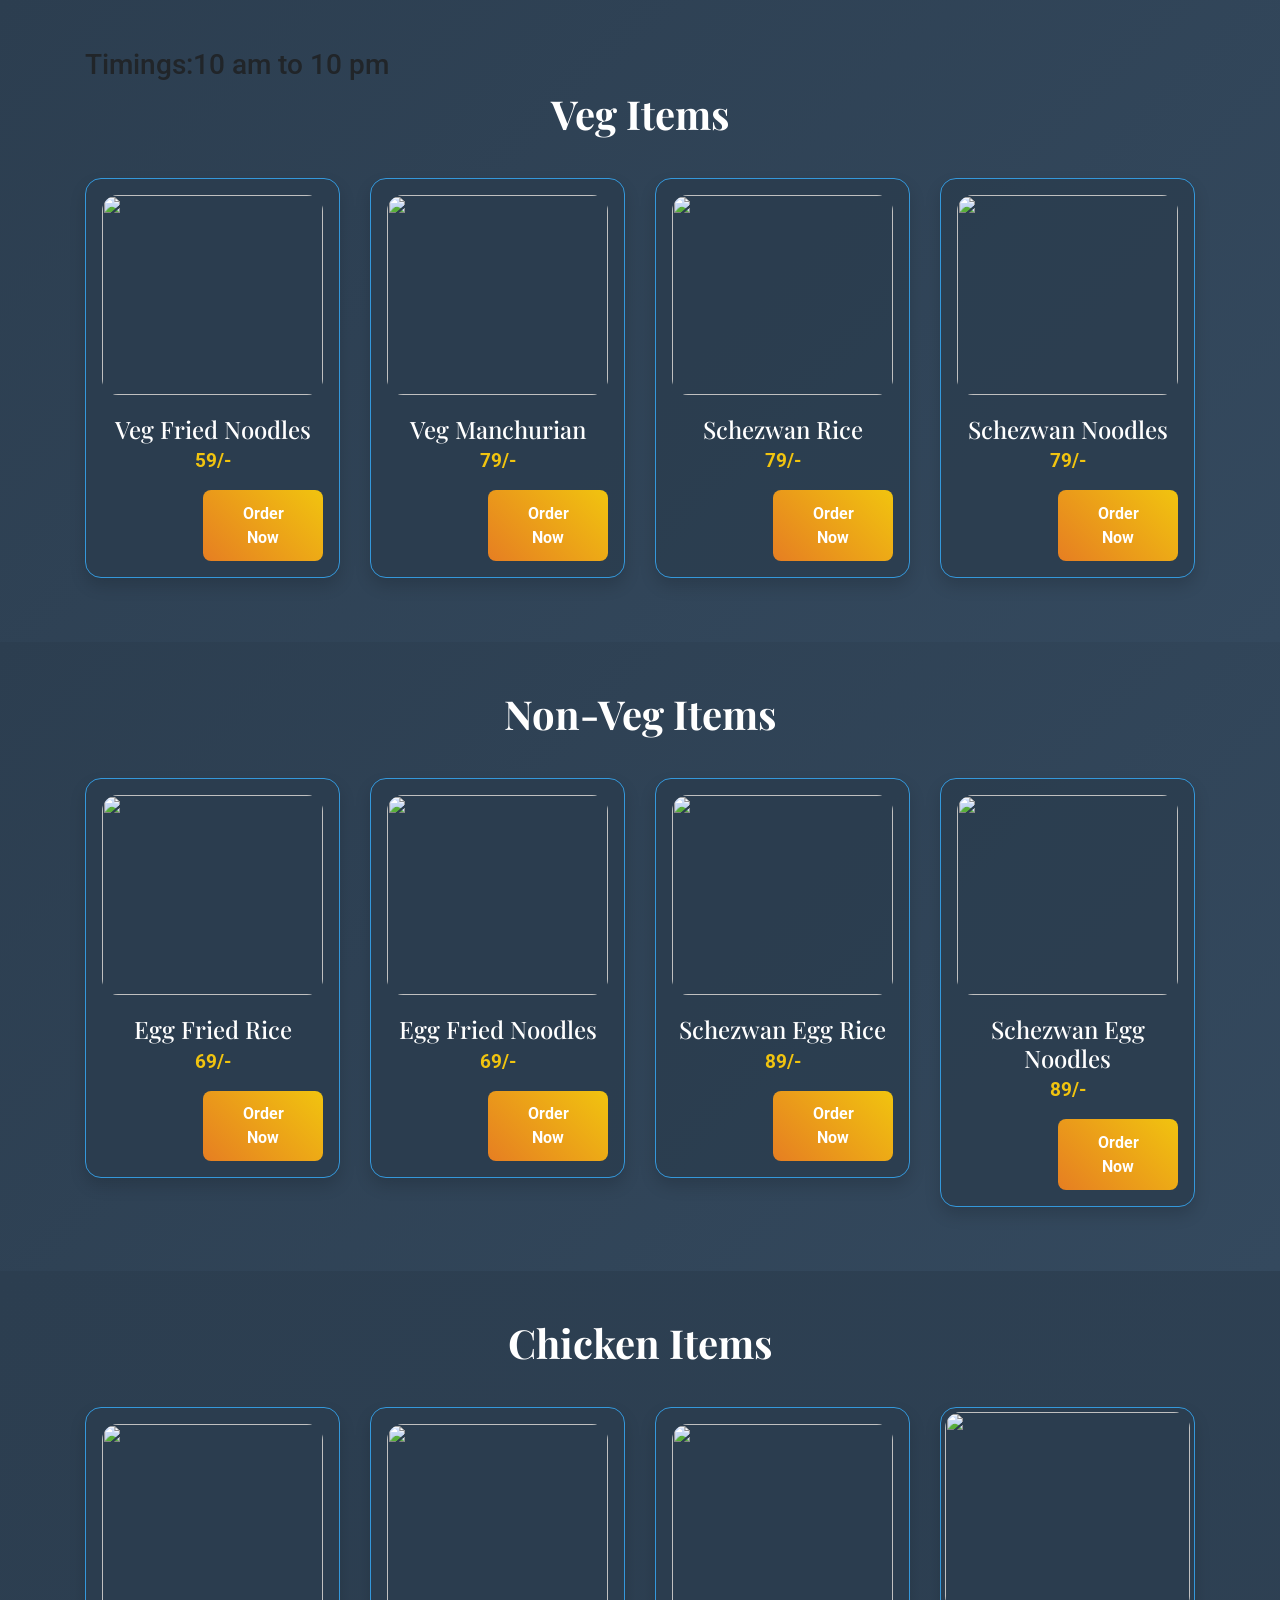
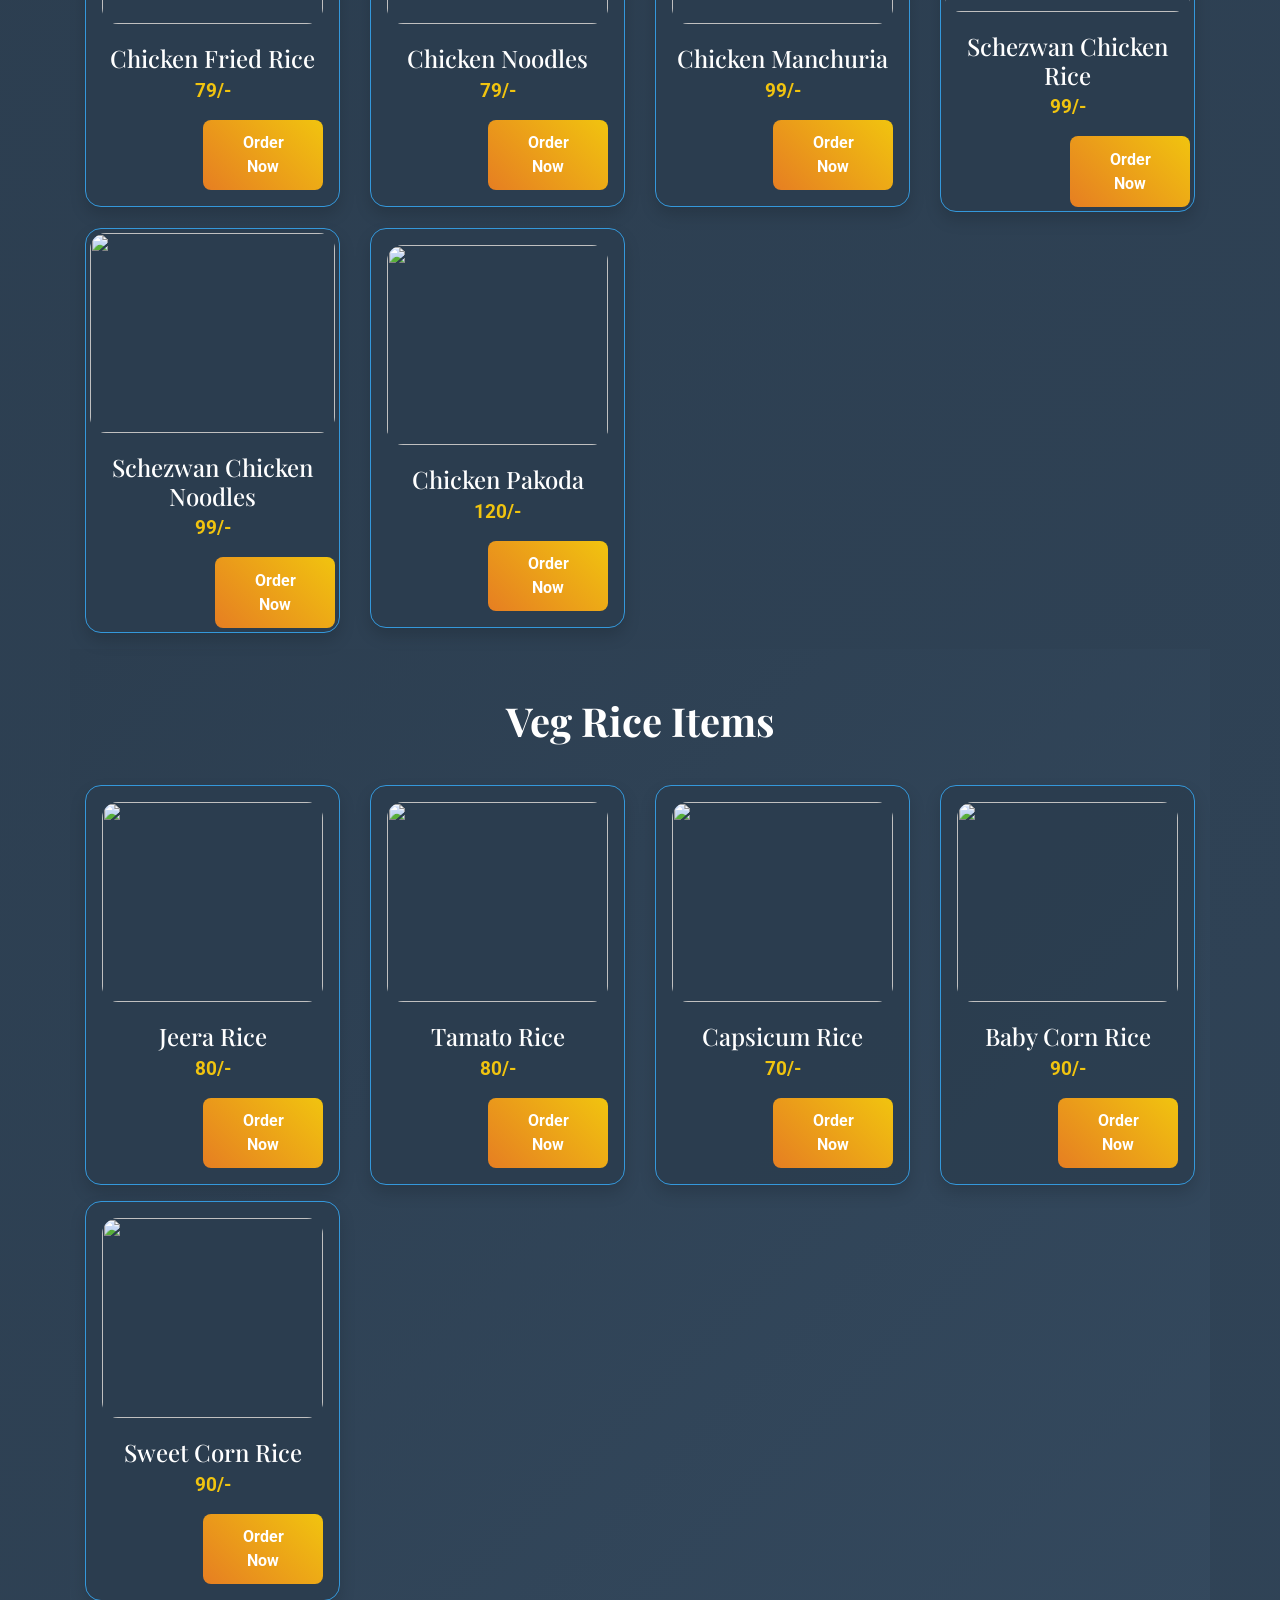
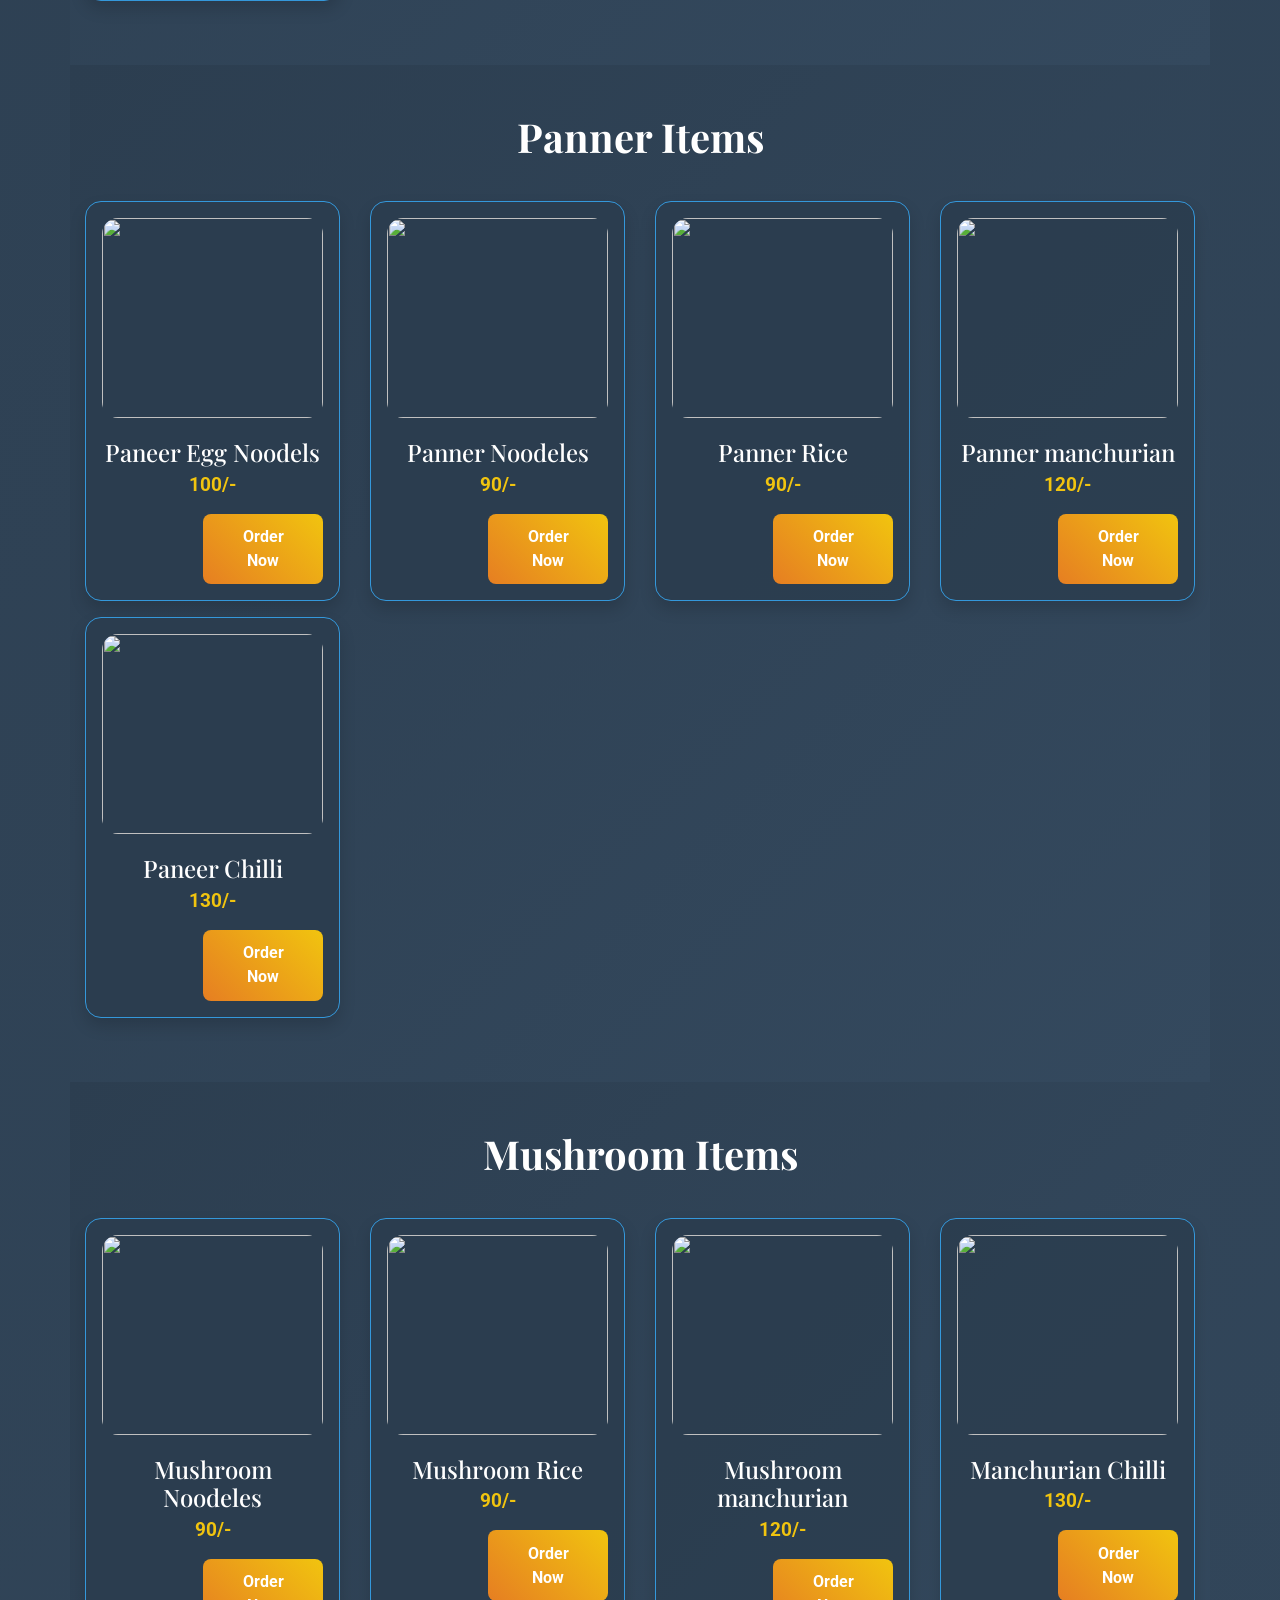
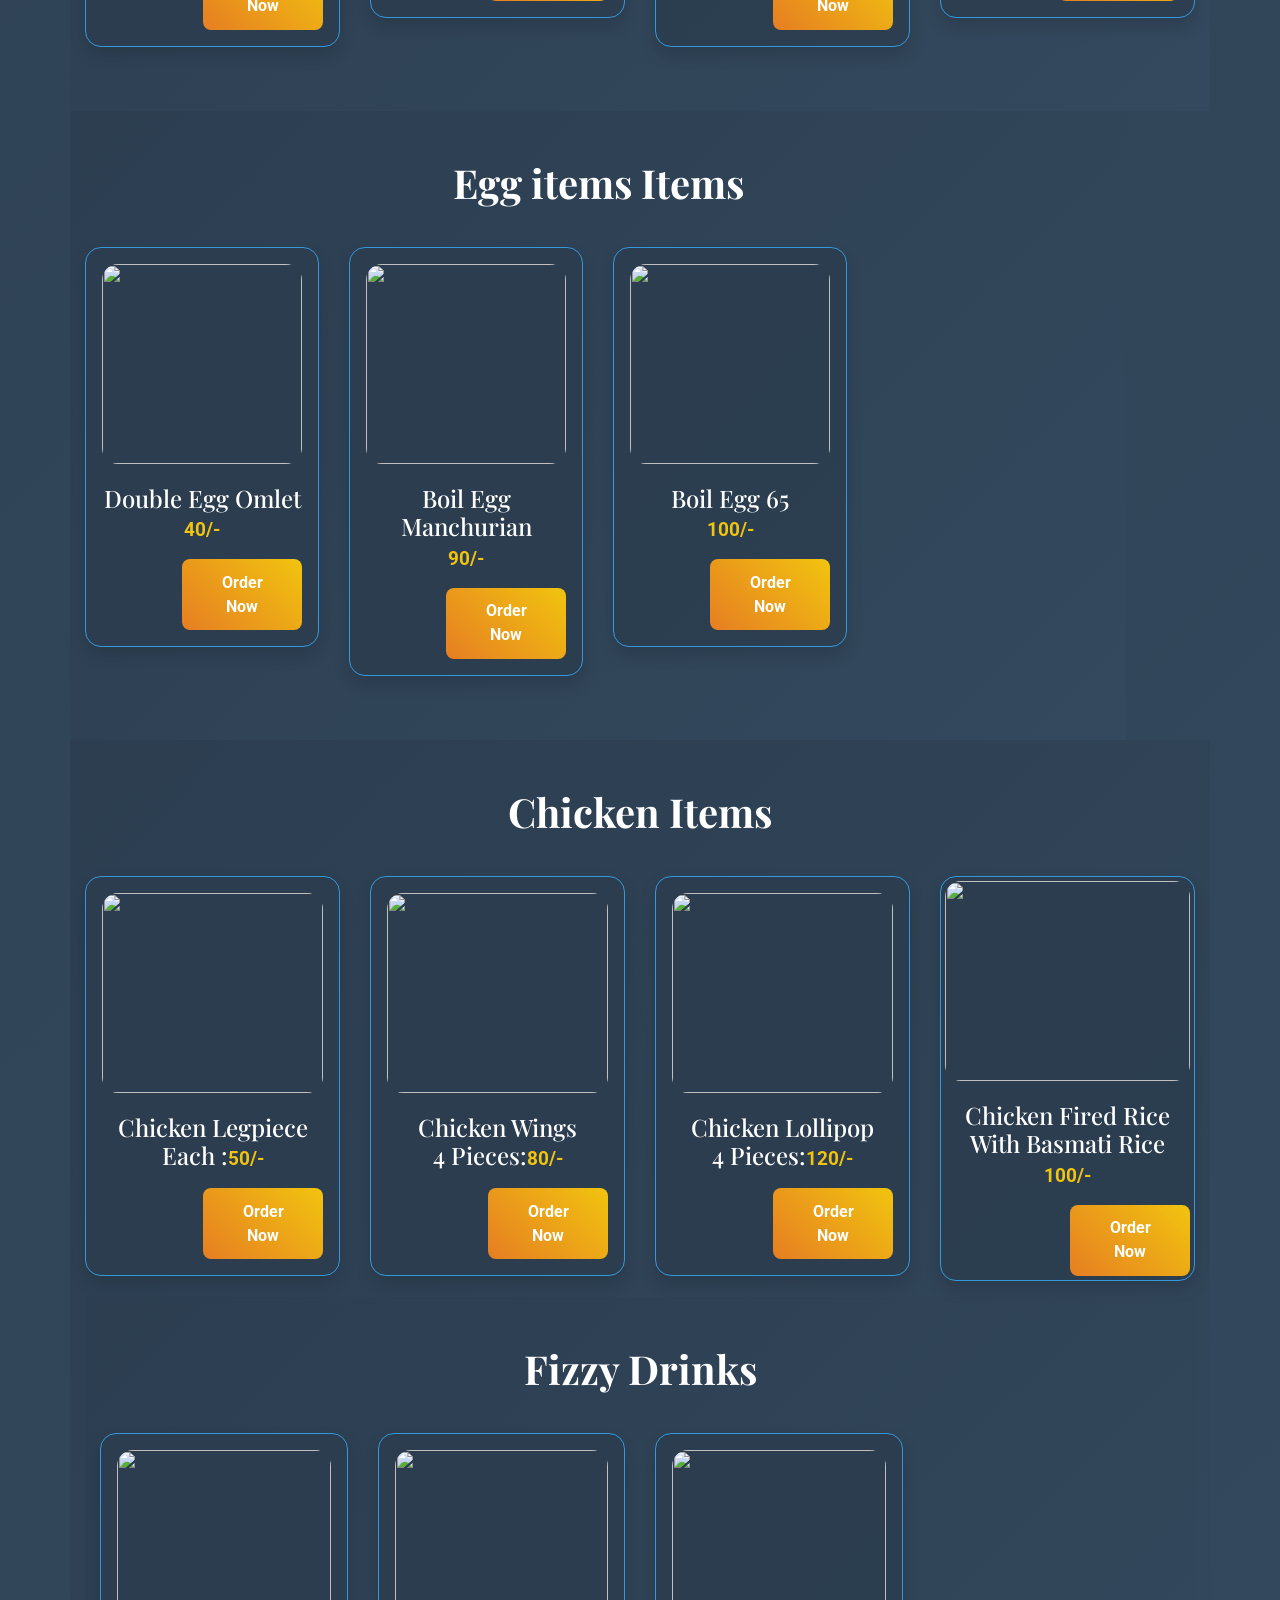
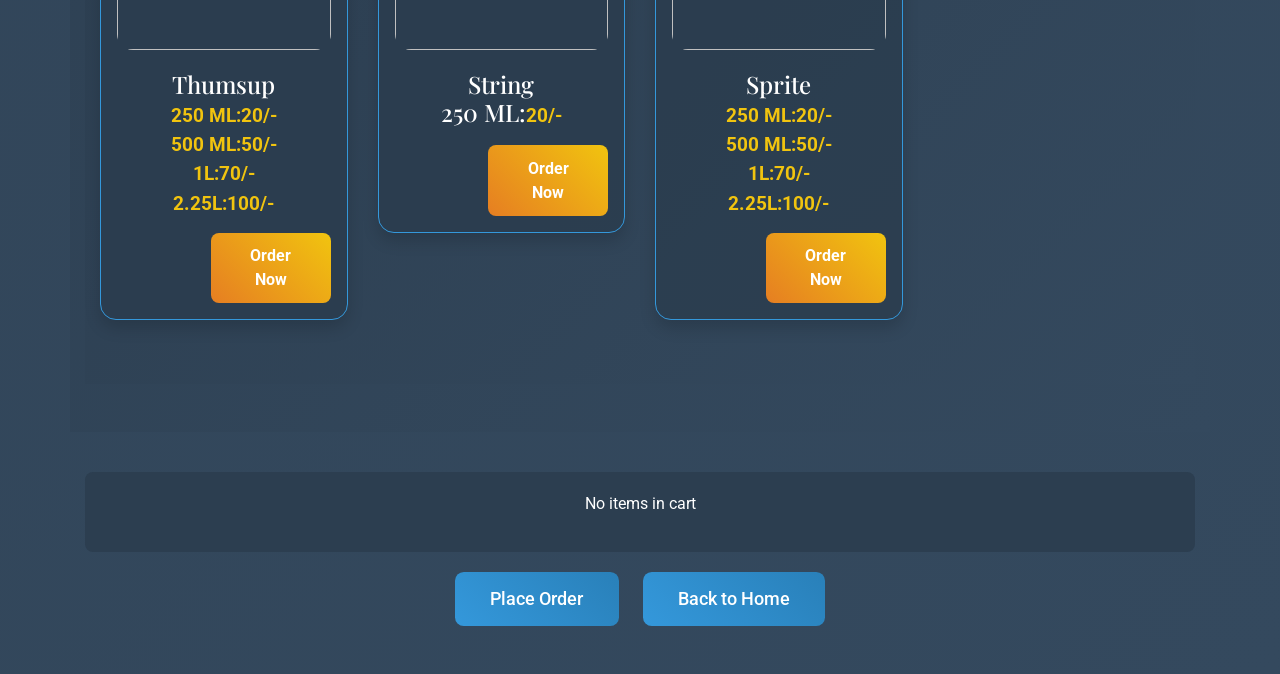
==== menu card.html @ dd29c122 "Update menu card.html updated menu section heading timing" ====
<!DOCTYPE html>
<html>
<head>
    <link rel="stylesheet" href="https://stackpath.bootstrapcdn.com/bootstrap/4.5.2/css/bootstrap.min.css" integrity="sha384-JcKb8q3iqJ61gNV9KGb8thSsNjpSL0n8PARn9HuZOnIxN0hoP+VmmDGMN5t9UJ0Z" crossorigin="anonymous" />
    <script src="https://code.jquery.com/jquery-3.5.1.slim.min.js" integrity="sha384-DfXdz2htPH0lsSSs5nCTpuj/zy4C+OGpamoFVy38MVBnE+IbbVYUew+OrCXaRkfj" crossorigin="anonymous"></script>
    <script src="https://cdn.jsdelivr.net/npm/popper.js@1.16.1/dist/umd/popper.min.js" integrity="sha384-9/reFTGAW83EW2RDu2S0VKaIzap3H66lZH81PoYlFhbGU+6BZp6G7niu735Sk7lN" crossorigin="anonymous"></script>
    <script src="https://stackpath.bootstrapcdn.com/bootstrap/4.5.2/js/bootstrap.min.js" integrity="sha384-B4gt1jrGC7Jh4AgTPSdUtOBvfO8shuf57BaghqFfPlYxofvL8/KUEfYiJOMMV+rV" crossorigin="anonymous"></script>
    <script src="https://kit.fontawesome.com/ac42c3b1f7.js" crossorigin="anonymous"></script>
    <link rel="stylesheet" href="menu card .css">
    <script src="tfi.js"></script>
</head>
<body>
<div class="explore-menu-section pt-5 pb-5">
    <div class="container">
        <div class="row">
            <div class="col-12">
                <h3 class="menu-section-timings">Timings:10 am to 10 pm </h3>
                <h1 class="menu-section-heading">Veg Items</h1>
            </div>
            <div class="col-12 col-md-6 col-lg-3">
                <div class="shadow menu-item-card p-3 mb-3">
                    <img src="https://cdn1.foodviva.com/static-content/food-images/chinese-recipes/veg-hakka-noodles/veg-hakka-noodles.jpg" class="menu-item-image" />
                    <div class="d-flex flex-row justify-content-center">
                        <h1 class="menu-card-title">Veg Fried Noodles<br/><span>59/-</span></h1>
                    </div>
                    <div class="d-flex flex-row justify-content-end">
                        <button class="button-1">Order Now</button>
                    </div>
                </div>
            </div>
            <div class="col-12 col-md-6 col-lg-3">
                <div class="shadow menu-item-card p-3 mb-3">
                    <img src="https://encrypted-tbn0.gstatic.com/images?q=tbn:ANd9GcSGb18ykYxTxIiIOGbIiTRaRJs2VsATNmvGkQ&s" class="menu-item-image" />
                    <div class="d-flex flex-row justify-content-center">
                        <h1 class="menu-card-title">Veg Manchurian<br/><span>79/-</span></h1>
                    </div>
                    <div class="d-flex flex-row justify-content-end">
                        <button class="button-1">Order Now</button>
                    </div>
                </div>
            </div>
            <div class="col-12 col-md-6 col-lg-3">
                <div class="shadow menu-item-card p-3 mb-3">
                    <img src="https://www.veganricha.com/wp-content/uploads/2023/09/Schezwan-Rice-2756.jpg" class="menu-item-image" />
                    <div class="d-flex flex-row justify-content-center">
                        <h1 class="menu-card-title">Schezwan Rice<br/><span>79/-</span></h1>
                    </div>
                    <div class="d-flex flex-row justify-content-end">
                        <button class="button-1">Order Now</button>
                    </div>
                </div>
            </div>
            <div class="col-12 col-md-6 col-lg-3">
                <div class="shadow menu-item-card p-3 mb-3">
                    <img src="https://encrypted-tbn0.gstatic.com/images?q=tbn:ANd9GcSTSpezK-y4jY51_NLS7U5zIdNBVa99Yh-p0w&s" class="menu-item-image" />
                    <div class="d-flex flex-row justify-content-center">
                        <h1 class="menu-card-title">Schezwan Noodles<br/><span>79/-</span></h1>
                    </div>
                    <div class="d-flex flex-row justify-content-end">
                        <button class="button-1">Order Now</button>
                    </div>
                </div>
            </div>
        </div>
    </div>
</div>
<div class="explore-menu-section pt-5 pb-5">
    <div class="container">
        <div class="row">
            <div class="col-12">
                <h1 class="menu-section-heading">Non-Veg Items</h1>
            </div>
            
            <div class="col-12 col-md-6 col-lg-3">
                <div class="shadow menu-item-card p-3 mb-3">
                    <img src="https://encrypted-tbn0.gstatic.com/images?q=tbn:ANd9GcSSeyNBUBooHqQRxDBAOTzk1BYYG-y-PR7oKA&s" class="menu-item-image w-100" />
                    <div class="d-flex flex-row justify-content-center">
                        <h1 class="menu-card-title">Egg Fried Rice<br/><span>69/-</span></h1>
                    </div>
                    <div class="d-flex flex-row justify-content-end">
                        <button class="button-1">Order Now</button>
                    </div>
                </div>
            </div>
            <div class="col-12 col-md-6 col-lg-3">
                <div class="shadow menu-item-card p-3 mb-3">
                    <img src="https://takestwoeggs.com/wp-content/uploads/2023/11/Soy-Sauce-Pan-Fried-Noodles-Takestwoeggs-sq.jpg" class="menu-item-image w-100" />
                    <div class="d-flex flex-row justify-content-center">
                        <h1 class="menu-card-title">Egg Fried Noodles<br/><span>69/-</span></h1>
                    </div>
                    <div class="d-flex flex-row justify-content-end">
                        <button class="button-1">Order Now</button>
                    </div>
                </div>
            </div>
            <div class="col-12 col-md-6 col-lg-3">
                <div class="shadow menu-item-card p-3 mb-3">
                    <img src="https://www.veganricha.com/wp-content/uploads/2023/09/Schezwan-Rice-2756-500x375.jpg" class="menu-item-image w-100" />
                    <div class="d-flex flex-row justify-content-center">
                        <h1 class="menu-card-title">Schezwan Egg Rice<br/><span>89/-</span></h1>
                    </div>
                    <div class="d-flex flex-row justify-content-end">
                        <button class="button-1">Order Now</button>
                    </div>
                </div>
            </div>
            <div class="col-12 col-md-6 col-lg-3">
                <div class="shadow menu-item-card p-3 mb-3">
                    <img src="https://www.sharmispassions.com/wp-content/uploads/2012/01/EggNoodles3-500x500.jpg" class="menu-item-image w-100" />
                    <div class="d-flex flex-row justify-content-center">
                        <h1 class="menu-card-title">Schezwan Egg Noodles<br/><span>89/-</span></h1>
                    </div>
                    <div class="d-flex flex-row justify-content-end">
                        <button class="button-1">Order Now</button>
                    </div>
                </div>
            </div>
        </div>
    </div>
</div>
<div class="explore-menu-section pt-5 pb-5">
    <div class="container">
        <div class="row">
            <div class="col-12">
                <h1 class="menu-section-heading">Chicken Items</h1>
            </div>
            <div class="col-12 col-md-6 col-lg-3">
                <div class="shadow menu-item-card p-3 mb-3">
                    <img src="https://encrypted-tbn0.gstatic.com/images?q=tbn:ANd9GcRC4IPNfNwYK80iYsv_T0vSEkHGe_jKGy8JLg&s" class="menu-item-image w-100" />
                    <div class="d-flex flex-row justify-content-center">
                        <h1 class="menu-card-title">Chicken Fried Rice<br/><span>79/-</span></h1>
                    </div>
                    <div class="d-flex flex-row justify-content-end">
                        <button class="button-1">Order Now</button>
                    </div>
                </div>
            </div>
            <div class="col-12 col-md-6 col-lg-3">
                <div class="shadow menu-item-card p-3 mb-3">
                    <img src="https://static.toiimg.com/photo/75356205.cms" class="menu-item-image" />
                    <div class="d-flex flex-row justify-content-center">
                        <h1 class="menu-card-title">Chicken Noodles<br/><span>79/-</span></h1>
                    </div>
                    <div class="d-flex flex-row justify-content-end">
                        <button class="button-1">Order Now</button>
                    </div>
                </div>
            </div>
            <div class="col-12 col-md-6 col-lg-3">
                <div class="shadow menu-item-card p-3 mb-3">
                    <img src="https://encrypted-tbn0.gstatic.com/images?q=tbn:ANd9GcQWCFqE4LVN5EM3DeRf2vYihT-gVWkROjJmOw&s" class="menu-item-image w-100" />
                    <div class="d-flex flex-row justify-content-center">
                        <h1 class="menu-card-title">Chicken Manchuria<br/><span>99/-</span></h1>
                    </div>
                    <div class="d-flex flex-row justify-content-end">
                        <button class="button-1">Order Now</button>
                    </div>
                </div>
            </div>
            <div class="col-12 col-md-6 col-lg-3">
                <div class="shadow menu-item-card p-1 mb-3">
                    <img src="https://i.ytimg.com/vi/CIVBFsEyViQ/maxresdefault.jpg" class="menu-item-image" />
                    <div class="d-flex flex-row justify-content-center">
                        <h1 class="menu-card-title">Schezwan Chicken Rice<br/><span>99/-</span></h1>
                    </div>
                    <div class="d-flex flex-row justify-content-end">
                        <button class="button-1">Order Now</button>
                    </div>
                </div>
            </div>
            <div class="col-12 col-md-6 col-lg-3">
                <div class="shadow menu-item-card p-1 mb-3">
                    <img src="https://www.cookwithmanali.com/wp-content/uploads/2021/08/Schezwan-Noodles-500x500.jpg" class="menu-item-image" />
                    <div class="d-flex flex-row justify-content-center">
                        <h1 class="menu-card-title">Schezwan Chicken Noodles<br/><span>99/-</span></h1>
                    </div>
                    <div class="d-flex flex-row justify-content-end">
                        <button class="button-1">Order Now</button>
                    </div>
                </div>
            </div>
            <div class="col-12 col-md-6 col-lg-3">
                <div class="shadow menu-item-card p-3 mb-3">
                    <img src="https://i.ytimg.com/vi/H3WX6oR9AqM/maxresdefault.jpg" class="menu-item-image" />
                    <div class="d-flex flex-row justify-content-center">
                        <h1 class="menu-card-title">Chicken Pakoda<br/><span>120/-</span></h1>
                    </div>
                    <div class="d-flex flex-row justify-content-end">
                        <button class="button-1">Order Now</button>
                    </div>
                </div>
            </div>
            <div class="explore-menu-section pt-5 pb-5">
    <div class="container">
        <div class="row">
            <div class="col-12">
                <h1 class="menu-section-heading">Veg Rice Items</h1>
            </div>
            <div class="col-12 col-md-6 col-lg-3">
                <div class="shadow menu-item-card p-3 mb-3">
                    <img src="https://img.freepik.com/premium-photo/cumin-rice-jeera-rice-is-popular-indian-main-course-item-made-using-basmati-rice-with-basic-spices_466689-2489.jpg?ga=GA1.1.856797453.1758613499&semt=ais_hybrid&w=740&q=80" class="menu-item-image" />
                    <div class="d-flex flex-row justify-content-center">
                        <h1 class="menu-card-title">Jeera Rice<br/><span>80/-</span></h1>
                    </div>
                    <div class="d-flex flex-row justify-content-end">
                        <button class="button-1">Order Now</button>
                    </div>
                </div>
            </div>
            <div class="col-12 col-md-6 col-lg-3">
                <div class="shadow menu-item-card p-3 mb-3">
                    <img src="https://img.freepik.com/premium-photo/close-up-fried-rice-served-plate-table-against-black-background_1048944-8669570.jpg?ga=GA1.1.856797453.1758613499&semt=ais_hybrid&w=740&q=80" class="menu-item-image" />
                    <div class="d-flex flex-row justify-content-center">
                        <h1 class="menu-card-title">Tamato Rice<br/><span>80/-</span></h1>
                    </div>
                    <div class="d-flex flex-row justify-content-end">
                        <button class="button-1">Order Now</button>
                    </div>
                </div>
            </div>
            <div class="col-12 col-md-6 col-lg-3">
                <div class="shadow menu-item-card p-3 mb-3">
                    <img src="https://img.freepik.com/premium-photo/schezwan-fried-rice-masala-is-popular-indo-chinese-food-served-plate-bowl-with-chopsticks-selective-focus_466689-30843.jpg?ga=GA1.1.856797453.1758613499&semt=ais_hybrid&w=740&q=80" class="menu-item-image" />
                    <div class="d-flex flex-row justify-content-center">
                        <h1 class="menu-card-title">Capsicum Rice <br/><span>70/-</span></h1>
                    </div>
                    <div class="d-flex flex-row justify-content-end">
                        <button class="button-1">Order Now</button>
                    </div>
                </div>
            </div>
             <div class="col-12 col-md-6 col-lg-3">
                <div class="shadow menu-item-card p-3 mb-3">
                    <img src="https://img.freepik.com/free-photo/flat-lay-bowl-with-delicious-esquites_23-2149890991.jpg?ga=GA1.1.856797453.1758613499&semt=ais_hybrid&w=740&q=80" class="menu-item-image" />
                    <div class="d-flex flex-row justify-content-center">
                        <h1 class="menu-card-title">Baby Corn Rice <br/><span>90/-</span></h1>
                    </div>
                    <div class="d-flex flex-row justify-content-end">
                        <button class="button-1">Order Now</button>
                    </div>
                </div>
            </div> 
              <div class="col-12 col-md-6 col-lg-3">
                <div class="shadow menu-item-card p-3 mb-3">
                    <img src="https://img.freepik.com/free-photo/rice-corn-green-peas-indian-cuisine_23-2148294960.jpg?ga=GA1.1.856797453.1758613499&semt=ais_hybrid&w=740&q=80" class="menu-item-image" />
                    <div class="d-flex flex-row justify-content-center">
                        <h1 class="menu-card-title">Sweet Corn Rice <br/><span>90/-</span></h1>
                    </div>
                    <div class="d-flex flex-row justify-content-end">
                        <button class="button-1">Order Now</button>
                    </div>
                </div>
            </div> 
        </div>
   

 </div>
</div>

<div class="explore-menu-section pt-5 pb-5">
    <div class="container">
        <div class="row">
            <div class="col-12">
                <h1 class="menu-section-heading">Panner Items</h1>
            </div>
            <div class="col-12 col-md-6 col-lg-3">
                <div class="shadow menu-item-card p-3 mb-3">
                    <img src="https://img.freepik.com/premium-photo/high-angle-view-noodles-plate-table_1048944-8732357.jpg?ga=GA1.1.856797453.1758613499&semt=ais_hybrid&w=740&q=80" class="menu-item-image" />
                    <div class="d-flex flex-row justify-content-center">
                        <h1 class="menu-card-title">Paneer Egg Noodels<br/><span>100/-</span></h1>
                    </div>
                    <div class="d-flex flex-row justify-content-end">
                        <button class="button-1">Order Now</button>
                    </div>
                </div>
            </div>
            <div class="col-12 col-md-6 col-lg-3">
                <div class="shadow menu-item-card p-3 mb-3">
                    <img src="https://img.freepik.com/free-photo/noodle-with-chicken-bowl-side-view_141793-2406.jpg?ga=GA1.1.856797453.1758613499&semt=ais_hybrid&w=740&q=80" class="menu-item-image" />
                    <div class="d-flex flex-row justify-content-center">
                        <h1 class="menu-card-title">Panner Noodeles<br/><span>90/-</span></h1>
                    </div>
                    <div class="d-flex flex-row justify-content-end">
                        <button class="button-1">Order Now</button>
                    </div>
                </div>
            </div>
            <div class="col-12 col-md-6 col-lg-3">
                <div class="shadow menu-item-card p-3 mb-3">
                    <img src="https://img.freepik.com/free-photo/front-view-arrangement-with-delicious-pakistan-meal_23-2148821533.jpg?ga=GA1.1.856797453.1758613499&semt=ais_hybrid&w=740&q=80" class="menu-item-image" />
                    <div class="d-flex flex-row justify-content-center">
                        <h1 class="menu-card-title">Panner Rice<br/><span>90/-</span></h1>
                    </div>
                    <div class="d-flex flex-row justify-content-end">
                        <button class="button-1">Order Now</button>
                    </div>
                </div>
            </div>
            <div class="col-12 col-md-6 col-lg-3">
                <div class="shadow menu-item-card p-3 mb-3">
                    <img src="https://img.freepik.com/premium-photo/chilli-chicken-dry-is-popular-indo-chinese-dish-chicken-hakka-chinese-heritage_466689-77214.jpg?ga=GA1.1.856797453.1758613499&semt=ais_hybrid&w=740&q=80" class="menu-item-image" />
                    <div class="d-flex flex-row justify-content-center">
                        <h1 class="menu-card-title">Panner manchurian<br/><span>120/-</span></h1>
                    </div>
                    <div class="d-flex flex-row justify-content-end">
                        <button class="button-1">Order Now</button>
                    </div>
                </div>
            </div>
            <div class="col-12 col-md-6 col-lg-3">
                <div class="shadow menu-item-card p-3 mb-3">
                    <img src="https://img.freepik.com/premium-photo/tofu-vegetable-stir-fry-savory-garlic-sauce_1170794-409259.jpg?ga=GA1.1.856797453.1758613499&semt=ais_hybrid&w=740&q=80" class="menu-item-image" />
                    <div class="d-flex flex-row justify-content-center">
                        <h1 class="menu-card-title">Paneer Chilli<br/><span>130/-</span></h1>
                    </div>
                    <div class="d-flex flex-row justify-content-end">
                        <button class="button-1">Order Now</button>
                    </div>
                </div>
            </div>
        </div>
    </div>
</div>
<div class="explore-menu-section pt-5 pb-5">
    <div class="container">
        <div class="row">
            <div class="col-12">
                <h1 class="menu-section-heading">Mushroom Items</h1>
            </div>
            <div class="col-12 col-md-6 col-lg-3">
                <div class="shadow menu-item-card p-3 mb-3">
                    <img src="https://img.freepik.com/free-photo/noodle-bowl-texture-blue-table_114579-90272.jpg?ga=GA1.1.856797453.1758613499&semt=ais_hybrid&w=740&q=80" class="menu-item-image" />
                    <div class="d-flex flex-row justify-content-center">
                        <h1 class="menu-card-title">Mushroom Noodeles<br/><span>90/-</span></h1>
                    </div>
                    <div class="d-flex flex-row justify-content-end">
                        <button class="button-1">Order Now</button>
                    </div>
                </div>
            </div>
            <div class="col-12 col-md-6 col-lg-3">
                <div class="shadow menu-item-card p-3 mb-3">
                    <img src="https://img.freepik.com/free-photo/view-delicious-food-from-around-world_23-2151596605.jpg?ga=GA1.1.856797453.1758613499&semt=ais_hybrid&w=740&q=80" class="menu-item-image" />
                    <div class="d-flex flex-row justify-content-center">
                        <h1 class="menu-card-title">Mushroom  Rice<br/><span>90/-</span></h1>
                    </div>
                    <div class="d-flex flex-row justify-content-end">
                        <button class="button-1">Order Now</button>
                    </div>
                </div>
            </div>
            <div class="col-12 col-md-6 col-lg-3">
                <div class="shadow menu-item-card p-3 mb-3">
                    <img src="https://img.freepik.com/free-photo/top-view-yummy-cooked-mushrooms-with-greens-dark_140725-52985.jpg?ga=GA1.1.856797453.1758613499&semt=ais_hybrid&w=740&q=80" class="menu-item-image" />
                    <div class="d-flex flex-row justify-content-center">
                        <h1 class="menu-card-title">Mushroom manchurian<br/><span>120/-</span></h1>
                    </div>
                    <div class="d-flex flex-row justify-content-end">
                        <button class="button-1">Order Now</button>
                    </div>
                </div>
            </div>
            <div class="col-12 col-md-6 col-lg-3">
                <div class="shadow menu-item-card p-3 mb-3">
                    <img src="https://img.freepik.com/free-photo/front-view-yummy-cooked-mushrooms-with-greens-dark-space_140725-95428.jpg?ga=GA1.1.856797453.1758613499&semt=ais_hybrid&w=740&q=80" class="menu-item-image" />
                    <div class="d-flex flex-row justify-content-center">
                        <h1 class="menu-card-title">Manchurian Chilli<br/><span>130/-</span></h1>
                    </div>
                    <div class="d-flex flex-row justify-content-end">
                        <button class="button-1">Order Now</button>
                    </div>
                </div>
            </div>
        </div>
    </div>
</div>

<div class="explore-menu-section pt-5 pb-5">
    <div class="container">
        <div class="row">
            <div class="col-12">
                <h1 class="menu-section-heading">Egg items Items</h1>
            </div>
            <div class="col-12 col-md-6 col-lg-3">
                <div class="shadow menu-item-card p-3 mb-3">
                    <img src="https://img.freepik.com/free-photo/omelette-with-radish-red-onion-fresh-salad_2829-10587.jpg?ga=GA1.1.856797453.1758613499&semt=ais_hybrid&w=740&q=80" class="menu-item-image w-100" />
                    <div class="d-flex flex-row justify-content-center">
                        <h1 class="menu-card-title">Double Egg Omlet<br/><span>40/-</span></h1>
                    </div>
                    <div class="d-flex flex-row justify-content-end">
                        <button class="button-1">Order Now</button>
                    </div>
                </div>
            </div>
            <div class="col-12 col-md-6 col-lg-3">
                <div class="shadow menu-item-card p-3 mb-3">
                    <img src="https://img.freepik.com/free-photo/meatballs-sweet-sour-tomato-sauce_2829-19543.jpg?ga=GA1.1.856797453.1758613499&semt=ais_hybrid&w=740&q=80" class="menu-item-image w-100" />
                    <div class="d-flex flex-row justify-content-center">
                        <h1 class="menu-card-title">Boil Egg Manchurian<br/><span>90/-</span></h1>
                    </div>
                    <div class="d-flex flex-row justify-content-end">
                        <button class="button-1">Order Now</button>
                    </div>
                </div>
            </div>
            <div class="col-12 col-md-6 col-lg-3">
                <div class="shadow menu-item-card p-3 mb-3">
                    <img src="https://img.freepik.com/premium-photo/anda-masala-egg-curry-is-popular-indian-spicy-food-served-ceramic-bowl-rustic-wooden-background-selective-focus_726363-144.jpg?ga=GA1.1.856797453.1758613499&semt=ais_hybrid&w=740&q=80" class="menu-item-image w-100" />
                    <div class="d-flex flex-row justify-content-center">
                        <h1 class="menu-card-title">Boil Egg 65<br/><span>100/-</span></h1>
                    </div>
                    <div class="d-flex flex-row justify-content-end">
                        <button class="button-1">Order Now</button>
                    </div>
                </div>
            </div>
        </div>
    </div>
</div>
<div class="explore-menu-section pt-5 pb-5">
    <div class="container">
        <div class="row">
            <div class="col-12">
                <h1 class="menu-section-heading">Chicken Items</h1>
            </div>
            <div class="col-12 col-md-6 col-lg-3">
                <div class="shadow menu-item-card p-3 mb-3">
                    <img src="https://img.freepik.com/free-photo/fried-chicken-legs-white-plate-with-sauce-garlic-shallot-chili_1150-21055.jpg?ga=GA1.1.856797453.1758613499&semt=ais_hybrid&w=740&q=80" class="menu-item-image w-100" />
                    <div class="d-flex flex-row justify-content-center">
                        <h1 class="menu-card-title">Chicken Legpiece<br/>Each :<span>50/-</span></h1>
                    </div>
                    <div class="d-flex flex-row justify-content-end">
                        <button class="button-1">Order Now</button>
                    </div>
                </div>
            </div>
            <div class="col-12 col-md-6 col-lg-3">
                <div class="shadow menu-item-card p-3 mb-3">
                    <img src="https://img.freepik.com/free-photo/high-angle-chicken-wings-plate-with-sesame-seeds-ketchup_23-2148679080.jpg?ga=GA1.1.856797453.1758613499&semt=ais_hybrid&w=740&q=80" class="menu-item-image" />
                    <div class="d-flex flex-row justify-content-center">
                        <h1 class="menu-card-title">Chicken Wings<br/>4 Pieces:<span>80/-</span></h1>
                    </div>
                    <div class="d-flex flex-row justify-content-end">
                        <button class="button-1">Order Now</button>
                    </div>
                </div>
            </div>
            <div class="col-12 col-md-6 col-lg-3">
                <div class="shadow menu-item-card p-3 mb-3">
                    <img src="https://img.freepik.com/free-photo/high-angle-shot-delicious-hot-spicy-dish-called-drums-heaven-table_181624-50861.jpg?ga=GA1.1.856797453.1758613499&semt=ais_hybrid&w=740&q=80" class="menu-item-image w-100" />
                    <div class="d-flex flex-row justify-content-center">
                        <h1 class="menu-card-title">Chicken Lollipop<br/>4 Pieces:<span>120/-</span></h1>
                    </div>
                    <div class="d-flex flex-row justify-content-end">
                        <button class="button-1">Order Now</button>
                    </div>
                </div>
            </div>
            <div class="col-12 col-md-6 col-lg-3">
                <div class="shadow menu-item-card p-1 mb-3">
                    <img src="https://img.freepik.com/free-photo/gourmet-chicken-biryani-with-steamed-basmati-rice-generated-by-ai_188544-13480.jpg?ga=GA1.1.856797453.1758613499&semt=ais_hybrid&w=740&q=80" class="menu-item-image" />
                    <div class="d-flex flex-row justify-content-center">
                        <h1 class="menu-card-title">Chicken Fired Rice<br>With Basmati Rice<br/><span>100/-</span></h1>
                    </div>
                    <div class="d-flex flex-row justify-content-end">
                        <button class="button-1">Order Now</button>
                    </div>
                </div>
            </div>
        </div>
        <div class="explore-menu-section pt-5 pb-5">
    <div class="container">
        <div class="row">
            <div class="col-12">
                <h1 class="menu-section-heading">Fizzy Drinks</h1>
            </div>
             <div class="col-12 col-md-6 col-lg-3">
                <div class="shadow menu-item-card p-3 mb-3">
                    <img src="https://www.celebratebigday.com/wp-content/uploads/2022/09/ThumsUp-2Ltr.jpg" class="menu-item-image" />
                    <div class="d-flex flex-row justify-content-center">
                        <h1 class="fizzy-drinks" data-prices='{"250 ML": 20, "500 ML": 50, "1L": 70, "2.25L": 100}'>Thumsup<br/><span>250 ML:20/-</span><br><span>500 ML:50/-</span><br><span>1L:70/-</span><br><span>2.25L:100/-</span></h1>
                    </div>
                    <div class="d-flex flex-row justify-content-end">
                        <button class="button-1">Order Now</button>
                    </div>
                </div>
            </div>
            <div class="col-12 col-md-6 col-lg-3">
                <div class="shadow menu-item-card p-3 mb-3">
                    <img src="https://cdn.dotpe.in/longtail/store-items/7804179/qpwicGTX.jpeg" class="menu-item-image" />
                    <div class="d-flex flex-row justify-content-center">
                        <h1 class="menu-card-title" >String<br/>250 ML:<span>20/-</span></h1>
                    </div>
                    <div class="d-flex flex-row justify-content-end">
                        <button class="button-1">Order Now</button>
                    </div>
                </div>
            </div>
            <div class="col-12 col-md-6 col-lg-3">
                <div class="shadow menu-item-card p-3 mb-3">
                    <img src="https://etimg.etb2bimg.com/photo/95086262.cms" class="menu-item-image" />
                    <div class="d-flex flex-row justify-content-center">
                        <h1 class="fizzy-drinks" data-prices='{"250 ML": 20, "500 ML": 50, "1L": 70, "2.25L": 100}'>Sprite<br/><span>250 ML:20/-</span><br><span>500 ML:50/-</span><br><span>1L:70/-</span><br><span>2.25L:100/-</span></h1>
                    </div>
                    <div class="d-flex flex-row justify-content-end">
                        <button class="button-1">Order Now</button>
                    </div>
                </div>
            </div>
        </div>
    </div>
</div>
    </div>
    <div class="modal fade" id="fizzyDrinkModal" tabindex="-1" role="dialog" aria-labelledby="fizzyDrinkModalLabel" aria-hidden="true">
    <div class="modal-dialog" role="document">
        <div class="modal-content">
            <div class="modal-header">
                <h5 class="modal-title" id="fizzyDrinkModalLabel">Select Drink Size</h5>
                <button type="button" class="close" data-dismiss="modal" aria-label="Close">
                    <span aria-hidden="true">&times;</span>
                </button>
            </div>
            <div class="modal-body">
                <form id="fizzyDrinkForm">
                    <p>Select size:</p>
                    <div class="form-check">
                        <input class="form-check-input" type="radio" name="size" id="size250ml" value="250 ML" data-price="20">
                        <label class="form-check-label" for="size250ml">250 ML (20/-)</label>
                    </div>
                    <div class="form-check">
                        <input class="form-check-input" type="radio" name="size" id="size500ml" value="500 ML" data-price="50">
                        <label class="form-check-label" for="size500ml">500 ML (50/-)</label>
                    </div>
                    <div class="form-check">
                        <input class="form-check-input" type="radio" name="size" id="size1l" value="1L" data-price="70">
                        <label class="form-check-label" for="size1l">1L (70/-)</label>
                    </div>
                    <div class="form-check">
                        <input class="form-check-input" type="radio" name="size" id="size225l" value="2.25L" data-price="100">
                        <label class="form-check-label" for="size225l">2.25L (100/-)</label>
                    </div>
                    <div class="form-group mt-3">
                        <label for="fizzyQuantity">Quantity:</label>
                        <input type="number" class="form-control" id="fizzyQuantity" value="1" min="1">
                    </div>
                </form>
            </div>
            <div class="modal-footer">
                <button type="button" class="btn btn-secondary modal-cancel-btn" data-dismiss="modal">Cancel</button>
                <button type="button" class="btn btn-primary modal-confirm-btn" id="confirmFizzy">Add to Cart</button>
            </div>
        </div>
    </div>
</div>
        </div>
    </div>
    <div class="button-2">
        <div id="cart-items"><p>No items in cart</p></div>
        <button type="button" id="place-order" class="back-button">Place Order</button>
        <button type="button" class="back-button"><a href="index.html">Back to Home</a></button>
    </div>
</div>
</body>
</html>
---- menu card .css ----
@import url("https://fonts.googleapis.com/css2?family=Playfair+Display:wght@400;700&family=Roboto:wght@400;500;700&display=swap");

.explore-menu-section {
    background: linear-gradient(135deg, #2c3e50, #34495e);
    padding: 60px 0;
}

.menu-section-heading {
    font-family: "Playfair Display", serif;
    font-size: 2.5rem;
    font-weight: 700;
    color: #ffffff;
    text-align: center;
    margin-bottom: 40px;
    animation: fadeIn 1s ease-in-out;
}

@keyframes fadeIn {
    0% {
        opacity: 0;
        transform: translateY(-20px);
    }
    100% {
        opacity: 1;
        transform: translateY(0);
    }
}

.menu-item-card {
    border-radius: 16px;
    background: rgba(44, 62, 80, 0.95);
    border: 1px solid #3498db;
    transition: transform 0.3s ease, box-shadow 0.3s ease;
    overflow: hidden;
    height: auto;
}

.menu-item-card:hover {
    transform: translateY(-10px);
    box-shadow: 0 10px 20px rgba(0, 0, 0, 0.3);
}

.menu-item-image {
    border-radius: 16px;
    width: 100%;
    height: 200px;
    object-fit: cover;
    transition: transform 0.3s ease;
}

.menu-item-image:hover {
    transform: scale(1.05);
}

.menu-card-title {
    font-family: "Playfair Display", serif;
    font-size: 1.5rem;
    font-weight: 500;
    color: #ffffff;
    text-align: center;
    margin-top: 20px;
}

.menu-card-title span {
    font-family: "Roboto", sans-serif;
    font-size: 1.2rem;
    color: #f1c40f;
    font-weight: 700;
}
.fizzy-drinks {
    font-family: "Playfair Display", serif;
    font-size: 1.5rem;
    font-weight: 500;
    color: #ffffff;
    text-align: center;
    margin-top: 20px;
}

.fizzy-drinks span {
    font-family: "Roboto", sans-serif;
    font-size: 1.2rem;
    color: #f1c40f;
    font-weight: 700;
}

.button-1 {
    --c1: #ffffff;
    --c2: #e67e22;
    --size-letter: 16px;
    padding: 0.7em 1.5em;
    font-size: var(--size-letter);
    font-family: "Roboto", sans-serif;
    font-weight: 700;
    background: linear-gradient(45deg, #e67e22, #f1c40f);
    border: none;
    border-radius: 0.5em;
    cursor: pointer;
    color: #ffffff;
    position: relative;
    overflow: hidden;
    transition: transform 0.3s ease, box-shadow 0.3s ease;
    width: 120px;
    margin-top: 10px;
}

.button-1:hover {
    transform: translateY(-3px);
    box-shadow: 0 5px 15px rgba(241, 196, 15, 0.4);
    background: linear-gradient(45deg, #d35400, #e1b12c);
}

.button-1:active {
    transform: scale(0.95);
    filter: brightness(0.9);
}

.button-1::after {
    content: "";
    width: 0;
    height: 100%;
    position: absolute;
    top: 0;
    left: 0;
    background: rgba(255, 255, 255, 0.2);
    transition: width 0.3s ease;
}

.button-1:hover::after {
    width: 100%;
}

.button-2 {
    text-align: center;
    margin-top: 40px;
}

.back-button {
    font-family: "Roboto", sans-serif;
    font-size: 1.1rem;
    font-weight: 500;
    padding: 0.8em 2em;
    background: linear-gradient(45deg, #3498db, #2980b9);
    border: none;
    border-radius: 0.5em;
    color: #ffffff;
    transition: transform 0.3s ease, box-shadow 0.3s ease;
    margin: 0 10px;
}

.back-button a {
    color: #ffffff;
    text-decoration: none;
}

.back-button:hover {
    transform: translateY(-3px);
    box-shadow: 0 5px 15px rgba(52, 152, 219, 0.4);
    background: linear-gradient(45deg, #2980b9, #1b263b);
}

.back-button:active {
    transform: scale(0.95);
}

#cart-items {
    font-family: "Roboto", sans-serif;
    color: #ffffff;
    background: rgba(44, 62, 80, 0.95);
    border-radius: 8px;
    padding: 20px;
    margin-bottom: 20px;
}

#cart-items h3 {
    font-family: "Playfair Display", serif;
    font-size: 1.8rem;
    color: #f1c40f;
}

#cart-items ul {
    list-style: none;
    padding: 0;
}

#cart-items li {
    margin: 10px 0;
    font-size: 1.1rem;
}

.remove-item {
    font-family: "Roboto", sans-serif;
    font-size: 0.9rem;
    padding: 0.3em 0.8em;
    background: linear-gradient(45deg, #e74c3c, #c0392b);
    border: none;
    border-radius: 0.3em;
    color: #ffffff;
    cursor: pointer;
    margin-left: 10px;
}

.remove-item:hover {
    background: linear-gradient(45deg, #c0392b, #a93226);
}

.cart-total {
    font-family: "Roboto", sans-serif;
    font-size: 1.2rem;
    font-weight: 700;
    color: #f1c40f;
    margin-top: 15px;
    text-align: right;
}

@media (max-width: 768px) {
    .menu-section-heading {
        font-size: 2rem;
    }

    .menu-card-title {
        font-size: 1.3rem;
    }

    .menu-card-title span {
        font-size: 1rem;
    }

    .button-1 {
        width: 100px;
        padding: 0.6em 1em;
    }

    .cart-total {
        font-size: 1rem;
    }
}

/* Custom Modal Styling */
.modal-content {
    background: rgba(44, 62, 80, 0.95);
    border: 1px solid #3498db;
    border-radius: 16px;
    color: #ffffff;
    font-family: "Roboto", sans-serif;
}

.modal-header {
    border-bottom: 1px solid #3498db;
}

.modal-title {
    font-family: "Playfair Display", serif;
    font-size: 1.8rem;
    font-weight: 700;
    color: #ffffff;
}

.modal-body {
    padding: 20px;
}

.modal-body p {
    font-size: 1.2rem;
    color: #f1c40f;
    margin-bottom: 15px;
}

.form-check {
    margin-bottom: 10px;
}

.form-check-input {
    margin-right: 10px;
}

.form-check-label {
    font-family: "Roboto", sans-serif;
    font-size: 1.1rem;
    color: #ffffff;
}

.form-check-input:checked {
    background-color: #f1c40f;
    border-color: #f1c40f;
}

.form-group label {
    font-family: "Roboto", sans-serif;
    font-size: 1.1rem;
    color: #ffffff;
}

.form-control {
    background: rgba(255, 255, 255, 0.1);
    border: 1px solid #3498db;
    color: #ffffff;
    font-family: "Roboto", sans-serif;
    font-size: 1rem;
}

.form-control:focus {
    background: rgba(255, 255, 255, 0.2);
    border-color: #f1c40f;
    box-shadow: 0 0 5px rgba(241, 196, 15, 0.4);
}

.modal-footer {
    border-top: 1px solid #3498db;
}

.modal-cancel-btn {
    font-family: "Roboto", sans-serif;
    font-size: 1.1rem;
    font-weight: 500;
    padding: 0.6em 1.5em;
    background: linear-gradient(45deg, #e74c3c, #c0392b);
    border: none;
    border-radius: 0.5em;
    color: #ffffff;
    transition: transform 0.3s ease, box-shadow 0.3s ease;
}

.modal-cancel-btn:hover {
    transform: translateY(-3px);
    box-shadow: 0 5px 15px rgba(231, 76, 60, 0.4);
    background: linear-gradient(45deg, #c0392b, #a93226);
}

.modal-cancel-btn:active {
    transform: scale(0.95);
}

.modal-confirm-btn {
    font-family: "Roboto", sans-serif;
    font-size: 1.1rem;
    font-weight: 500;
    padding: 0.6em 1.5em;
    background: linear-gradient(45deg, #e67e22, #f1c40f);
    border: none;
    border-radius: 0.5em;
    color: #ffffff;
    transition: transform 0.3s ease, box-shadow 0.3s ease;
}

.modal-confirm-btn:hover {
    transform: translateY(-3px);
    box-shadow: 0 5px 15px rgba(241, 196, 15, 0.4);
    background: linear-gradient(45deg, #d35400, #e1b12c);
}

.modal-confirm-btn:active {
    transform: scale(0.95);
}

@media (max-width: 576px) {
    .modal-dialog {
        margin: 1rem;
    }

    .modal-title {
        font-size: 1.5rem;
    }

    .modal-body p {
        font-size: 1rem;
    }

    .form-check-label {
        font-size: 1rem;
    }

    .form-group label {
        font-size: 1rem;
    }

    .form-control {
        font-size: 0.9rem;
    }

    .modal-cancel-btn, .modal-confirm-btn {
        font-size: 1rem;
        padding: 0.5em 1.2em;
    }
}
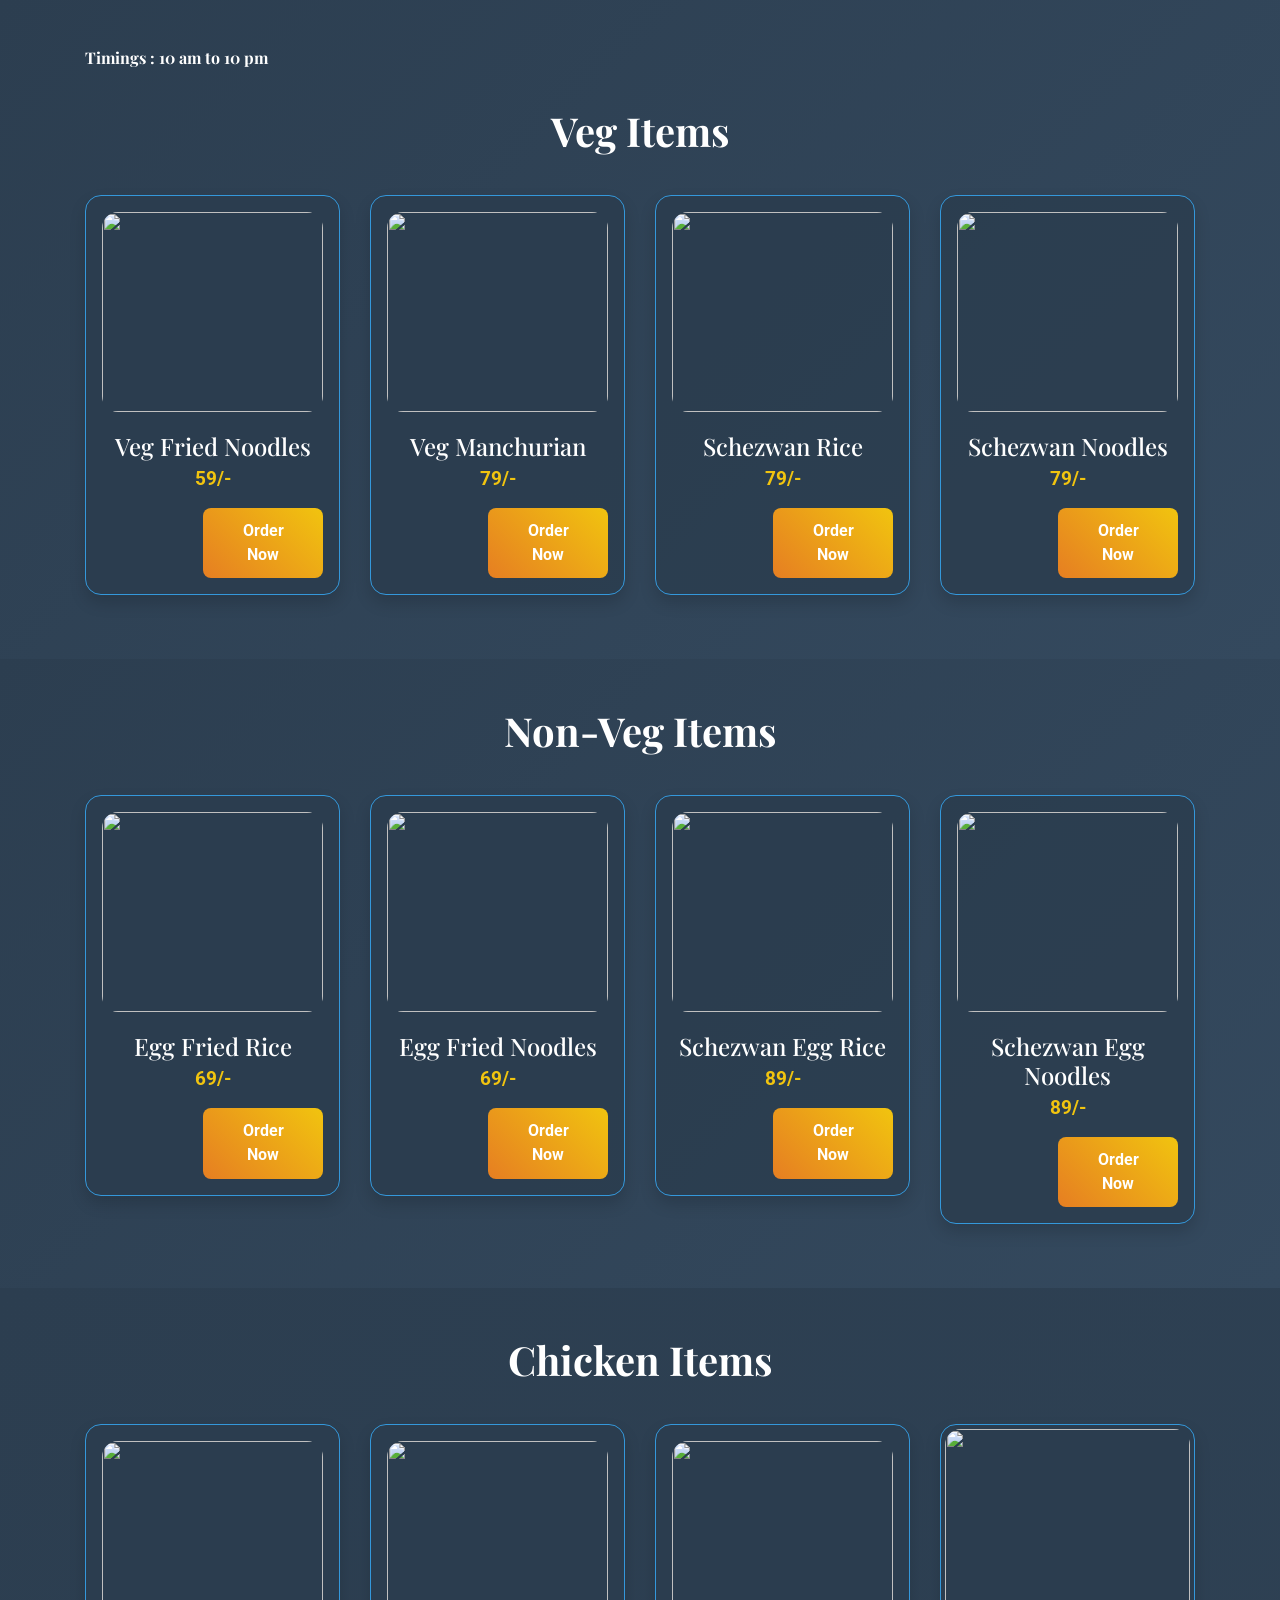
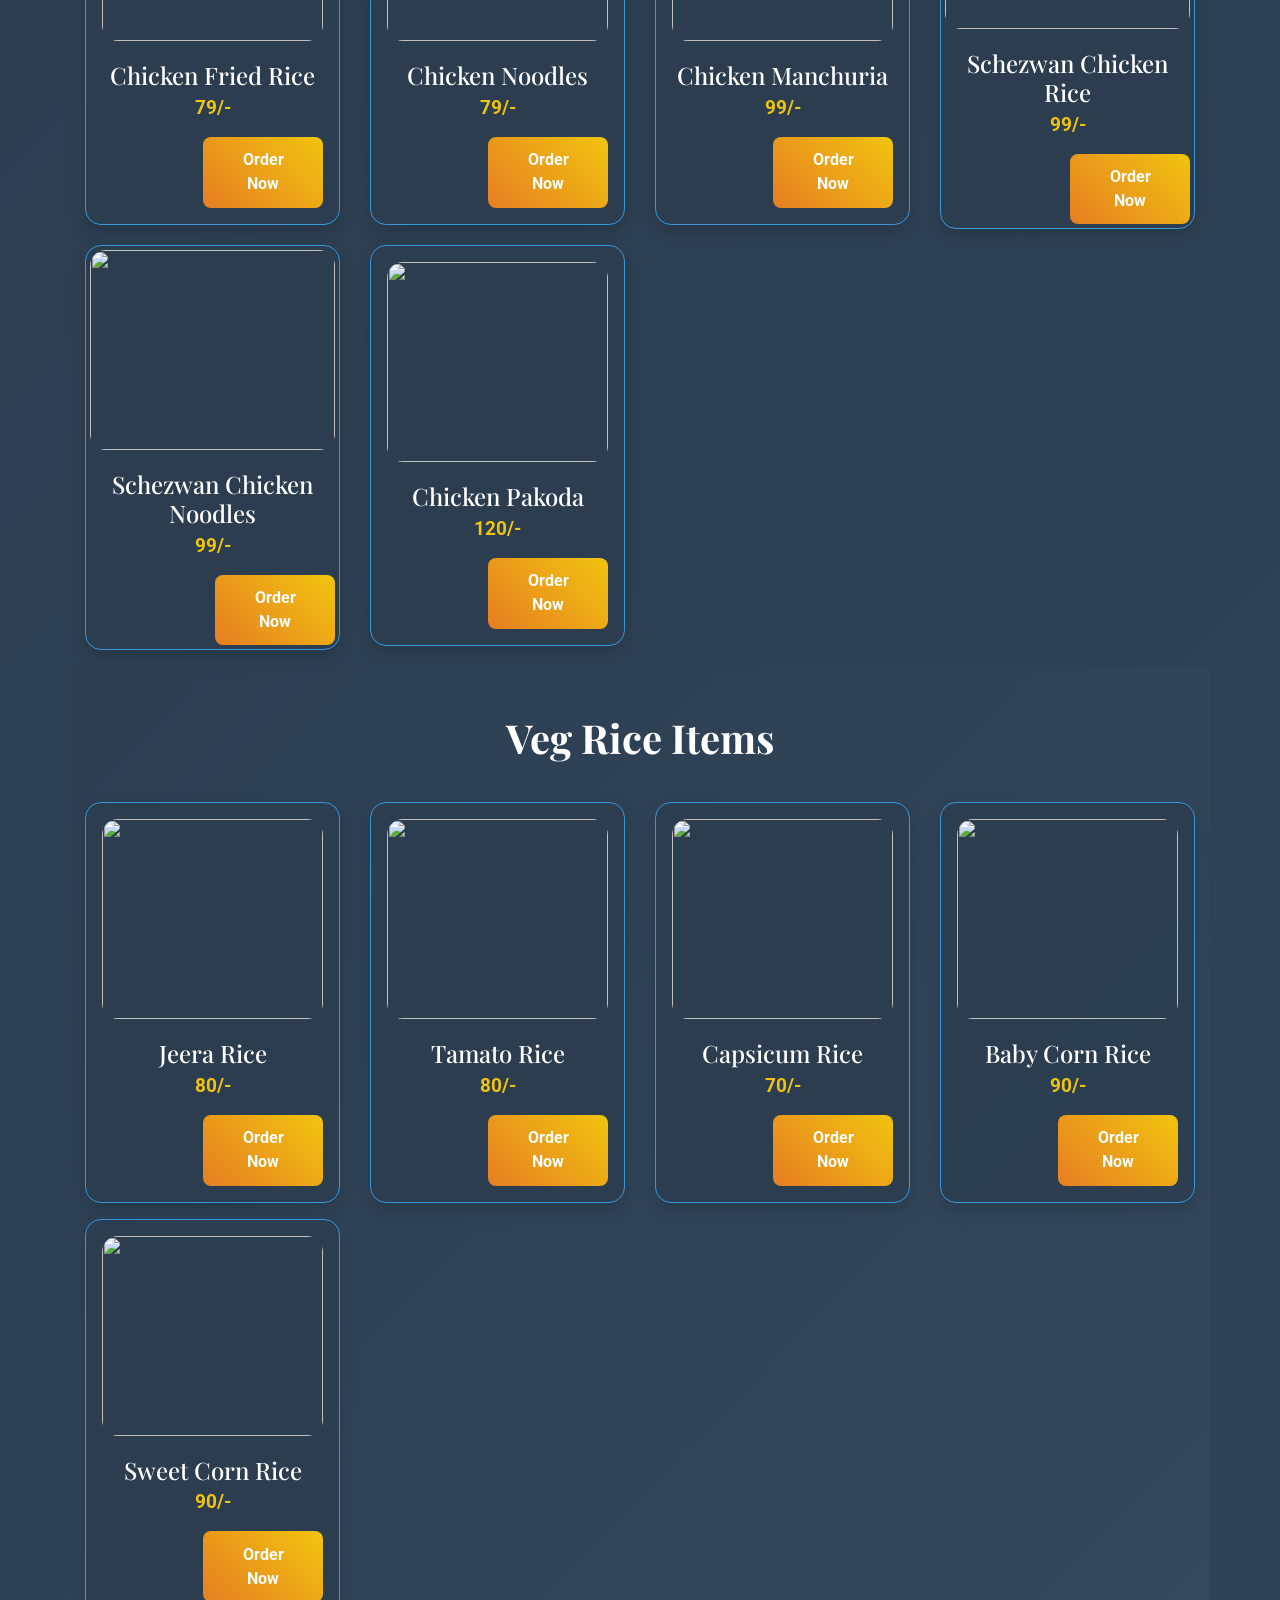
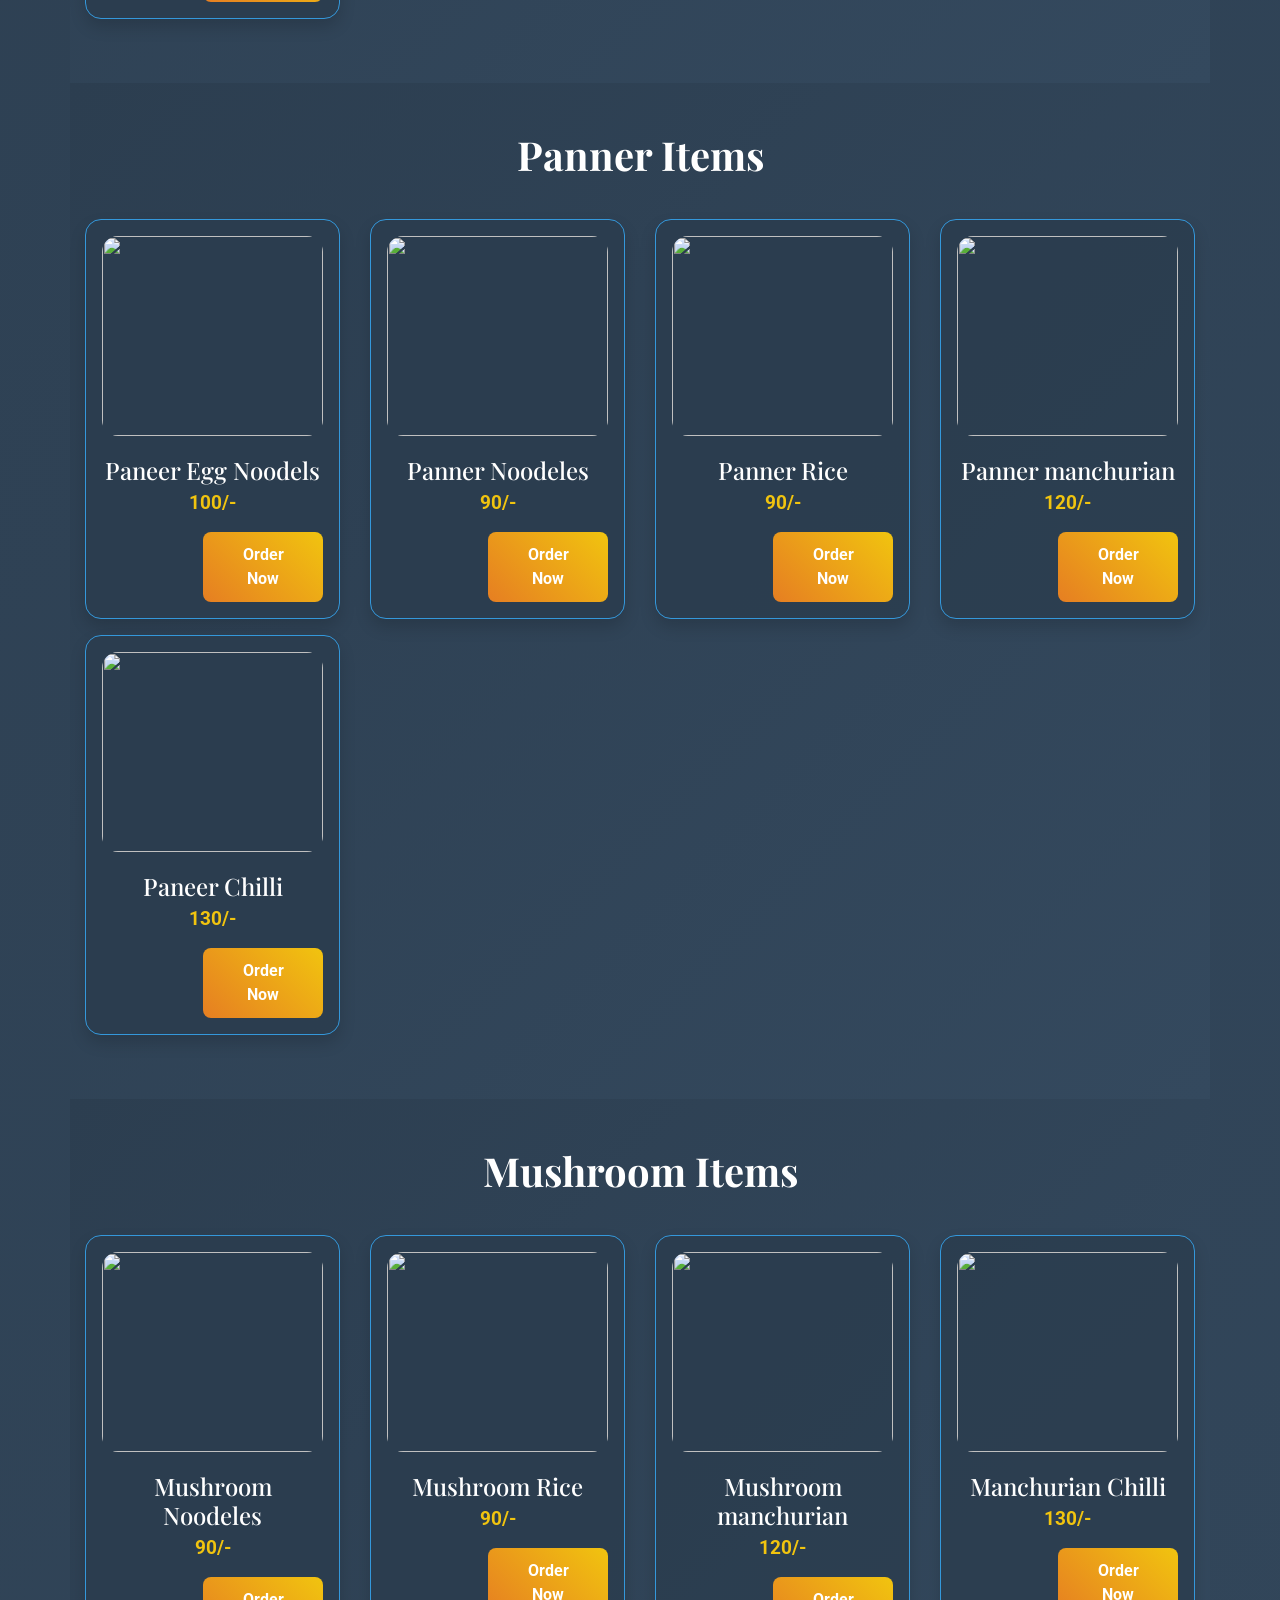
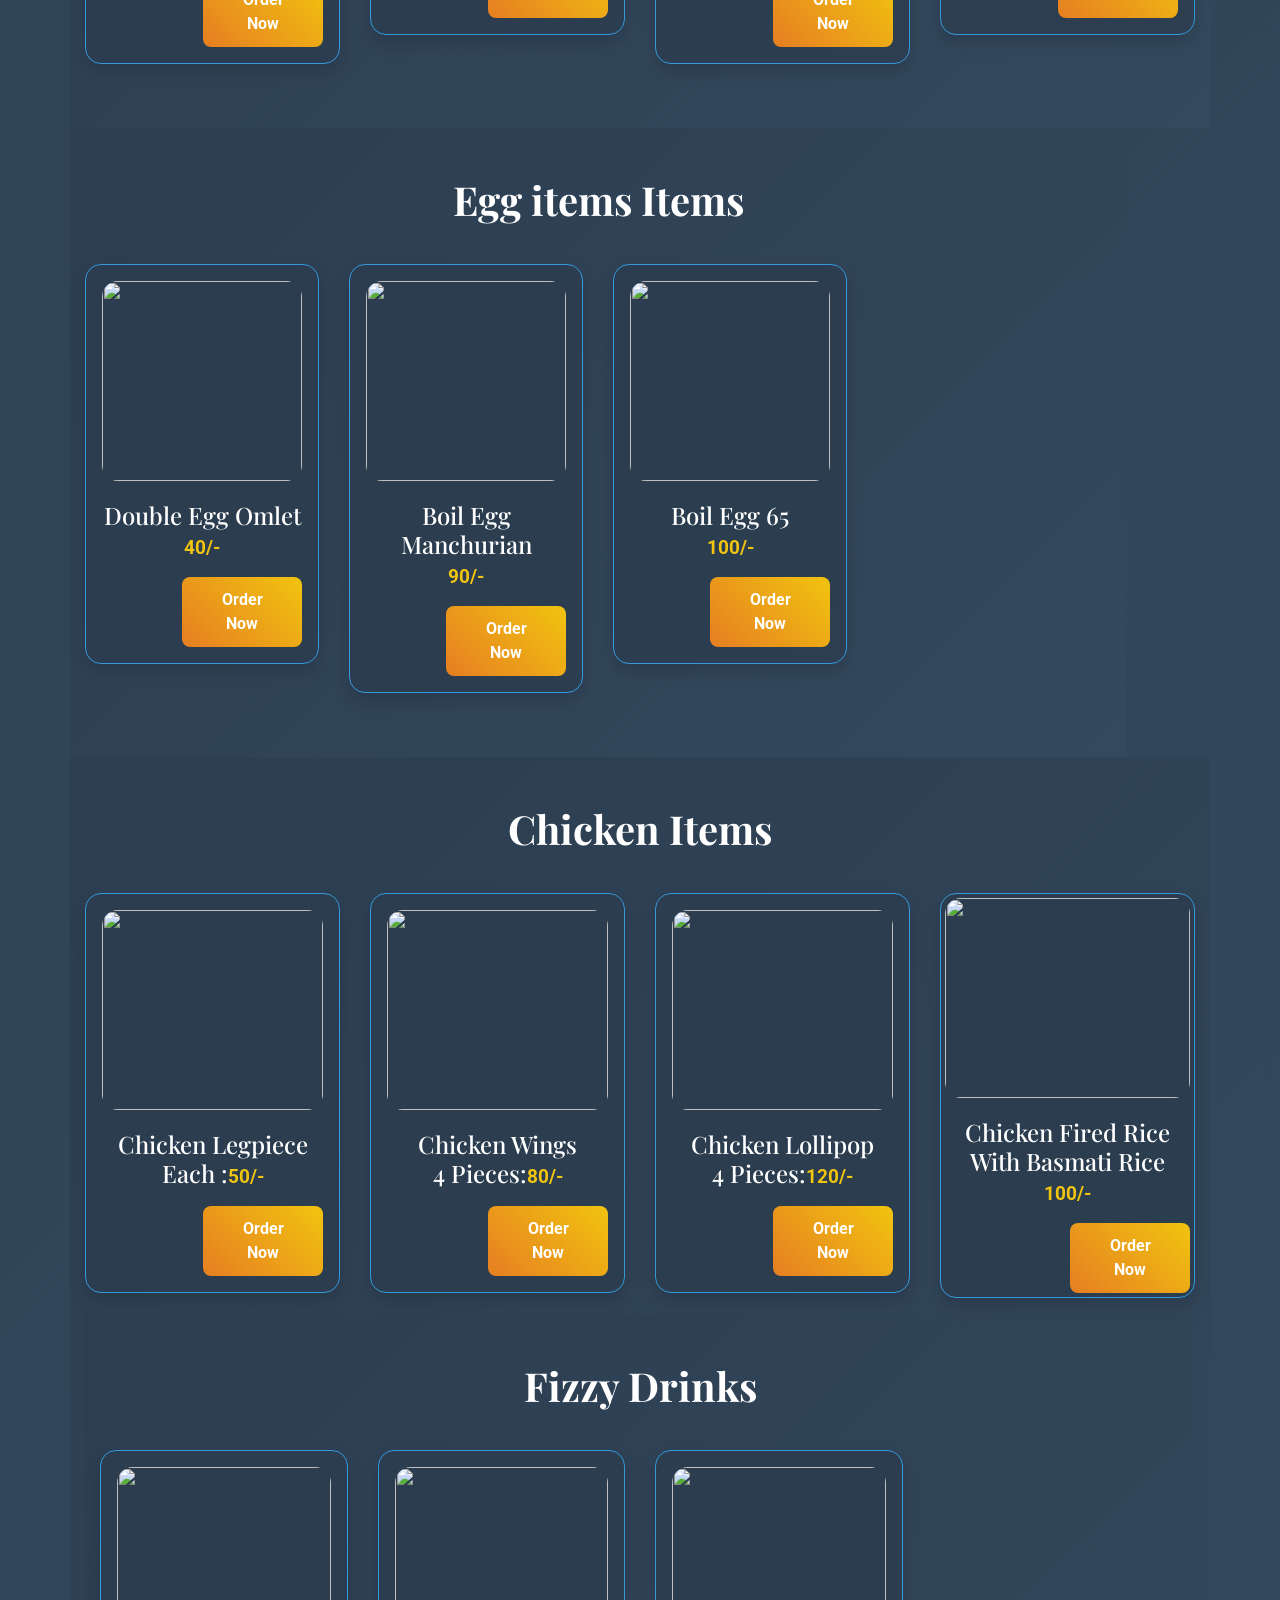
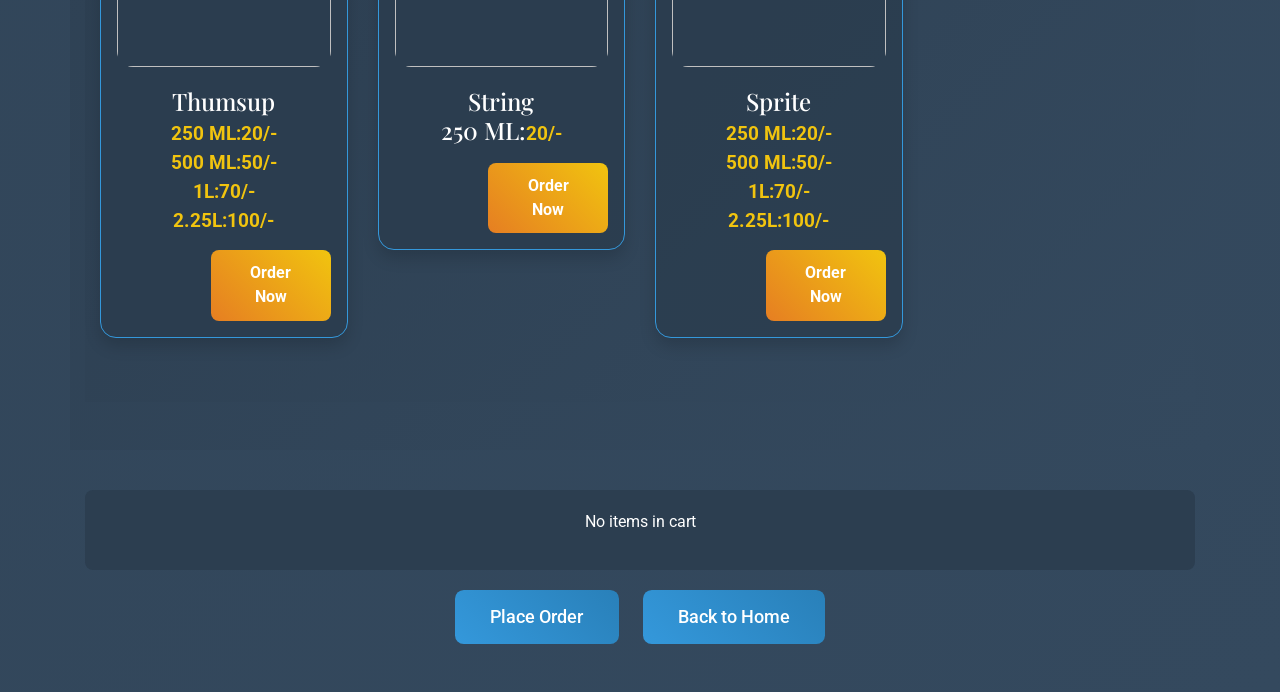
==== commit e9239737: "Update menu card.html" ====
--- a/menu card.html
+++ b/menu card.html
@@ -14,7 +14,7 @@
     <div class="container">
         <div class="row">
             <div class="col-12">
-                <h3 class="menu-section-timings">Timings:10 am to 10 pm </h3>
+                <h3 class="menu-section-timings">Timings : 10 am to 10 pm </h3>
                 <h1 class="menu-section-heading">Veg Items</h1>
             </div>
             <div class="col-12 col-md-6 col-lg-3">
@@ -566,3 +566,4 @@
 
 
 
+
--- a/menu card .css
+++ b/menu card .css
@@ -11,6 +11,15 @@
     font-weight: 700;
     color: #ffffff;
     text-align: center;
+    margin-bottom: 40px;
+    animation: fadeIn 1s ease-in-out;
+}
+.menu-section-timings {
+    font-family: "Playfair Display", serif;
+    font-size: 1rem;
+    font-weight: 700;
+    color: #ffffff;
+    text-align: left;
     margin-bottom: 40px;
     animation: fadeIn 1s ease-in-out;
 }
@@ -382,3 +391,4 @@
         padding: 0.5em 1.2em;
     }
 }
+
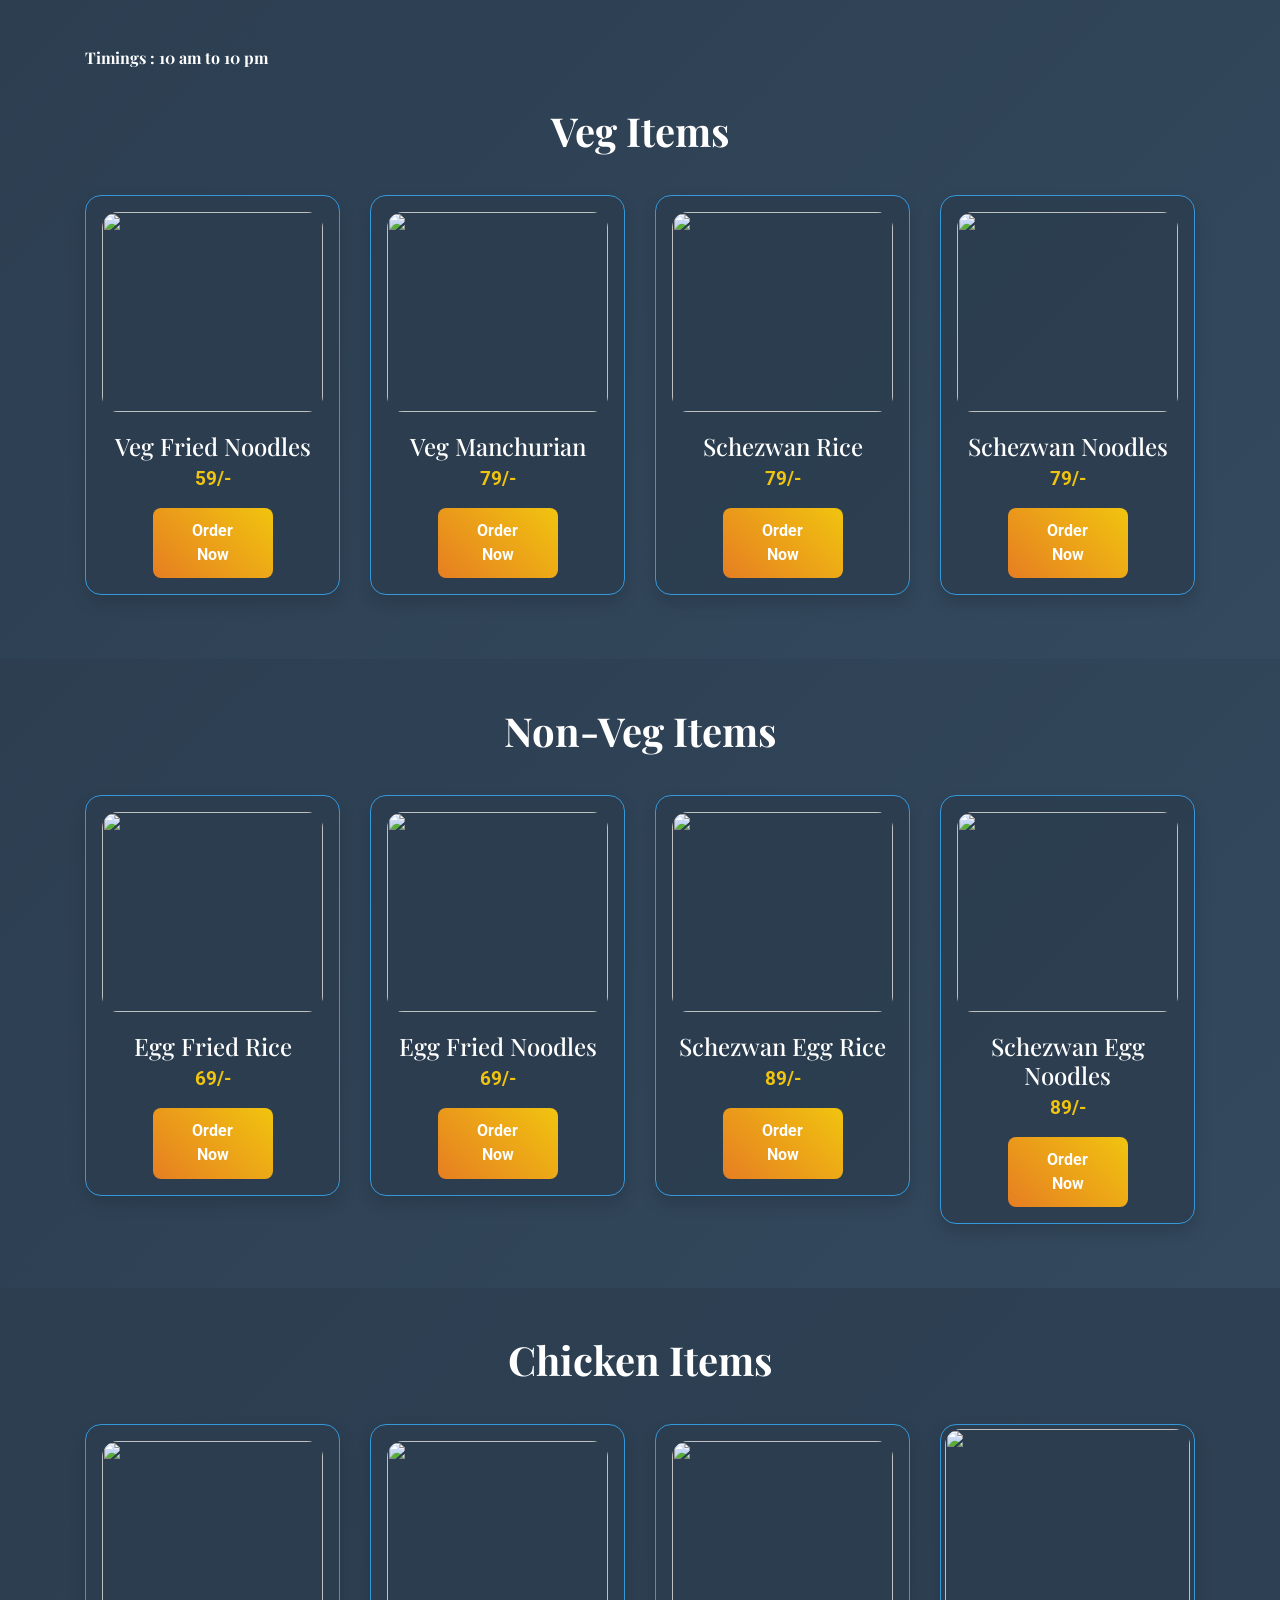
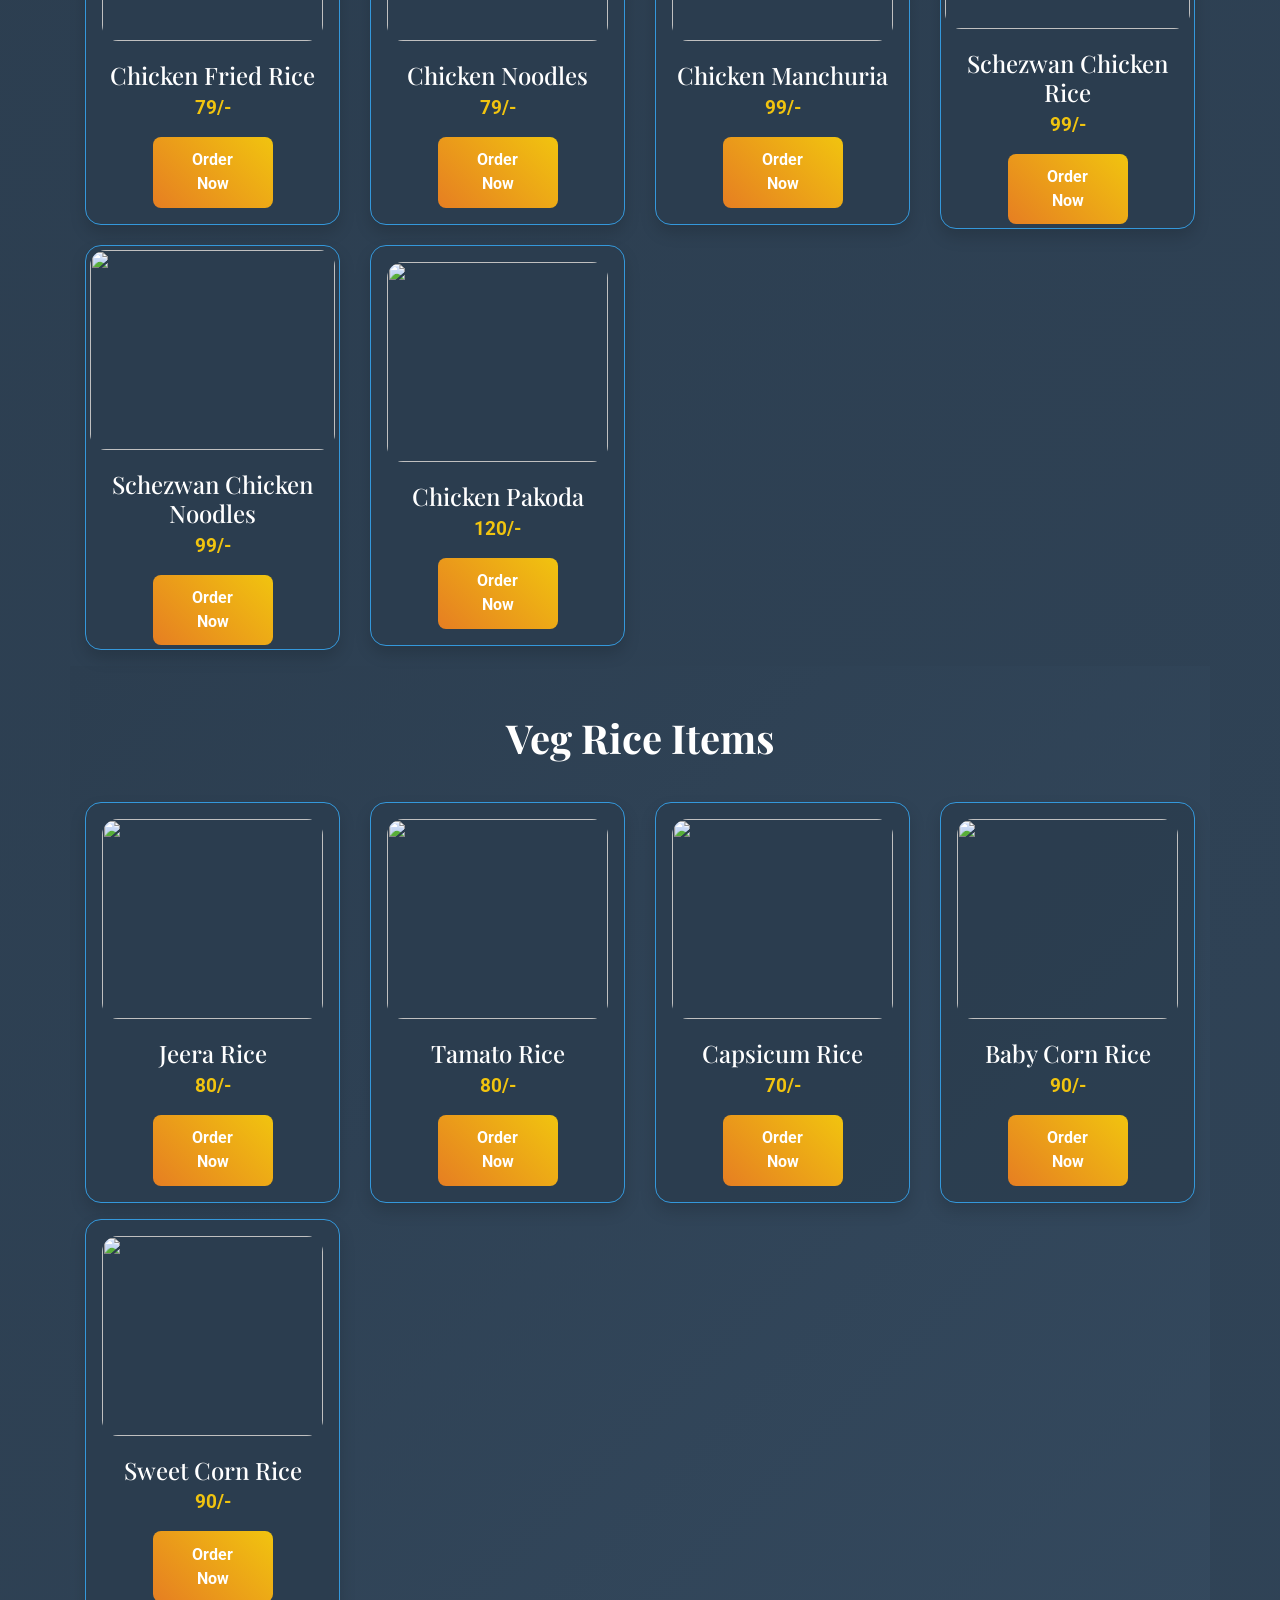
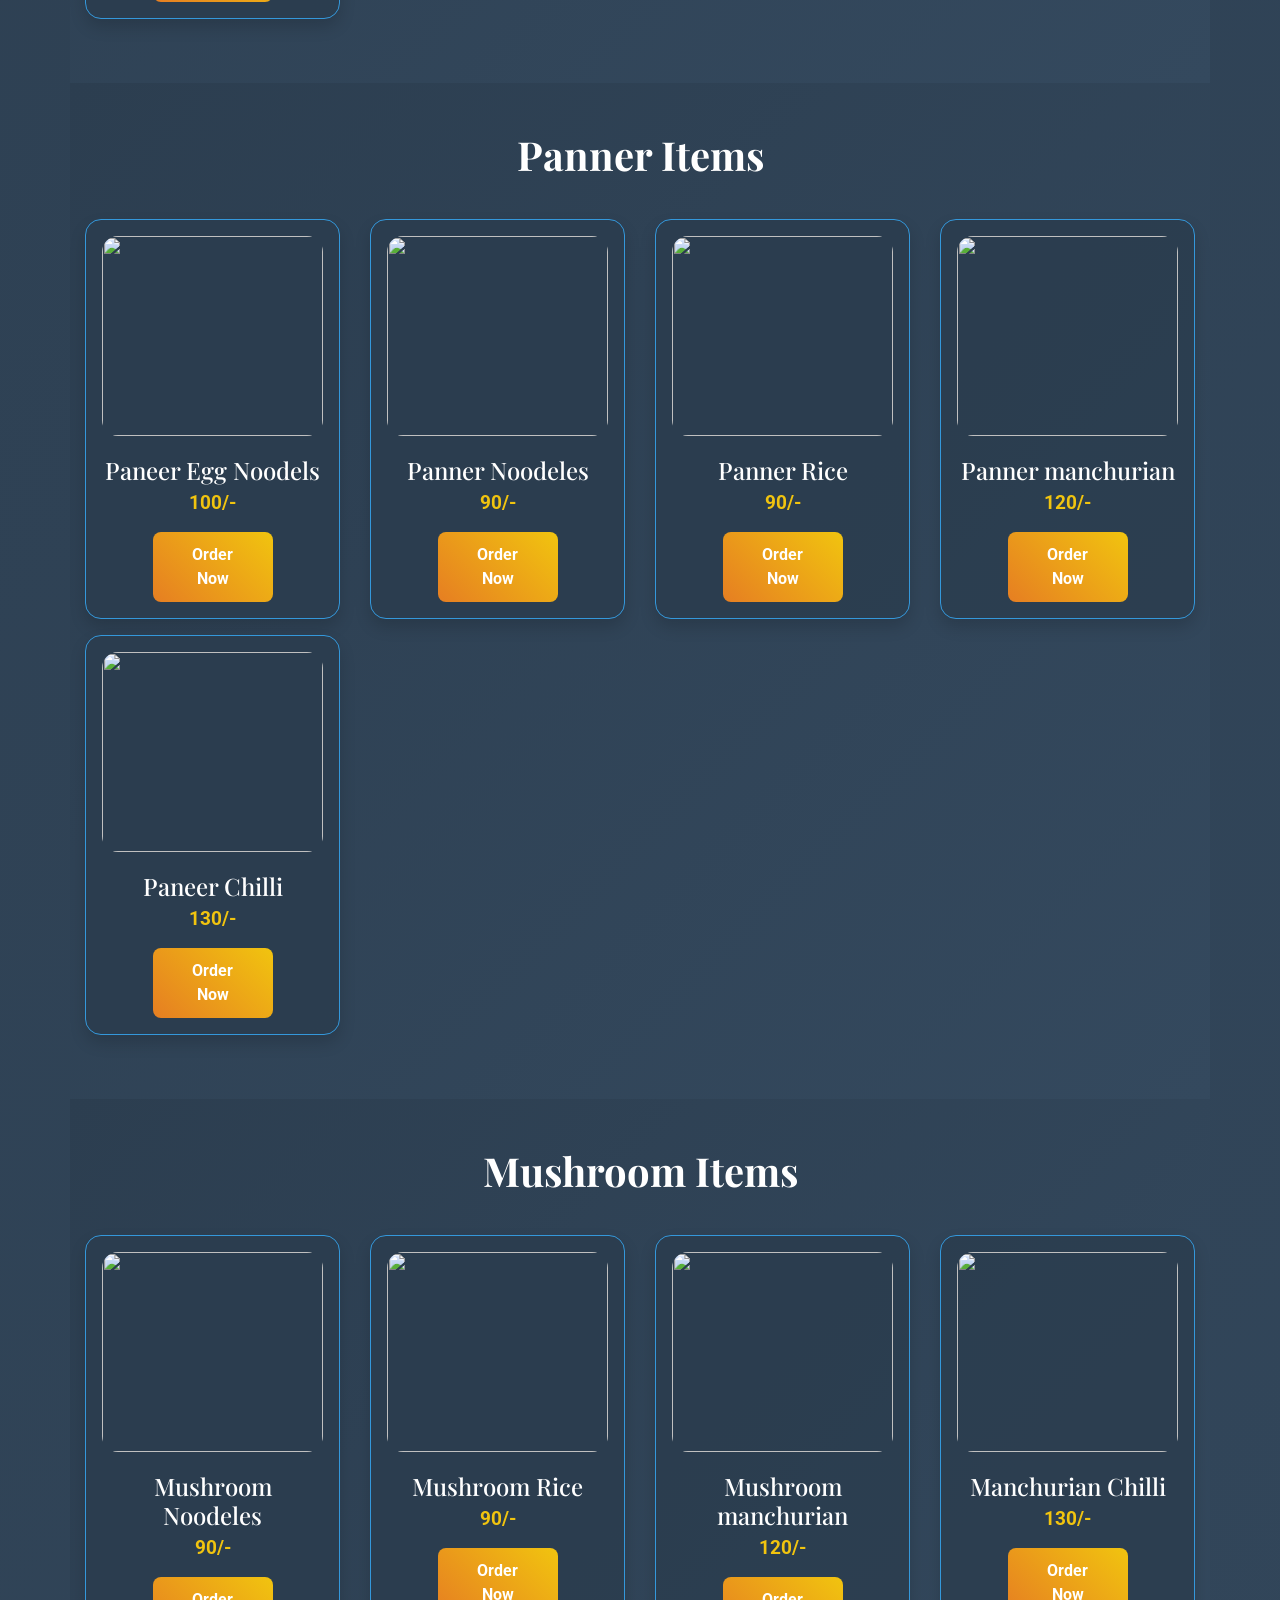
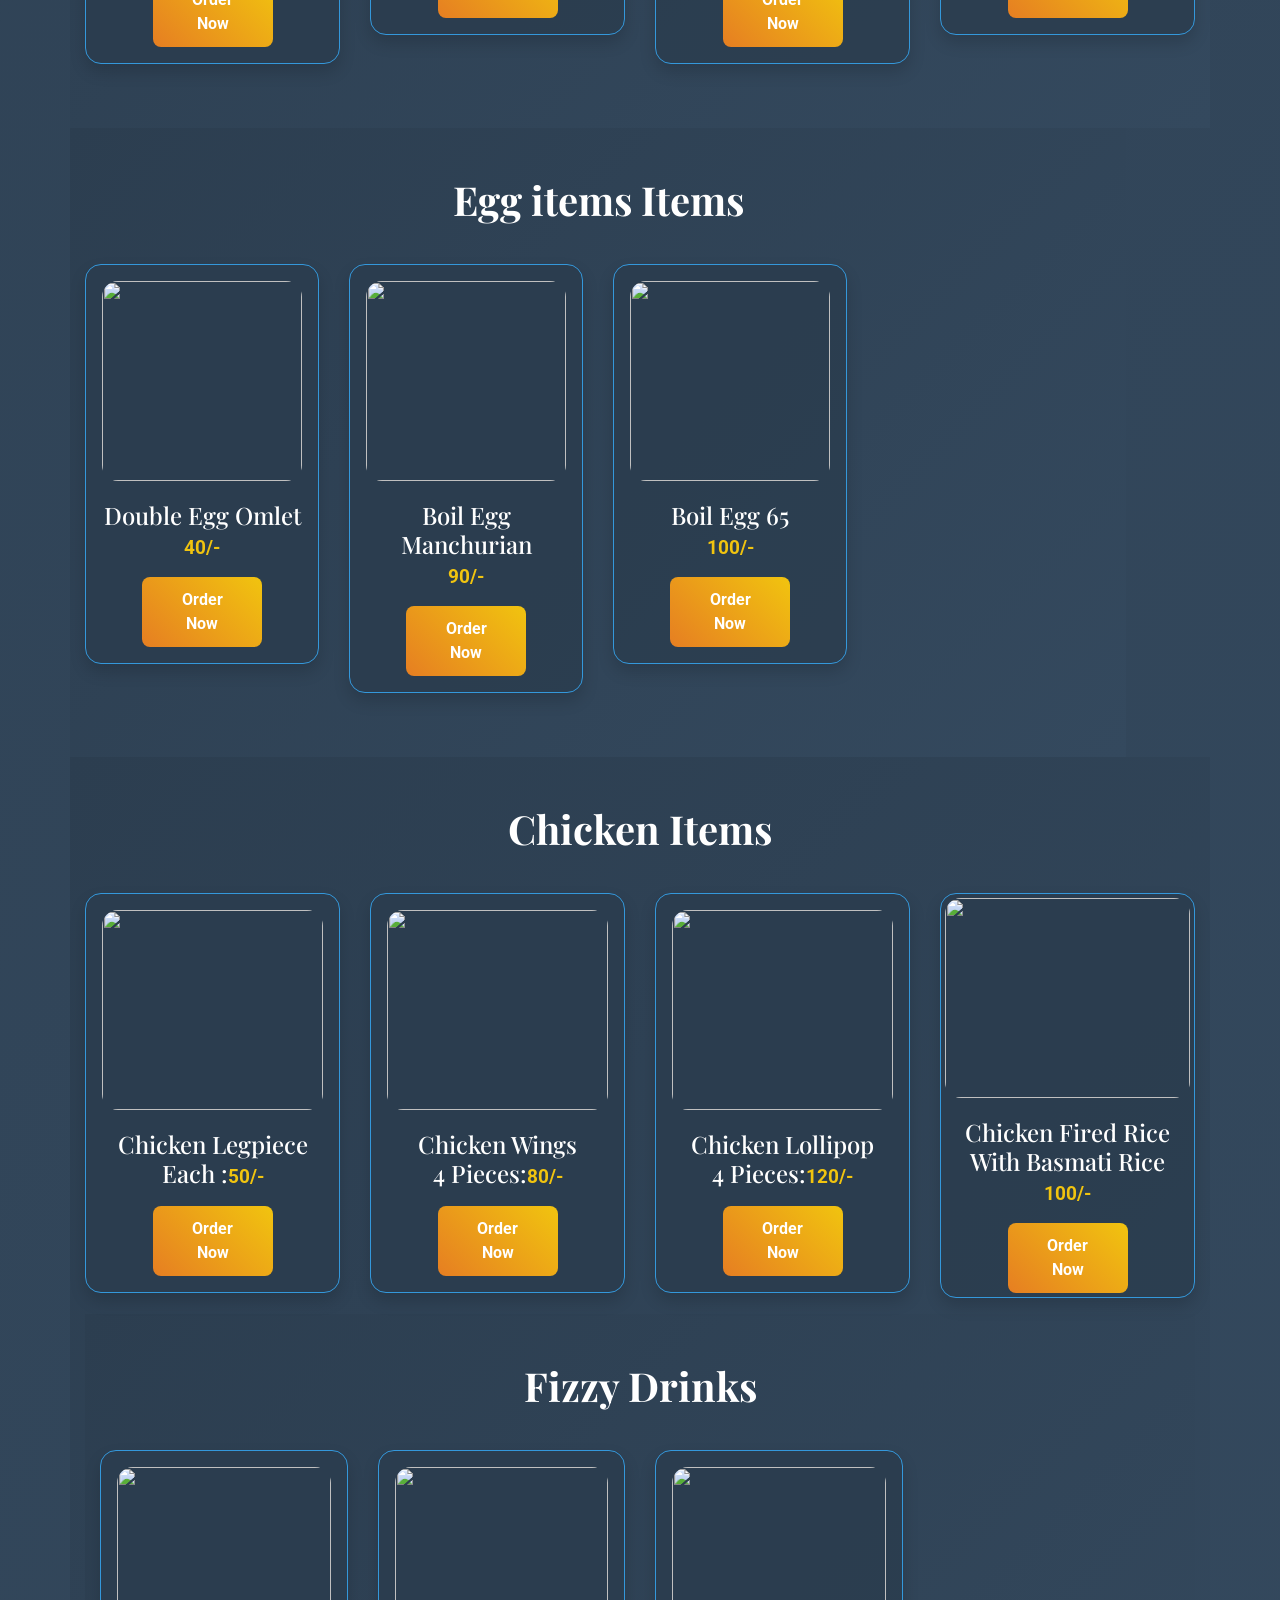
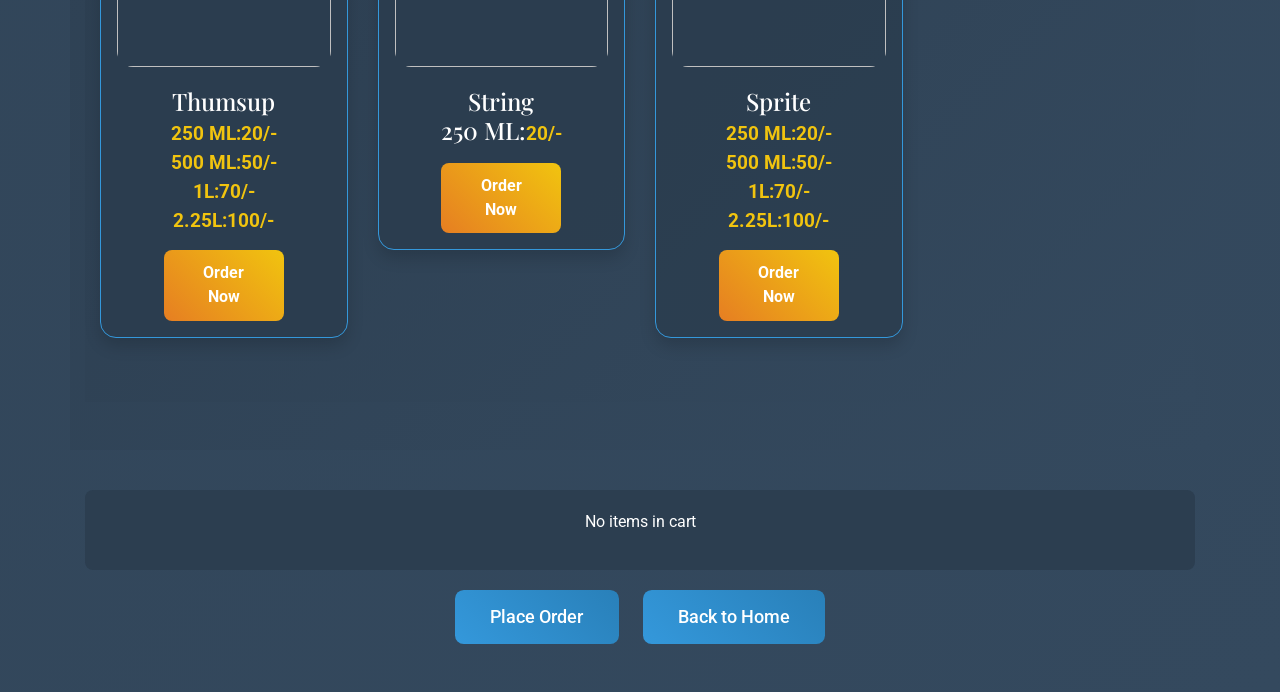
==== commit 999c21e8: "Update menu card.html" ====
--- a/menu card.html
+++ b/menu card.html
@@ -23,7 +23,7 @@
                     <div class="d-flex flex-row justify-content-center">
                         <h1 class="menu-card-title">Veg Fried Noodles<br/><span>59/-</span></h1>
                     </div>
-                    <div class="d-flex flex-row justify-content-end">
+                    <div class="d-flex flex-row justify-content-center">
                         <button class="button-1">Order Now</button>
                     </div>
                 </div>
@@ -34,7 +34,7 @@
                     <div class="d-flex flex-row justify-content-center">
                         <h1 class="menu-card-title">Veg Manchurian<br/><span>79/-</span></h1>
                     </div>
-                    <div class="d-flex flex-row justify-content-end">
+                    <div class="d-flex flex-row justify-content-center">
                         <button class="button-1">Order Now</button>
                     </div>
                 </div>
@@ -45,7 +45,7 @@
                     <div class="d-flex flex-row justify-content-center">
                         <h1 class="menu-card-title">Schezwan Rice<br/><span>79/-</span></h1>
                     </div>
-                    <div class="d-flex flex-row justify-content-end">
+                    <div class="d-flex flex-row justify-content-center">
                         <button class="button-1">Order Now</button>
                     </div>
                 </div>
@@ -56,7 +56,7 @@
                     <div class="d-flex flex-row justify-content-center">
                         <h1 class="menu-card-title">Schezwan Noodles<br/><span>79/-</span></h1>
                     </div>
-                    <div class="d-flex flex-row justify-content-end">
+                    <div class="d-flex flex-row justify-content-center">
                         <button class="button-1">Order Now</button>
                     </div>
                 </div>
@@ -77,7 +77,7 @@
                     <div class="d-flex flex-row justify-content-center">
                         <h1 class="menu-card-title">Egg Fried Rice<br/><span>69/-</span></h1>
                     </div>
-                    <div class="d-flex flex-row justify-content-end">
+                    <div class="d-flex flex-row justify-content-center">
                         <button class="button-1">Order Now</button>
                     </div>
                 </div>
@@ -88,7 +88,7 @@
                     <div class="d-flex flex-row justify-content-center">
                         <h1 class="menu-card-title">Egg Fried Noodles<br/><span>69/-</span></h1>
                     </div>
-                    <div class="d-flex flex-row justify-content-end">
+                    <div class="d-flex flex-row justify-content-center">
                         <button class="button-1">Order Now</button>
                     </div>
                 </div>
@@ -99,7 +99,7 @@
                     <div class="d-flex flex-row justify-content-center">
                         <h1 class="menu-card-title">Schezwan Egg Rice<br/><span>89/-</span></h1>
                     </div>
-                    <div class="d-flex flex-row justify-content-end">
+                    <div class="d-flex flex-row justify-content-center">
                         <button class="button-1">Order Now</button>
                     </div>
                 </div>
@@ -110,7 +110,7 @@
                     <div class="d-flex flex-row justify-content-center">
                         <h1 class="menu-card-title">Schezwan Egg Noodles<br/><span>89/-</span></h1>
                     </div>
-                    <div class="d-flex flex-row justify-content-end">
+                    <div class="d-flex flex-row justify-content-center">
                         <button class="button-1">Order Now</button>
                     </div>
                 </div>
@@ -130,7 +130,7 @@
                     <div class="d-flex flex-row justify-content-center">
                         <h1 class="menu-card-title">Chicken Fried Rice<br/><span>79/-</span></h1>
                     </div>
-                    <div class="d-flex flex-row justify-content-end">
+                    <div class="d-flex flex-row justify-content-center">
                         <button class="button-1">Order Now</button>
                     </div>
                 </div>
@@ -141,7 +141,7 @@
                     <div class="d-flex flex-row justify-content-center">
                         <h1 class="menu-card-title">Chicken Noodles<br/><span>79/-</span></h1>
                     </div>
-                    <div class="d-flex flex-row justify-content-end">
+                    <div class="d-flex flex-row justify-content-center">
                         <button class="button-1">Order Now</button>
                     </div>
                 </div>
@@ -152,7 +152,7 @@
                     <div class="d-flex flex-row justify-content-center">
                         <h1 class="menu-card-title">Chicken Manchuria<br/><span>99/-</span></h1>
                     </div>
-                    <div class="d-flex flex-row justify-content-end">
+                    <div class="d-flex flex-row justify-content-center">
                         <button class="button-1">Order Now</button>
                     </div>
                 </div>
@@ -163,7 +163,7 @@
                     <div class="d-flex flex-row justify-content-center">
                         <h1 class="menu-card-title">Schezwan Chicken Rice<br/><span>99/-</span></h1>
                     </div>
-                    <div class="d-flex flex-row justify-content-end">
+                    <div class="d-flex flex-row justify-content-center">
                         <button class="button-1">Order Now</button>
                     </div>
                 </div>
@@ -174,7 +174,7 @@
                     <div class="d-flex flex-row justify-content-center">
                         <h1 class="menu-card-title">Schezwan Chicken Noodles<br/><span>99/-</span></h1>
                     </div>
-                    <div class="d-flex flex-row justify-content-end">
+                    <div class="d-flex flex-row justify-content-center">
                         <button class="button-1">Order Now</button>
                     </div>
                 </div>
@@ -185,7 +185,7 @@
                     <div class="d-flex flex-row justify-content-center">
                         <h1 class="menu-card-title">Chicken Pakoda<br/><span>120/-</span></h1>
                     </div>
-                    <div class="d-flex flex-row justify-content-end">
+                    <div class="d-flex flex-row justify-content-center">
                         <button class="button-1">Order Now</button>
                     </div>
                 </div>
@@ -202,7 +202,7 @@
                     <div class="d-flex flex-row justify-content-center">
                         <h1 class="menu-card-title">Jeera Rice<br/><span>80/-</span></h1>
                     </div>
-                    <div class="d-flex flex-row justify-content-end">
+                    <div class="d-flex flex-row justify-content-center">
                         <button class="button-1">Order Now</button>
                     </div>
                 </div>
@@ -213,7 +213,7 @@
                     <div class="d-flex flex-row justify-content-center">
                         <h1 class="menu-card-title">Tamato Rice<br/><span>80/-</span></h1>
                     </div>
-                    <div class="d-flex flex-row justify-content-end">
+                    <div class="d-flex flex-row justify-content-center">
                         <button class="button-1">Order Now</button>
                     </div>
                 </div>
@@ -224,7 +224,7 @@
                     <div class="d-flex flex-row justify-content-center">
                         <h1 class="menu-card-title">Capsicum Rice <br/><span>70/-</span></h1>
                     </div>
-                    <div class="d-flex flex-row justify-content-end">
+                    <div class="d-flex flex-row justify-content-center">
                         <button class="button-1">Order Now</button>
                     </div>
                 </div>
@@ -235,7 +235,7 @@
                     <div class="d-flex flex-row justify-content-center">
                         <h1 class="menu-card-title">Baby Corn Rice <br/><span>90/-</span></h1>
                     </div>
-                    <div class="d-flex flex-row justify-content-end">
+                    <div class="d-flex flex-row justify-content-center">
                         <button class="button-1">Order Now</button>
                     </div>
                 </div>
@@ -246,7 +246,7 @@
                     <div class="d-flex flex-row justify-content-center">
                         <h1 class="menu-card-title">Sweet Corn Rice <br/><span>90/-</span></h1>
                     </div>
-                    <div class="d-flex flex-row justify-content-end">
+                    <div class="d-flex flex-row justify-content-center">
                         <button class="button-1">Order Now</button>
                     </div>
                 </div>
@@ -269,7 +269,7 @@
                     <div class="d-flex flex-row justify-content-center">
                         <h1 class="menu-card-title">Paneer Egg Noodels<br/><span>100/-</span></h1>
                     </div>
-                    <div class="d-flex flex-row justify-content-end">
+                    <div class="d-flex flex-row justify-content-center">
                         <button class="button-1">Order Now</button>
                     </div>
                 </div>
@@ -280,7 +280,7 @@
                     <div class="d-flex flex-row justify-content-center">
                         <h1 class="menu-card-title">Panner Noodeles<br/><span>90/-</span></h1>
                     </div>
-                    <div class="d-flex flex-row justify-content-end">
+                    <div class="d-flex flex-row justify-content-center">
                         <button class="button-1">Order Now</button>
                     </div>
                 </div>
@@ -291,7 +291,7 @@
                     <div class="d-flex flex-row justify-content-center">
                         <h1 class="menu-card-title">Panner Rice<br/><span>90/-</span></h1>
                     </div>
-                    <div class="d-flex flex-row justify-content-end">
+                    <div class="d-flex flex-row justify-content-center">
                         <button class="button-1">Order Now</button>
                     </div>
                 </div>
@@ -302,7 +302,7 @@
                     <div class="d-flex flex-row justify-content-center">
                         <h1 class="menu-card-title">Panner manchurian<br/><span>120/-</span></h1>
                     </div>
-                    <div class="d-flex flex-row justify-content-end">
+                    <div class="d-flex flex-row justify-content-center">
                         <button class="button-1">Order Now</button>
                     </div>
                 </div>
@@ -313,7 +313,7 @@
                     <div class="d-flex flex-row justify-content-center">
                         <h1 class="menu-card-title">Paneer Chilli<br/><span>130/-</span></h1>
                     </div>
-                    <div class="d-flex flex-row justify-content-end">
+                    <div class="d-flex flex-row justify-content-center">
                         <button class="button-1">Order Now</button>
                     </div>
                 </div>
@@ -333,7 +333,7 @@
                     <div class="d-flex flex-row justify-content-center">
                         <h1 class="menu-card-title">Mushroom Noodeles<br/><span>90/-</span></h1>
                     </div>
-                    <div class="d-flex flex-row justify-content-end">
+                    <div class="d-flex flex-row justify-content-center">
                         <button class="button-1">Order Now</button>
                     </div>
                 </div>
@@ -344,7 +344,7 @@
                     <div class="d-flex flex-row justify-content-center">
                         <h1 class="menu-card-title">Mushroom  Rice<br/><span>90/-</span></h1>
                     </div>
-                    <div class="d-flex flex-row justify-content-end">
+                    <div class="d-flex flex-row justify-content-center">
                         <button class="button-1">Order Now</button>
                     </div>
                 </div>
@@ -355,7 +355,7 @@
                     <div class="d-flex flex-row justify-content-center">
                         <h1 class="menu-card-title">Mushroom manchurian<br/><span>120/-</span></h1>
                     </div>
-                    <div class="d-flex flex-row justify-content-end">
+                    <div class="d-flex flex-row justify-content-center">
                         <button class="button-1">Order Now</button>
                     </div>
                 </div>
@@ -366,7 +366,7 @@
                     <div class="d-flex flex-row justify-content-center">
                         <h1 class="menu-card-title">Manchurian Chilli<br/><span>130/-</span></h1>
                     </div>
-                    <div class="d-flex flex-row justify-content-end">
+                    <div class="d-flex flex-row justify-content-center">
                         <button class="button-1">Order Now</button>
                     </div>
                 </div>
@@ -387,7 +387,7 @@
                     <div class="d-flex flex-row justify-content-center">
                         <h1 class="menu-card-title">Double Egg Omlet<br/><span>40/-</span></h1>
                     </div>
-                    <div class="d-flex flex-row justify-content-end">
+                    <div class="d-flex flex-row justify-content-center">
                         <button class="button-1">Order Now</button>
                     </div>
                 </div>
@@ -398,7 +398,7 @@
                     <div class="d-flex flex-row justify-content-center">
                         <h1 class="menu-card-title">Boil Egg Manchurian<br/><span>90/-</span></h1>
                     </div>
-                    <div class="d-flex flex-row justify-content-end">
+                    <div class="d-flex flex-row justify-content-center">
                         <button class="button-1">Order Now</button>
                     </div>
                 </div>
@@ -409,7 +409,7 @@
                     <div class="d-flex flex-row justify-content-center">
                         <h1 class="menu-card-title">Boil Egg 65<br/><span>100/-</span></h1>
                     </div>
-                    <div class="d-flex flex-row justify-content-end">
+                    <div class="d-flex flex-row justify-content-center">
                         <button class="button-1">Order Now</button>
                     </div>
                 </div>
@@ -429,7 +429,7 @@
                     <div class="d-flex flex-row justify-content-center">
                         <h1 class="menu-card-title">Chicken Legpiece<br/>Each :<span>50/-</span></h1>
                     </div>
-                    <div class="d-flex flex-row justify-content-end">
+                    <div class="d-flex flex-row justify-content-center">
                         <button class="button-1">Order Now</button>
                     </div>
                 </div>
@@ -440,7 +440,7 @@
                     <div class="d-flex flex-row justify-content-center">
                         <h1 class="menu-card-title">Chicken Wings<br/>4 Pieces:<span>80/-</span></h1>
                     </div>
-                    <div class="d-flex flex-row justify-content-end">
+                    <div class="d-flex flex-row justify-content-center">
                         <button class="button-1">Order Now</button>
                     </div>
                 </div>
@@ -451,7 +451,7 @@
                     <div class="d-flex flex-row justify-content-center">
                         <h1 class="menu-card-title">Chicken Lollipop<br/>4 Pieces:<span>120/-</span></h1>
                     </div>
-                    <div class="d-flex flex-row justify-content-end">
+                    <div class="d-flex flex-row justify-content-center">
                         <button class="button-1">Order Now</button>
                     </div>
                 </div>
@@ -462,7 +462,7 @@
                     <div class="d-flex flex-row justify-content-center">
                         <h1 class="menu-card-title">Chicken Fired Rice<br>With Basmati Rice<br/><span>100/-</span></h1>
                     </div>
-                    <div class="d-flex flex-row justify-content-end">
+                    <div class="d-flex flex-row justify-content-center">
                         <button class="button-1">Order Now</button>
                     </div>
                 </div>
@@ -480,7 +480,7 @@
                     <div class="d-flex flex-row justify-content-center">
                         <h1 class="fizzy-drinks" data-prices='{"250 ML": 20, "500 ML": 50, "1L": 70, "2.25L": 100}'>Thumsup<br/><span>250 ML:20/-</span><br><span>500 ML:50/-</span><br><span>1L:70/-</span><br><span>2.25L:100/-</span></h1>
                     </div>
-                    <div class="d-flex flex-row justify-content-end">
+                    <div class="d-flex flex-row justify-content-center">
                         <button class="button-1">Order Now</button>
                     </div>
                 </div>
@@ -491,7 +491,7 @@
                     <div class="d-flex flex-row justify-content-center">
                         <h1 class="menu-card-title" >String<br/>250 ML:<span>20/-</span></h1>
                     </div>
-                    <div class="d-flex flex-row justify-content-end">
+                    <div class="d-flex flex-row justify-content-center">
                         <button class="button-1">Order Now</button>
                     </div>
                 </div>
@@ -502,7 +502,7 @@
                     <div class="d-flex flex-row justify-content-center">
                         <h1 class="fizzy-drinks" data-prices='{"250 ML": 20, "500 ML": 50, "1L": 70, "2.25L": 100}'>Sprite<br/><span>250 ML:20/-</span><br><span>500 ML:50/-</span><br><span>1L:70/-</span><br><span>2.25L:100/-</span></h1>
                     </div>
-                    <div class="d-flex flex-row justify-content-end">
+                    <div class="d-flex flex-row justify-content-center">
                         <button class="button-1">Order Now</button>
                     </div>
                 </div>
@@ -567,3 +567,4 @@
 
 
 
+
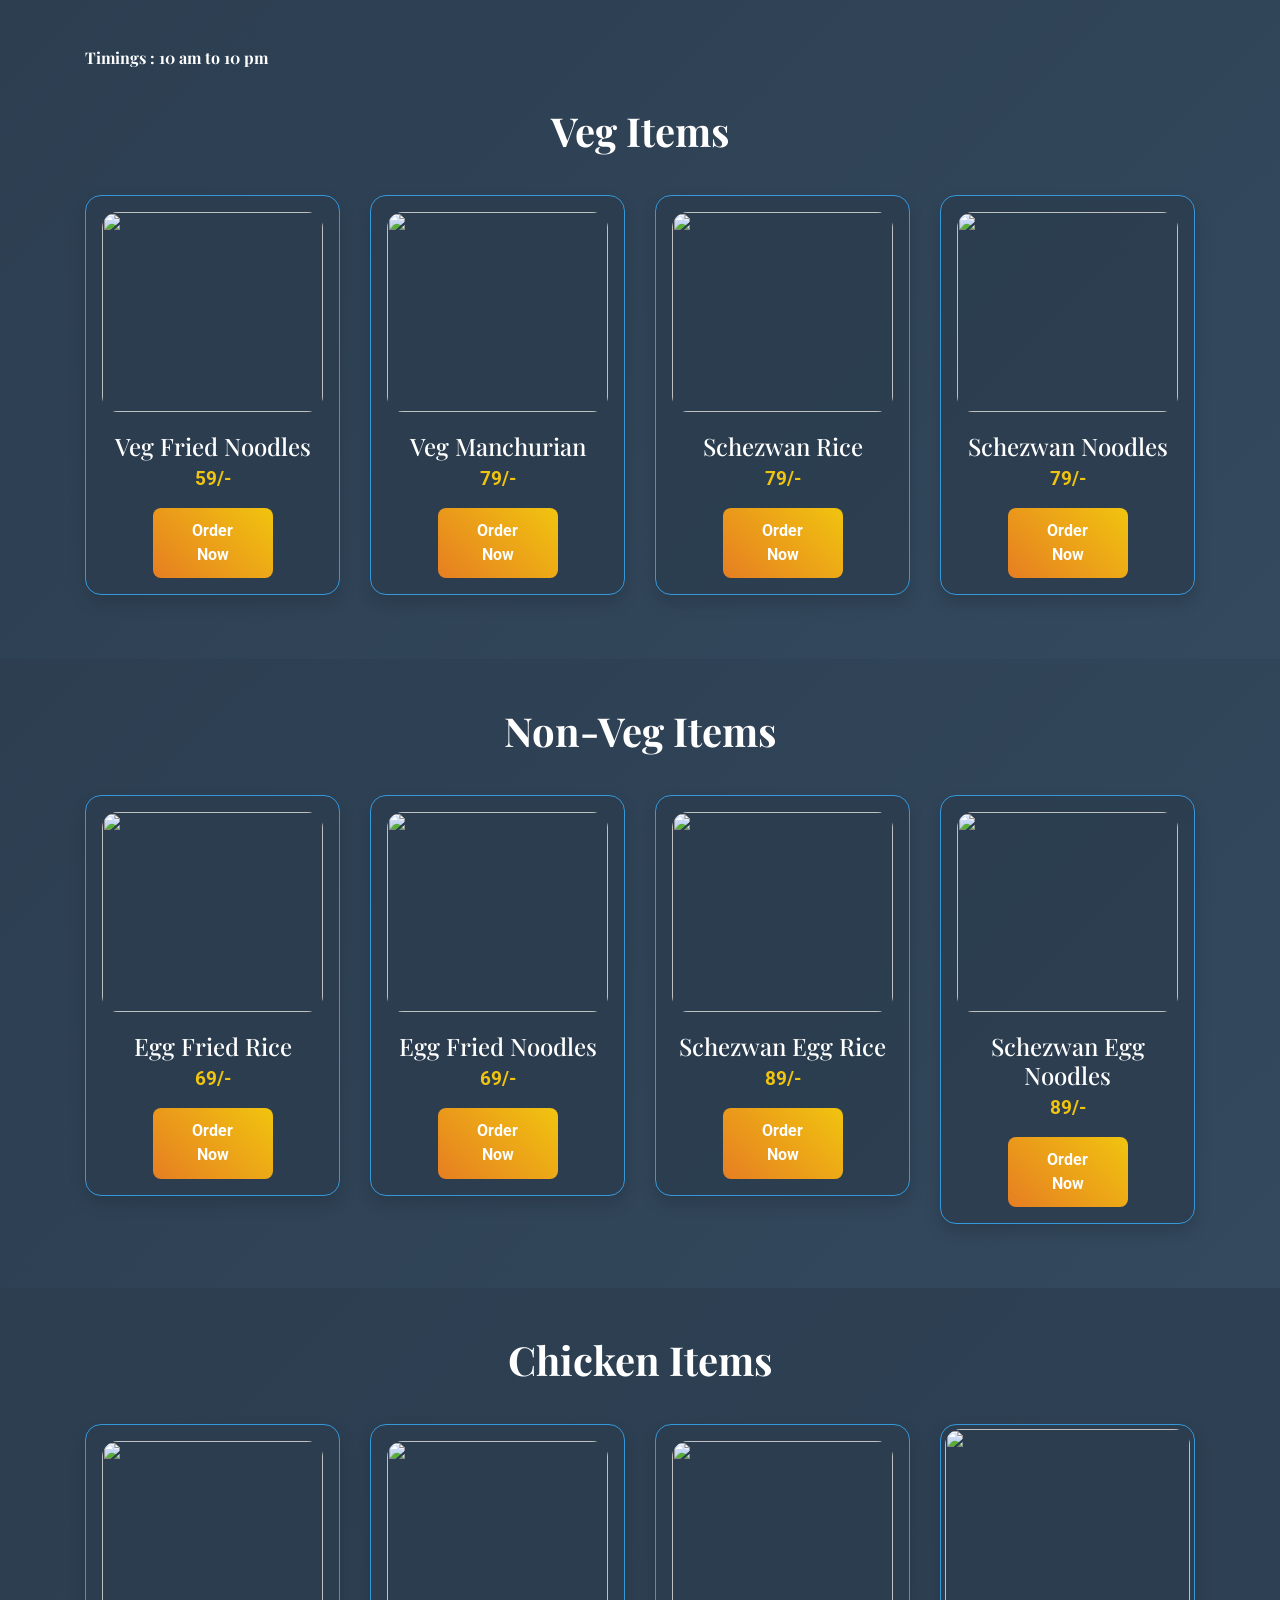
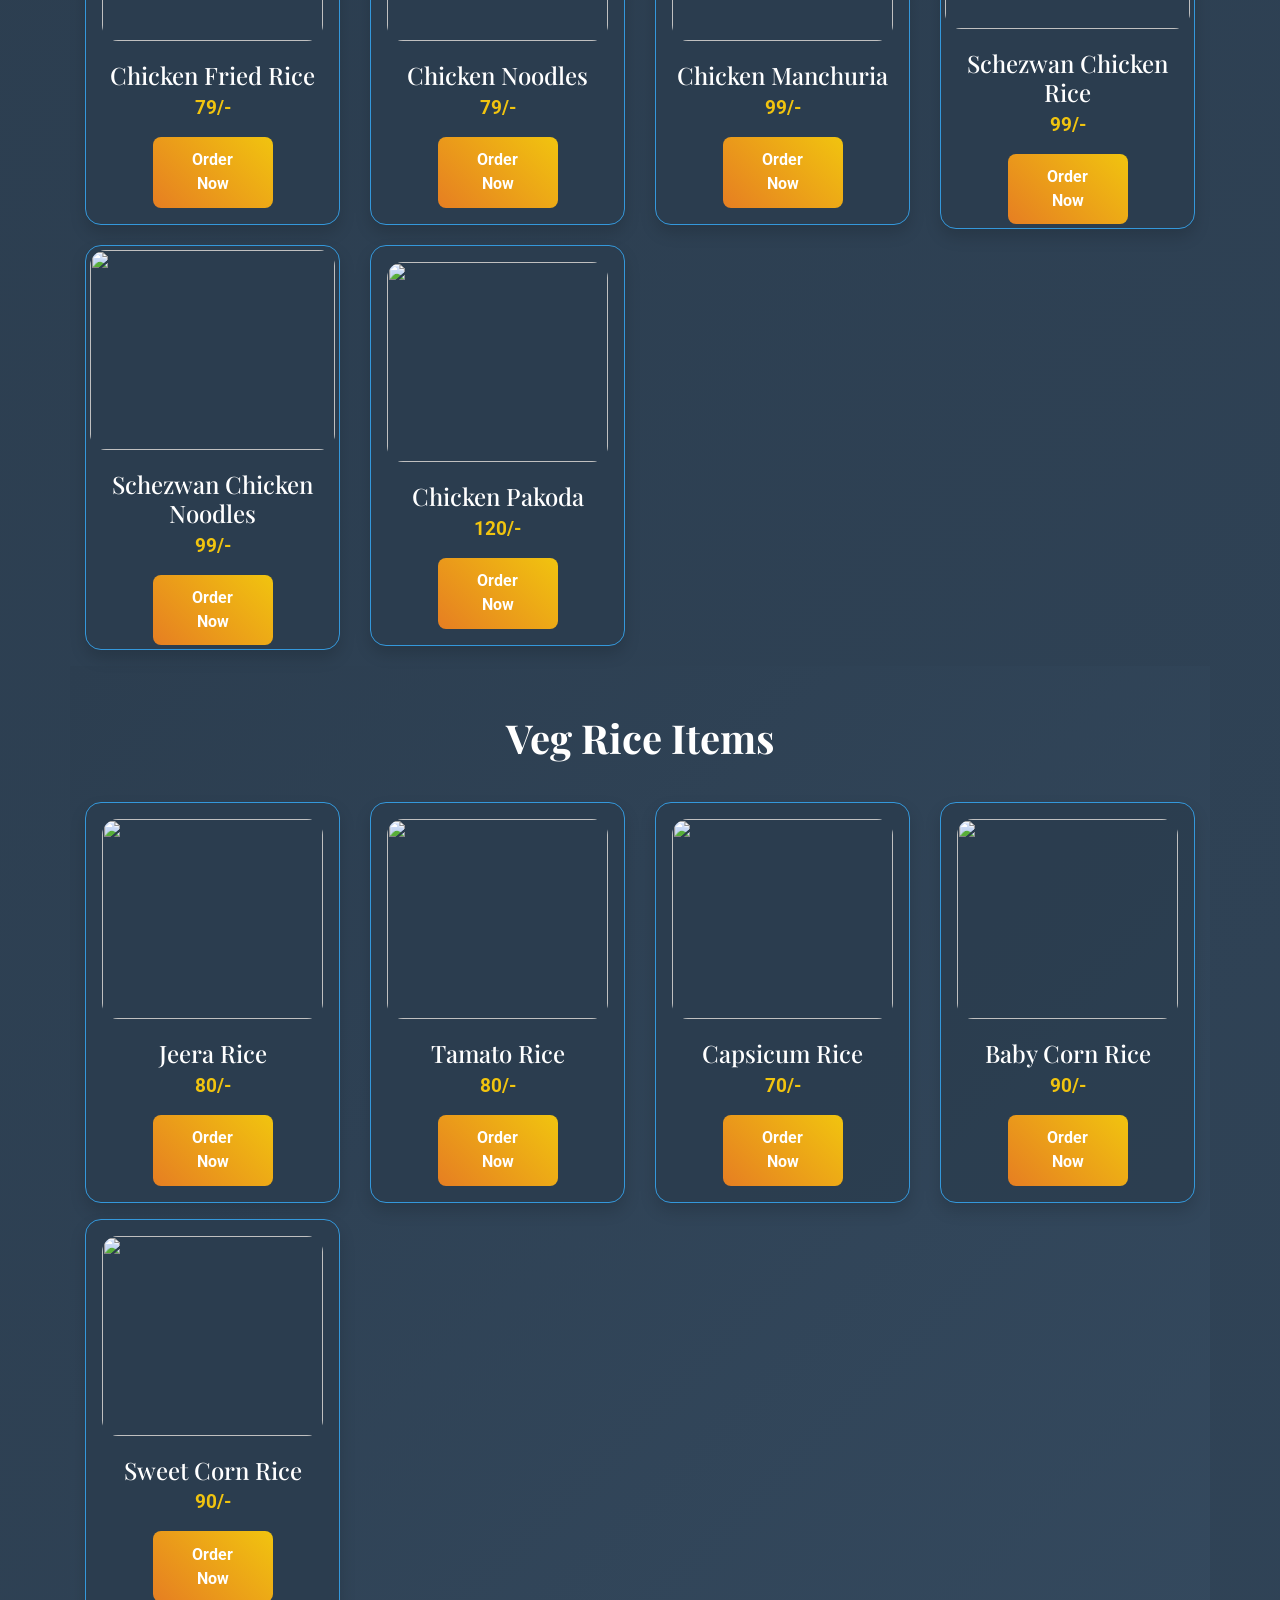
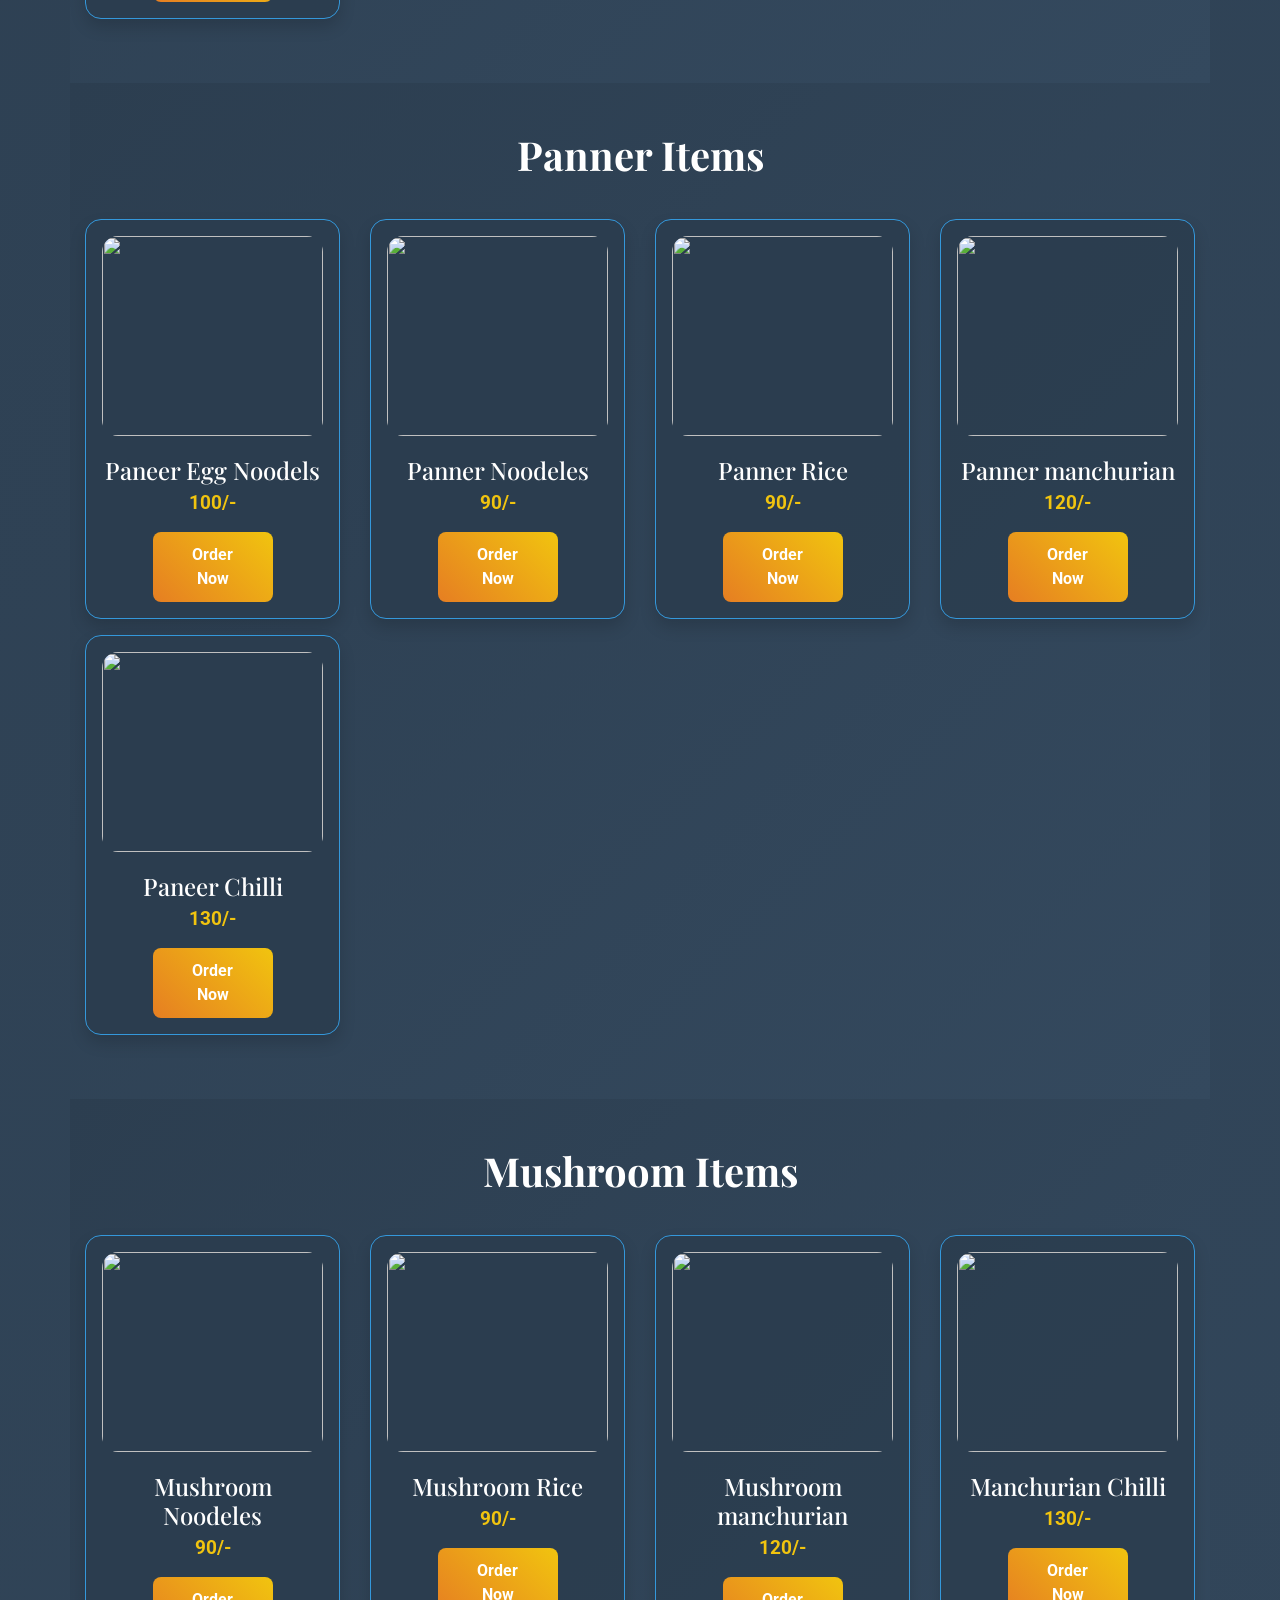
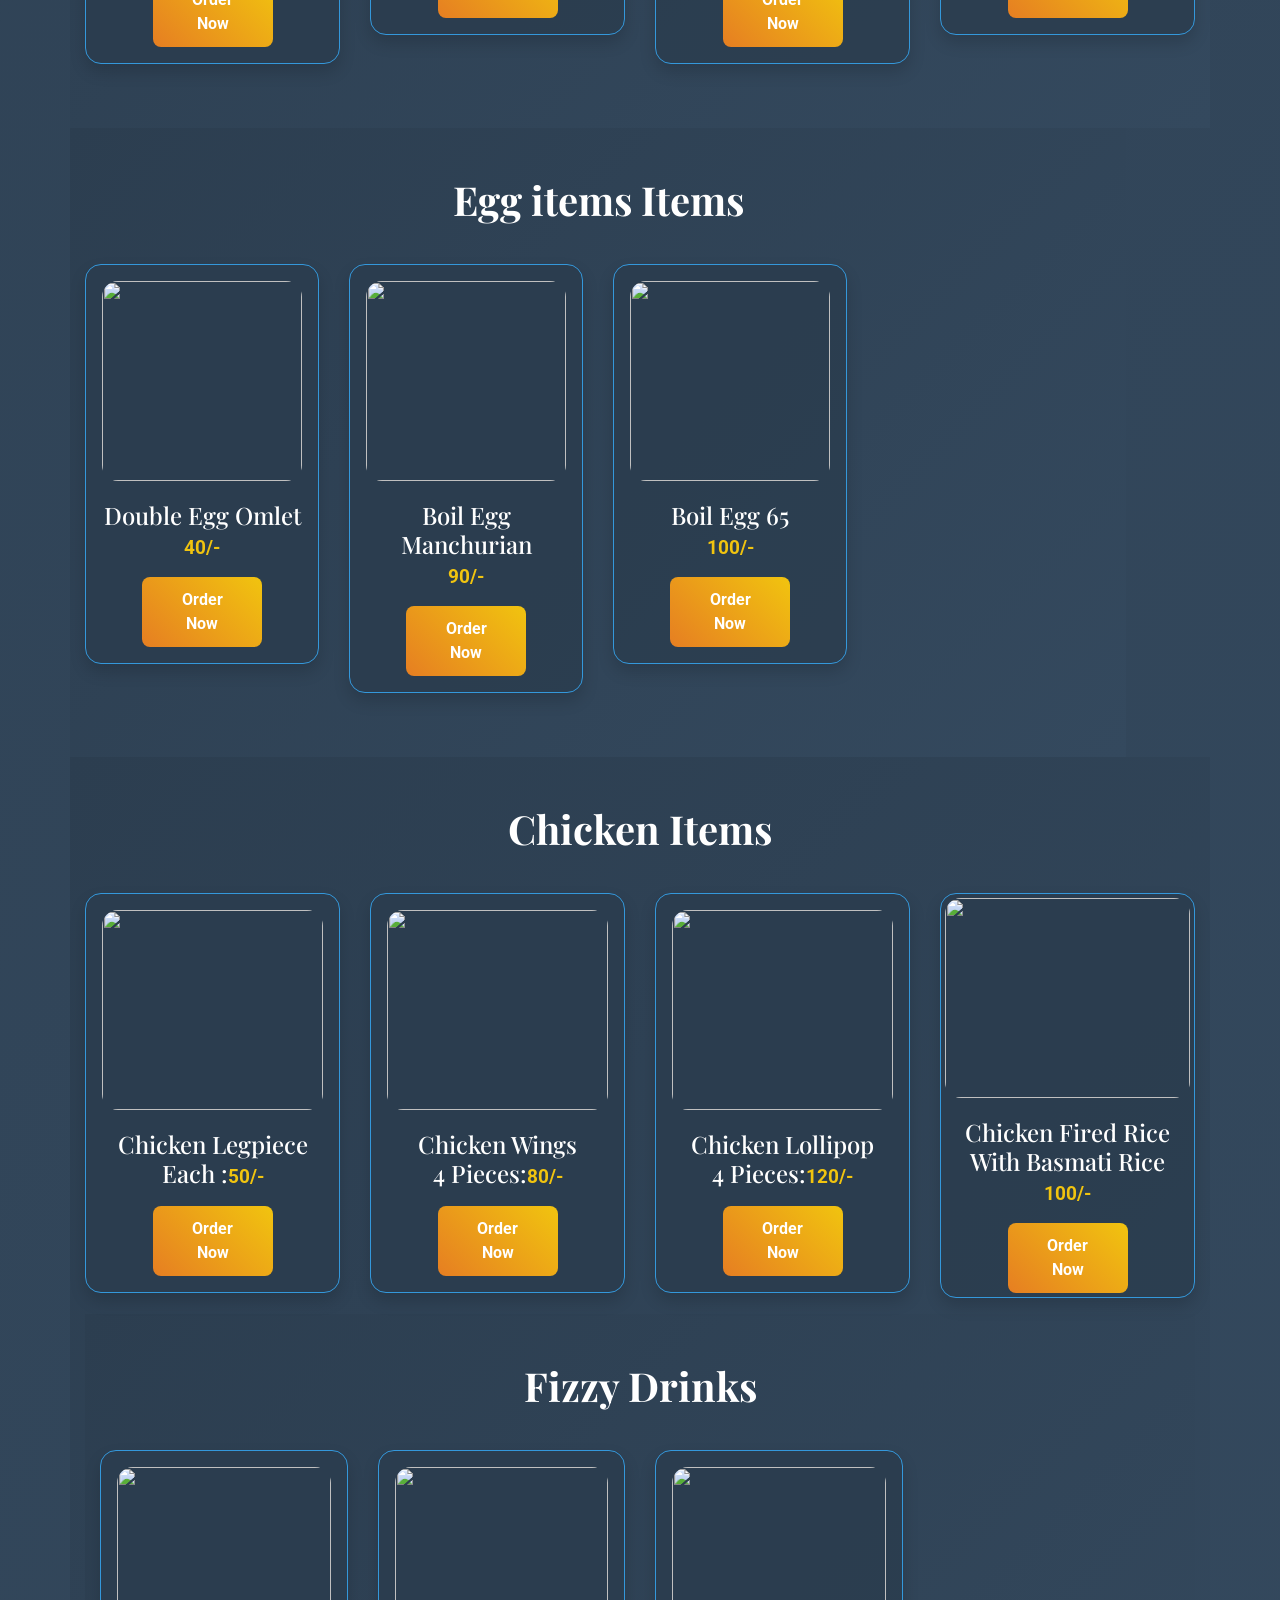
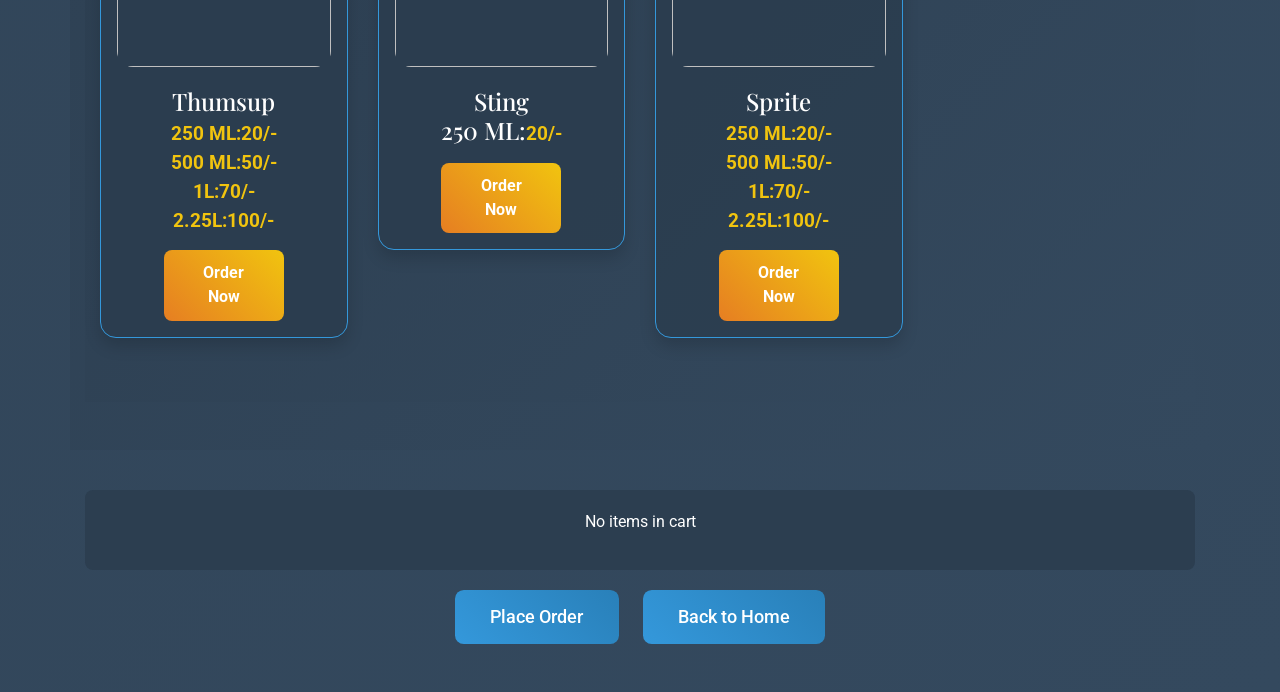
==== commit 534c5a1f: "Update menu card.html" ====
--- a/menu card.html
+++ b/menu card.html
@@ -489,7 +489,7 @@
                 <div class="shadow menu-item-card p-3 mb-3">
                     <img src="https://cdn.dotpe.in/longtail/store-items/7804179/qpwicGTX.jpeg" class="menu-item-image" />
                     <div class="d-flex flex-row justify-content-center">
-                        <h1 class="menu-card-title" >String<br/>250 ML:<span>20/-</span></h1>
+                        <h1 class="menu-card-title" >Sting<br/>250 ML:<span>20/-</span></h1>
                     </div>
                     <div class="d-flex flex-row justify-content-center">
                         <button class="button-1">Order Now</button>
@@ -568,3 +568,4 @@
 
 
 
+
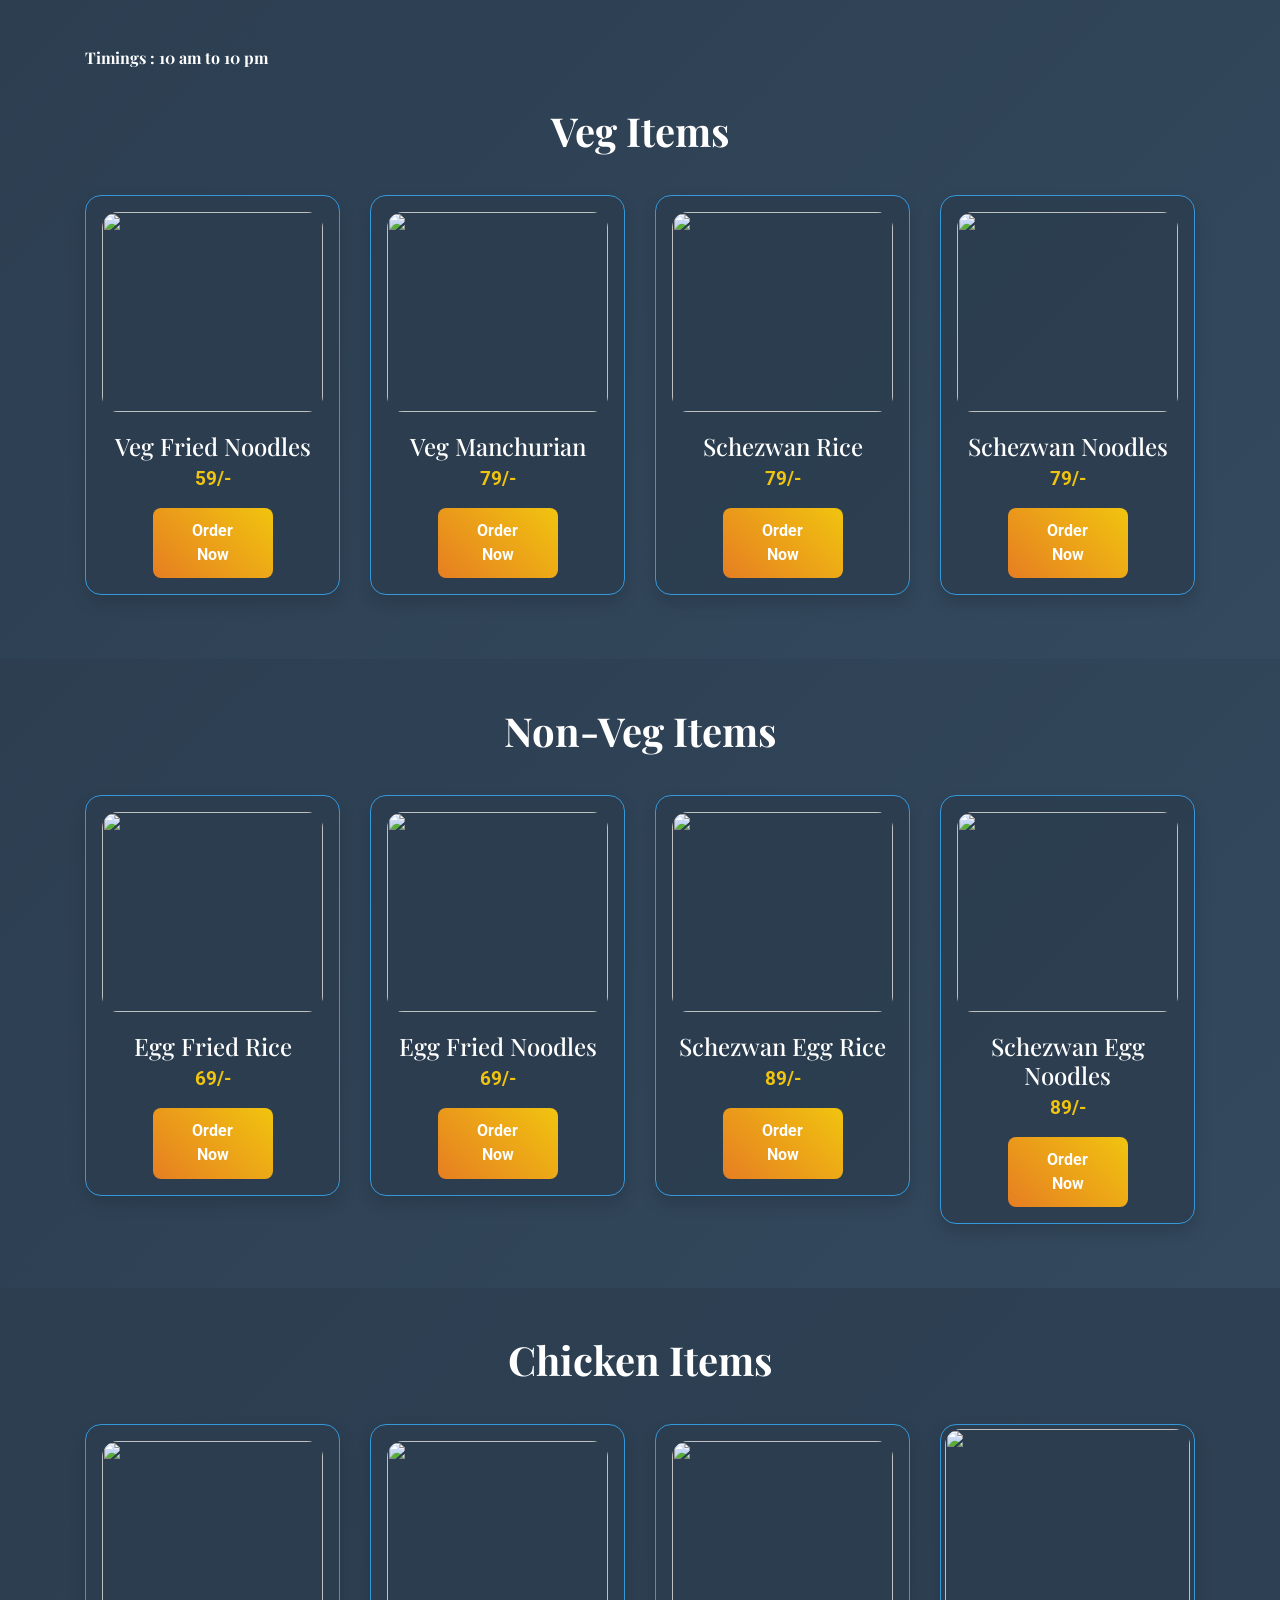
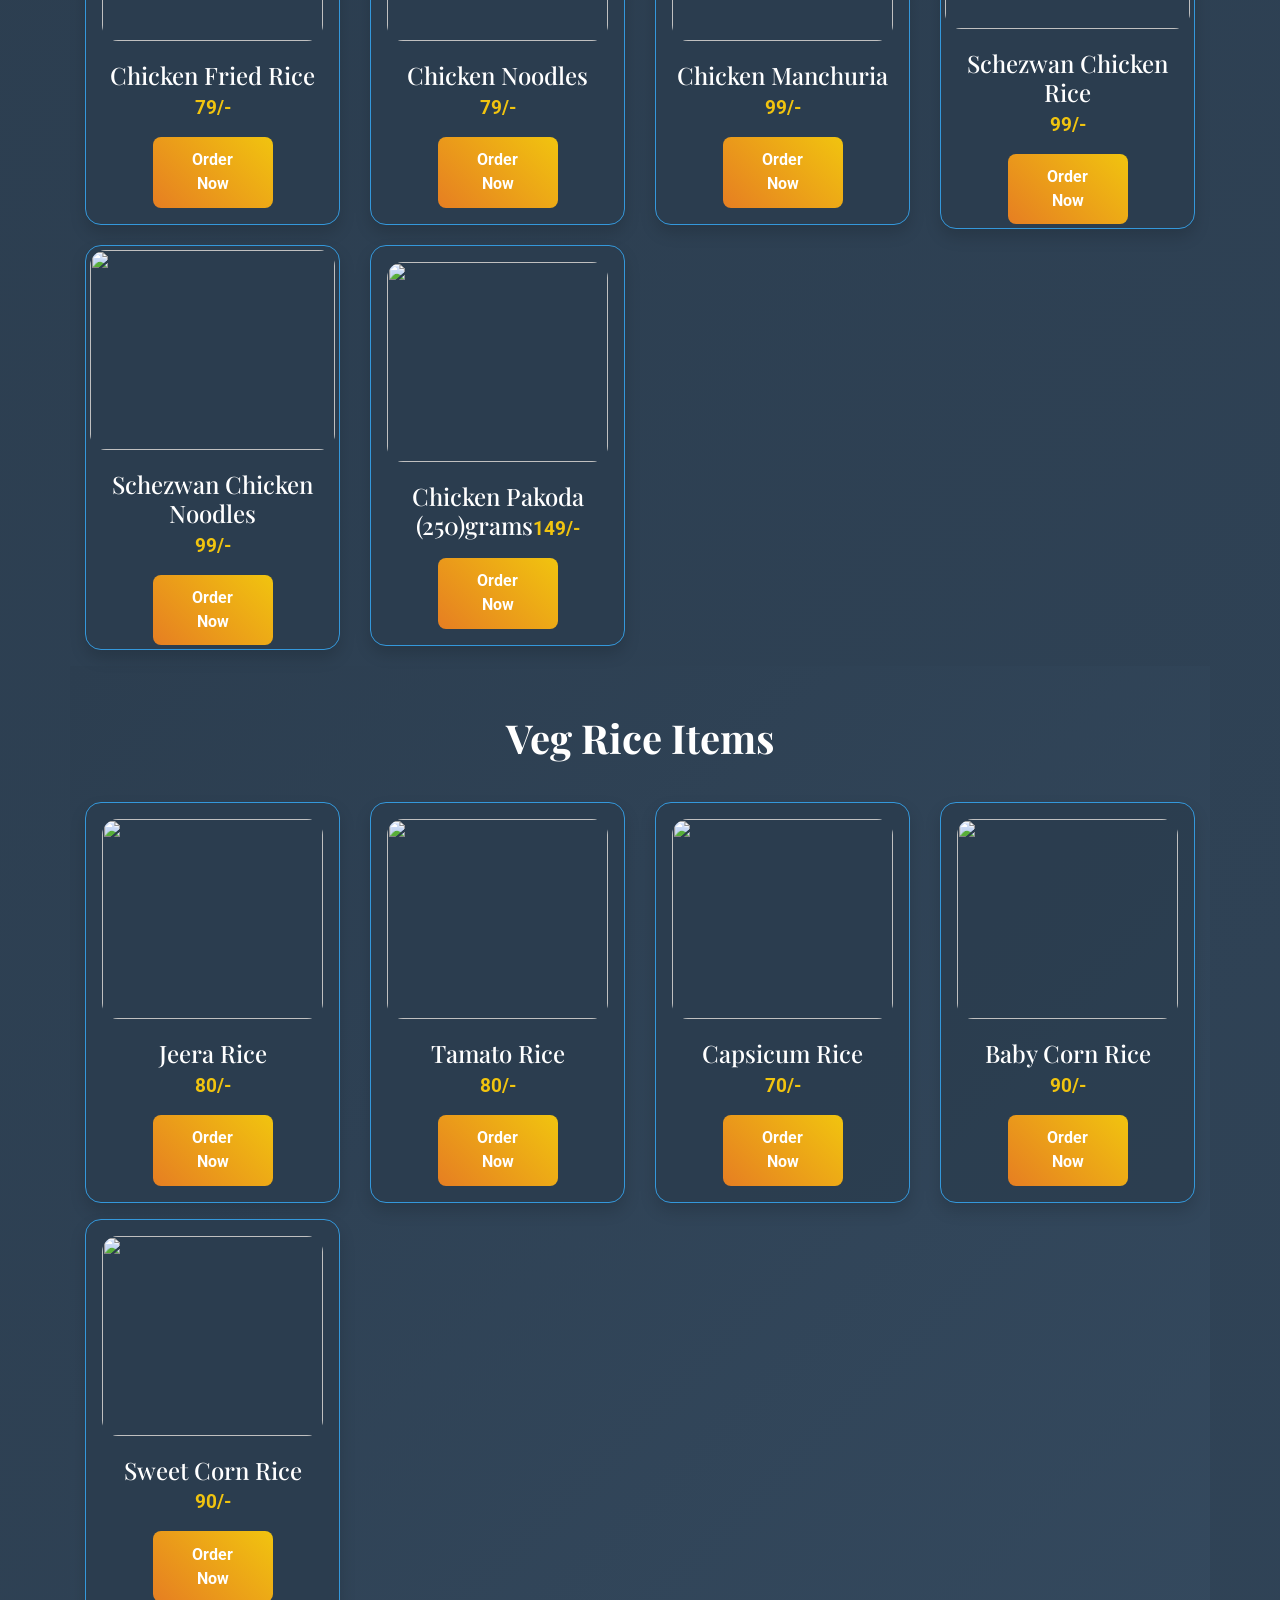
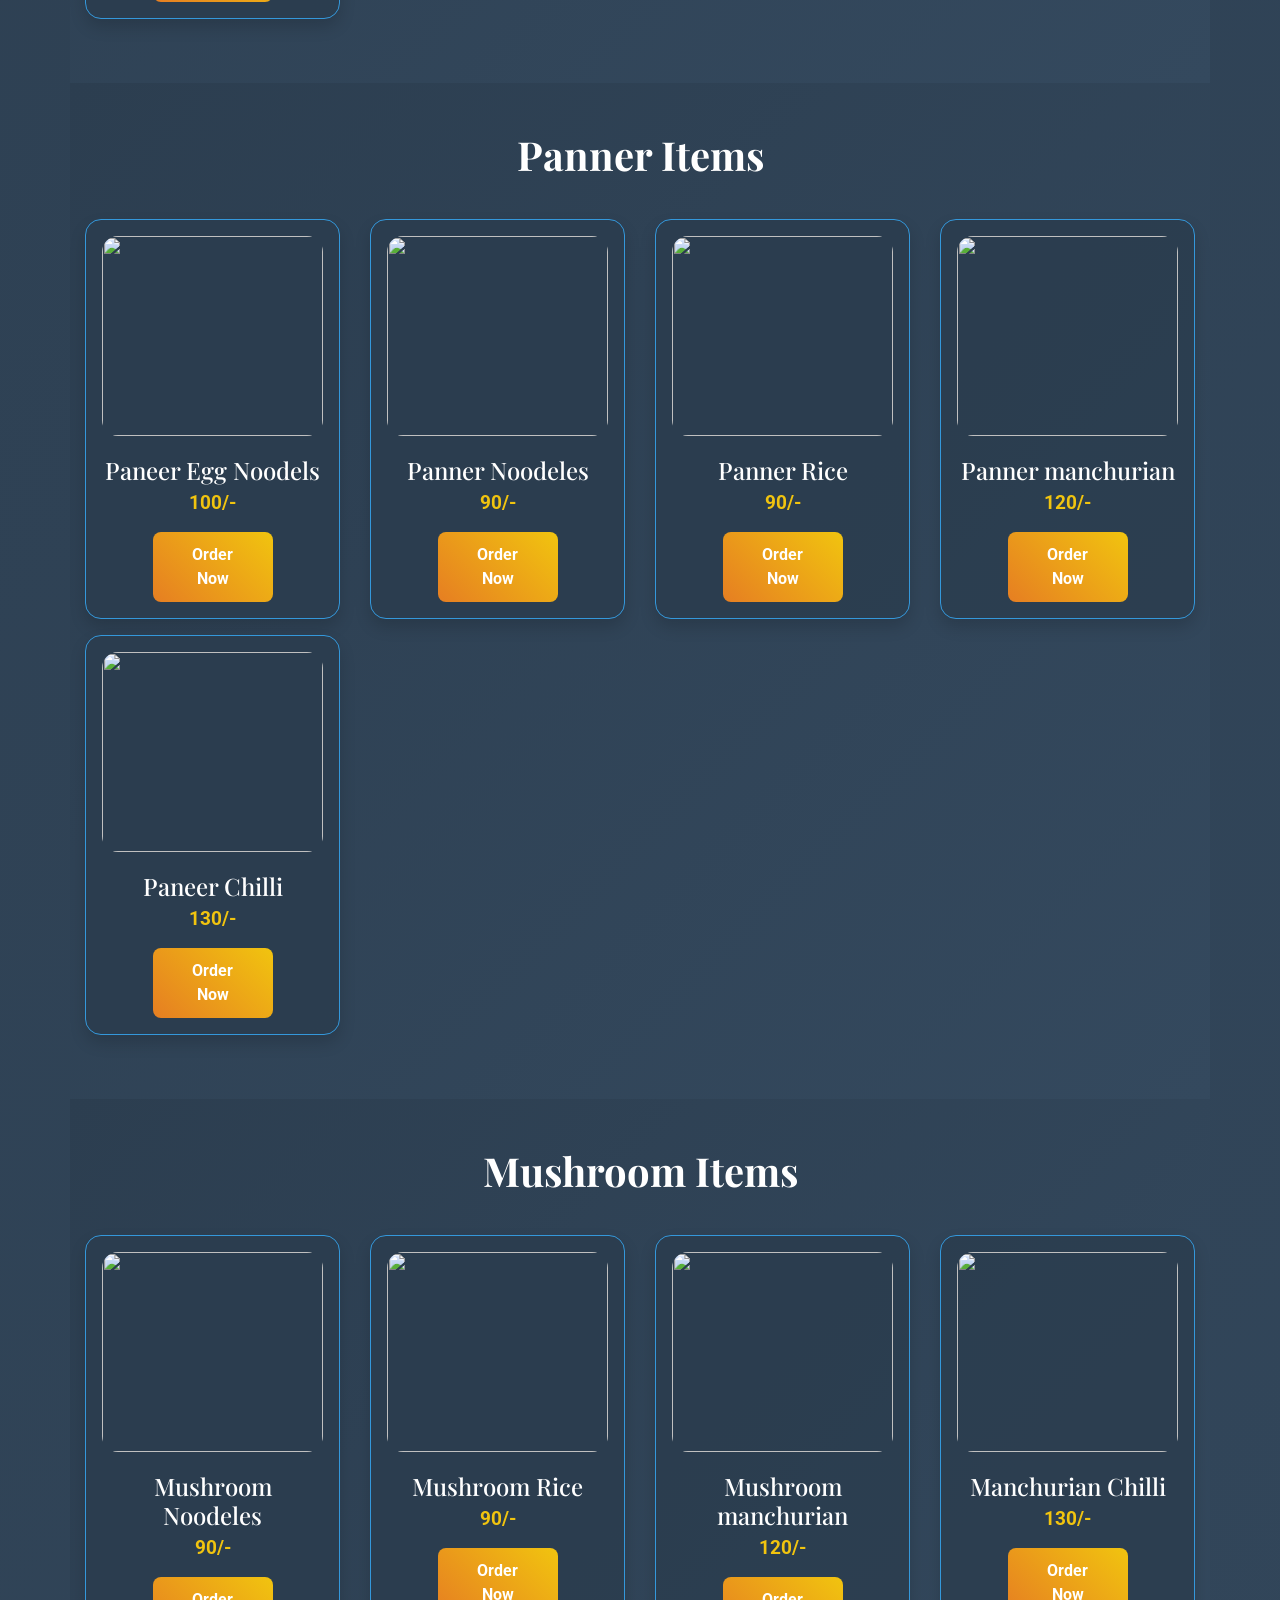
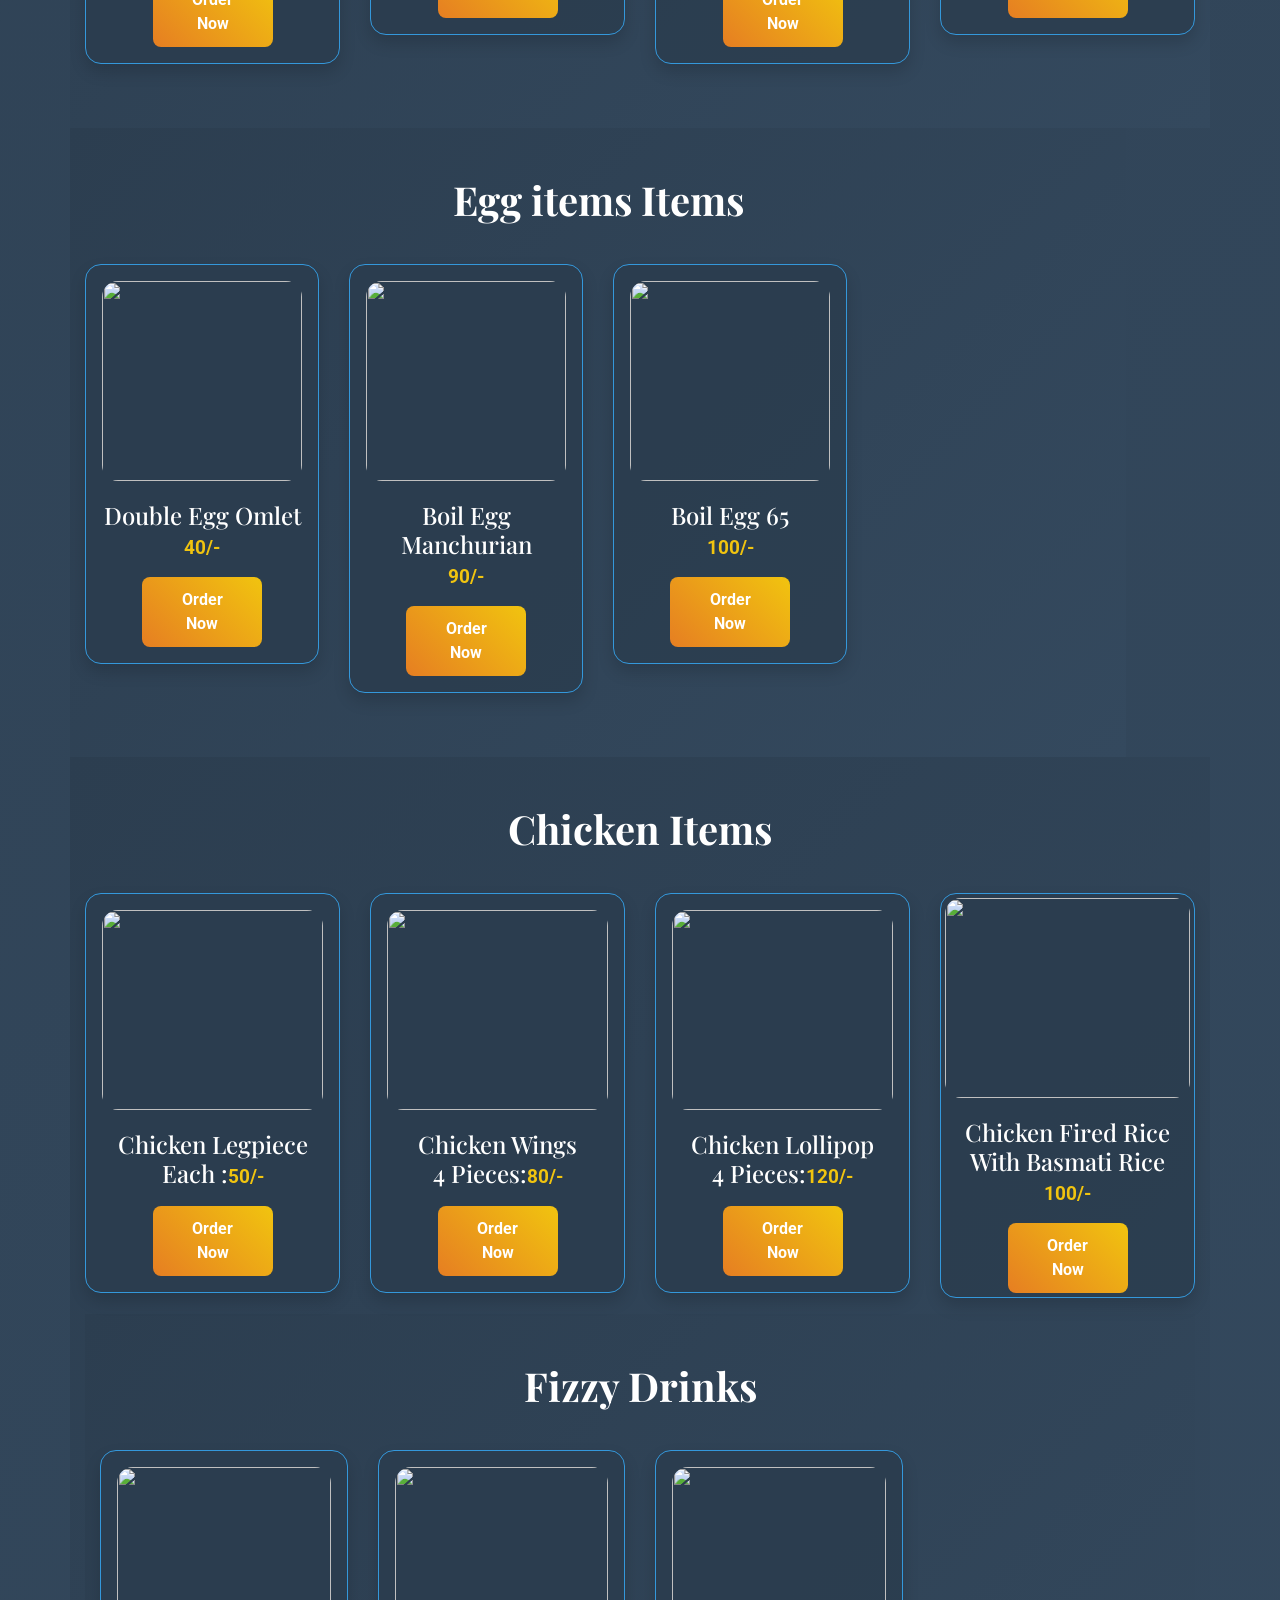
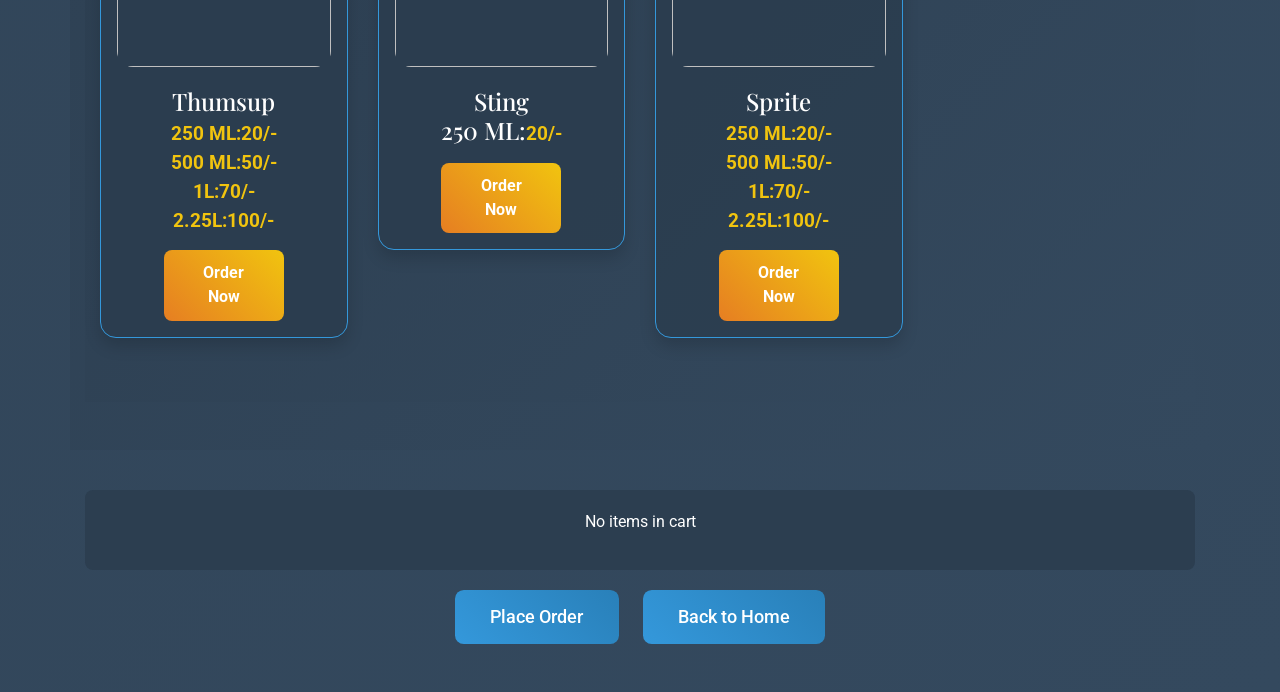
==== commit 55d45769: "Update menu card.html" ====
--- a/menu card.html
+++ b/menu card.html
@@ -183,7 +183,7 @@
                 <div class="shadow menu-item-card p-3 mb-3">
                     <img src="https://i.ytimg.com/vi/H3WX6oR9AqM/maxresdefault.jpg" class="menu-item-image" />
                     <div class="d-flex flex-row justify-content-center">
-                        <h1 class="menu-card-title">Chicken Pakoda<br/><span>120/-</span></h1>
+                        <h1 class="menu-card-title">Chicken Pakoda<br/>(250)grams<span>149/-</span></h1>
                     </div>
                     <div class="d-flex flex-row justify-content-center">
                         <button class="button-1">Order Now</button>
@@ -569,3 +569,4 @@
 
 
 
+
--- a/menu card .css
+++ b/menu card .css
@@ -96,6 +96,7 @@
     --c1: #ffffff;
     --c2: #e67e22;
     --size-letter: 16px;
+  
     padding: 0.7em 1.5em;
     font-size: var(--size-letter);
     font-family: "Roboto", sans-serif;
@@ -141,6 +142,7 @@
 .button-2 {
     text-align: center;
     margin-top: 40px;
+
 }
 
 .back-button {
@@ -392,3 +394,5 @@
     }
 }
 
+
+
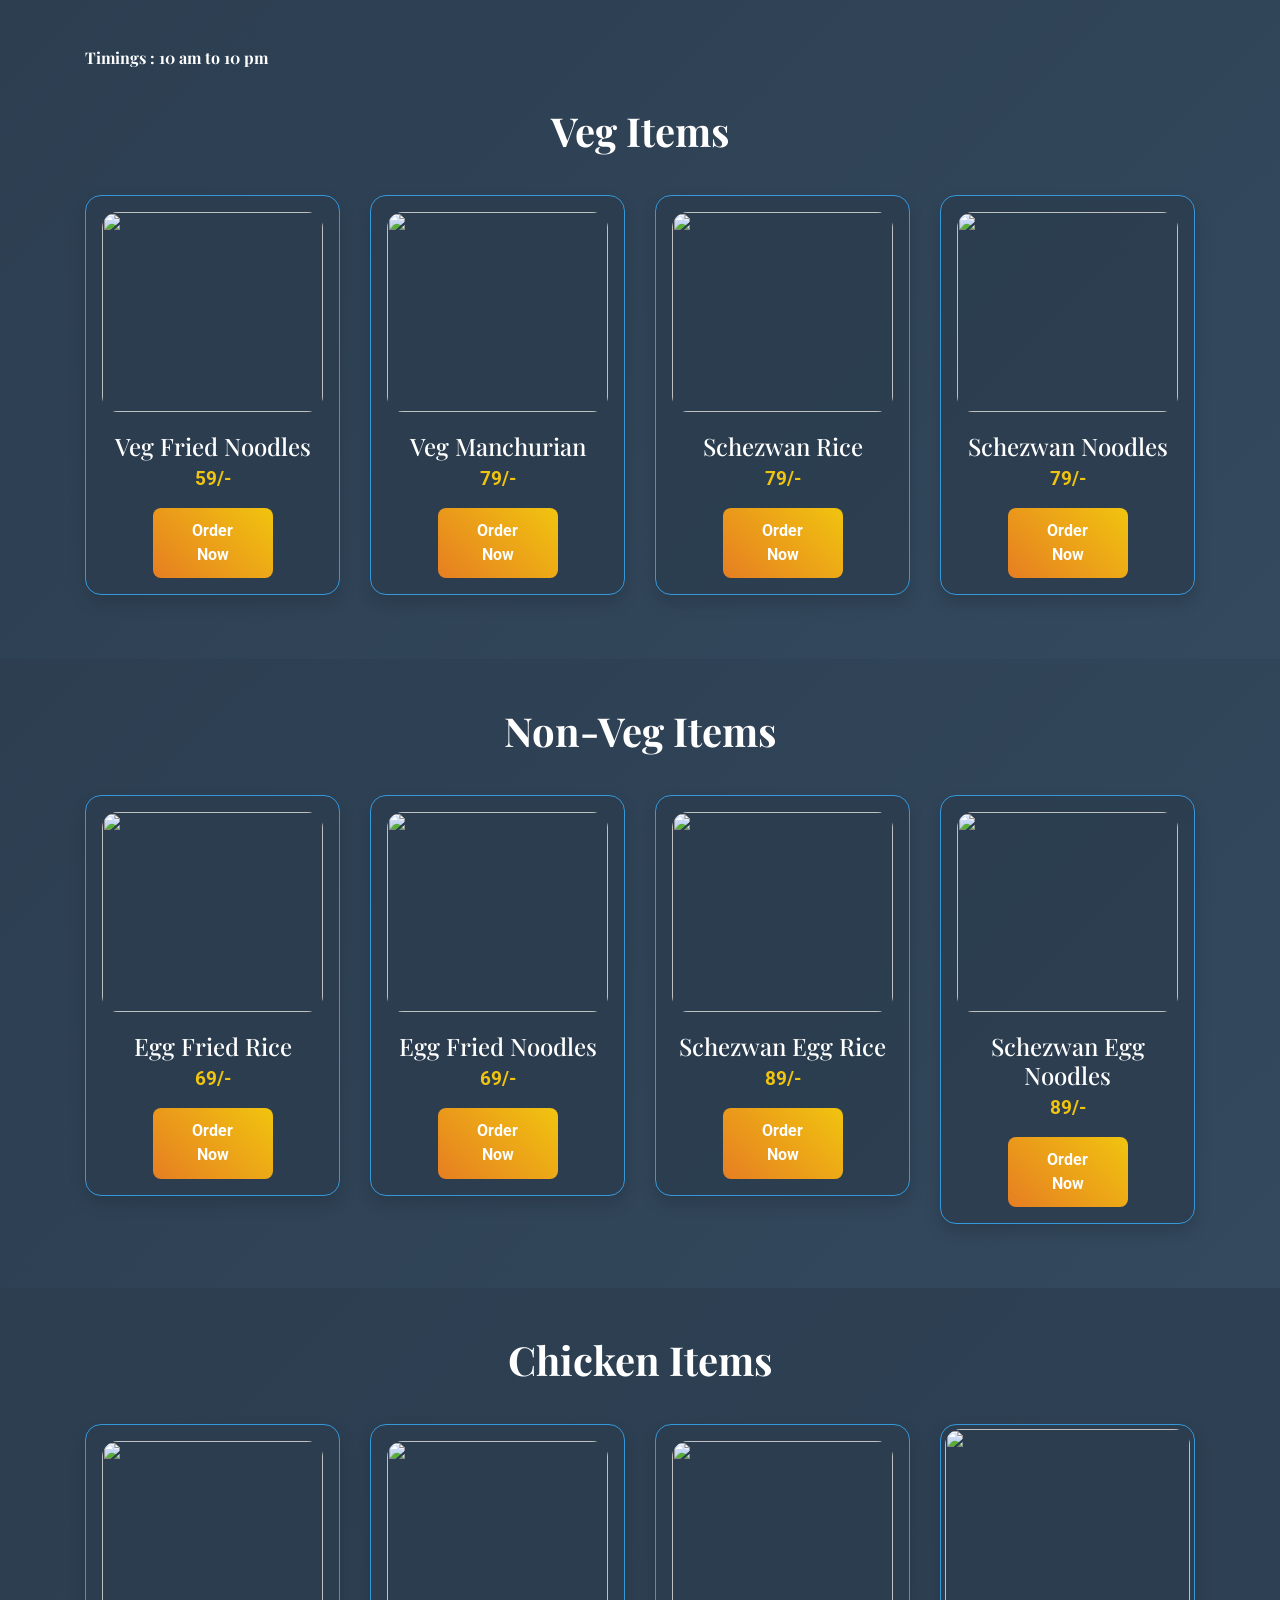
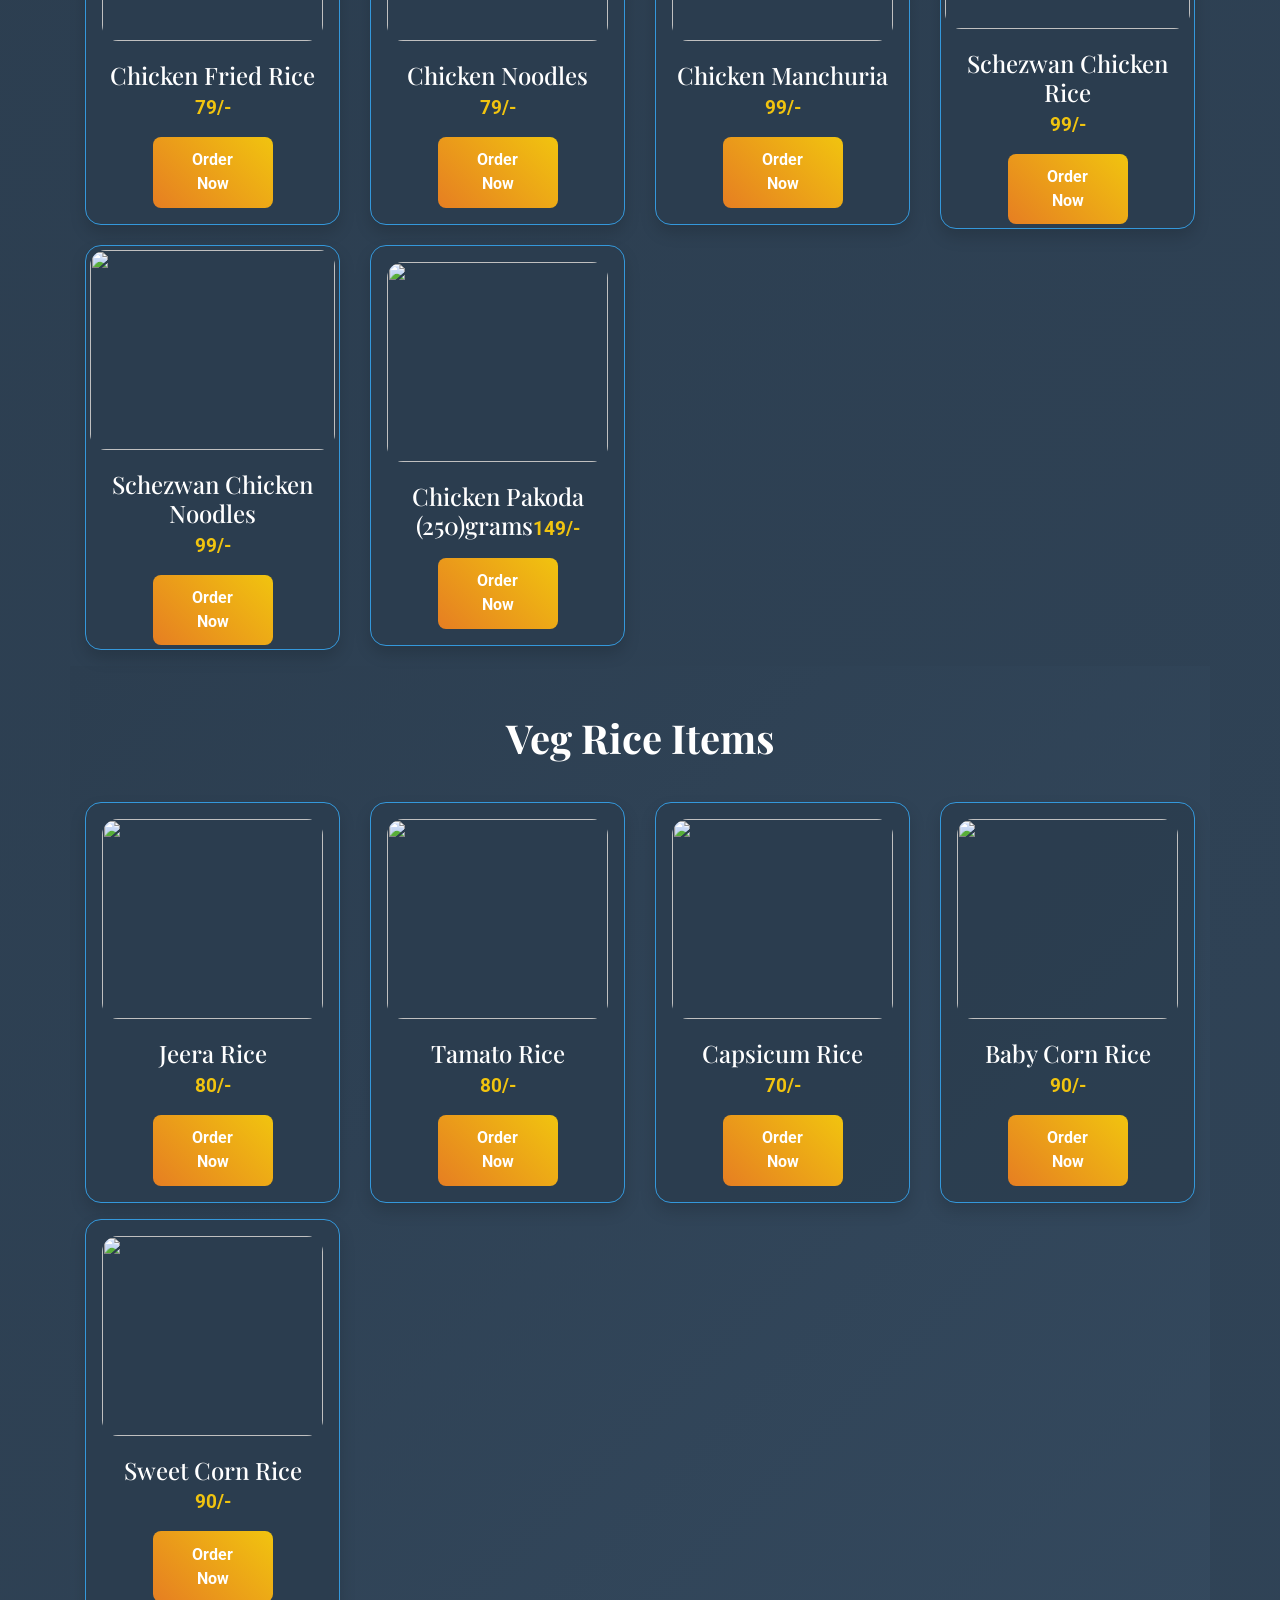
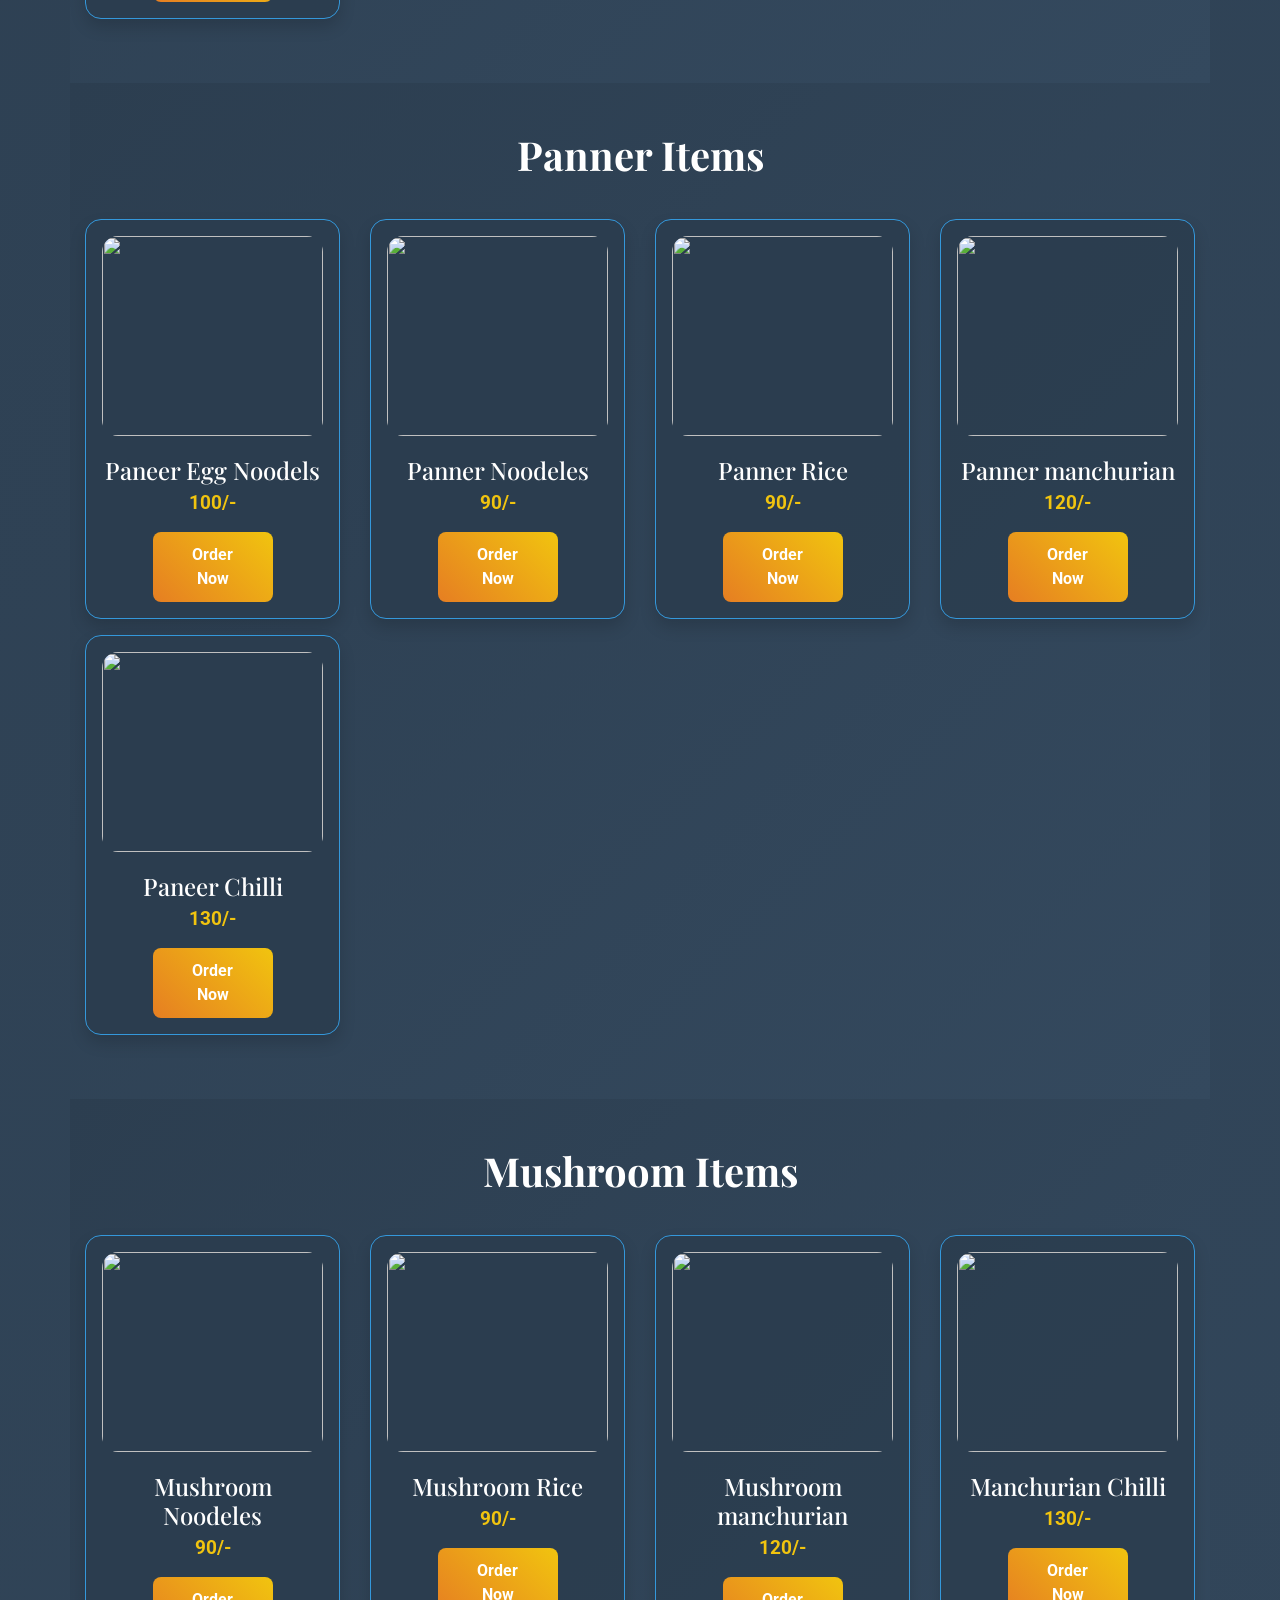
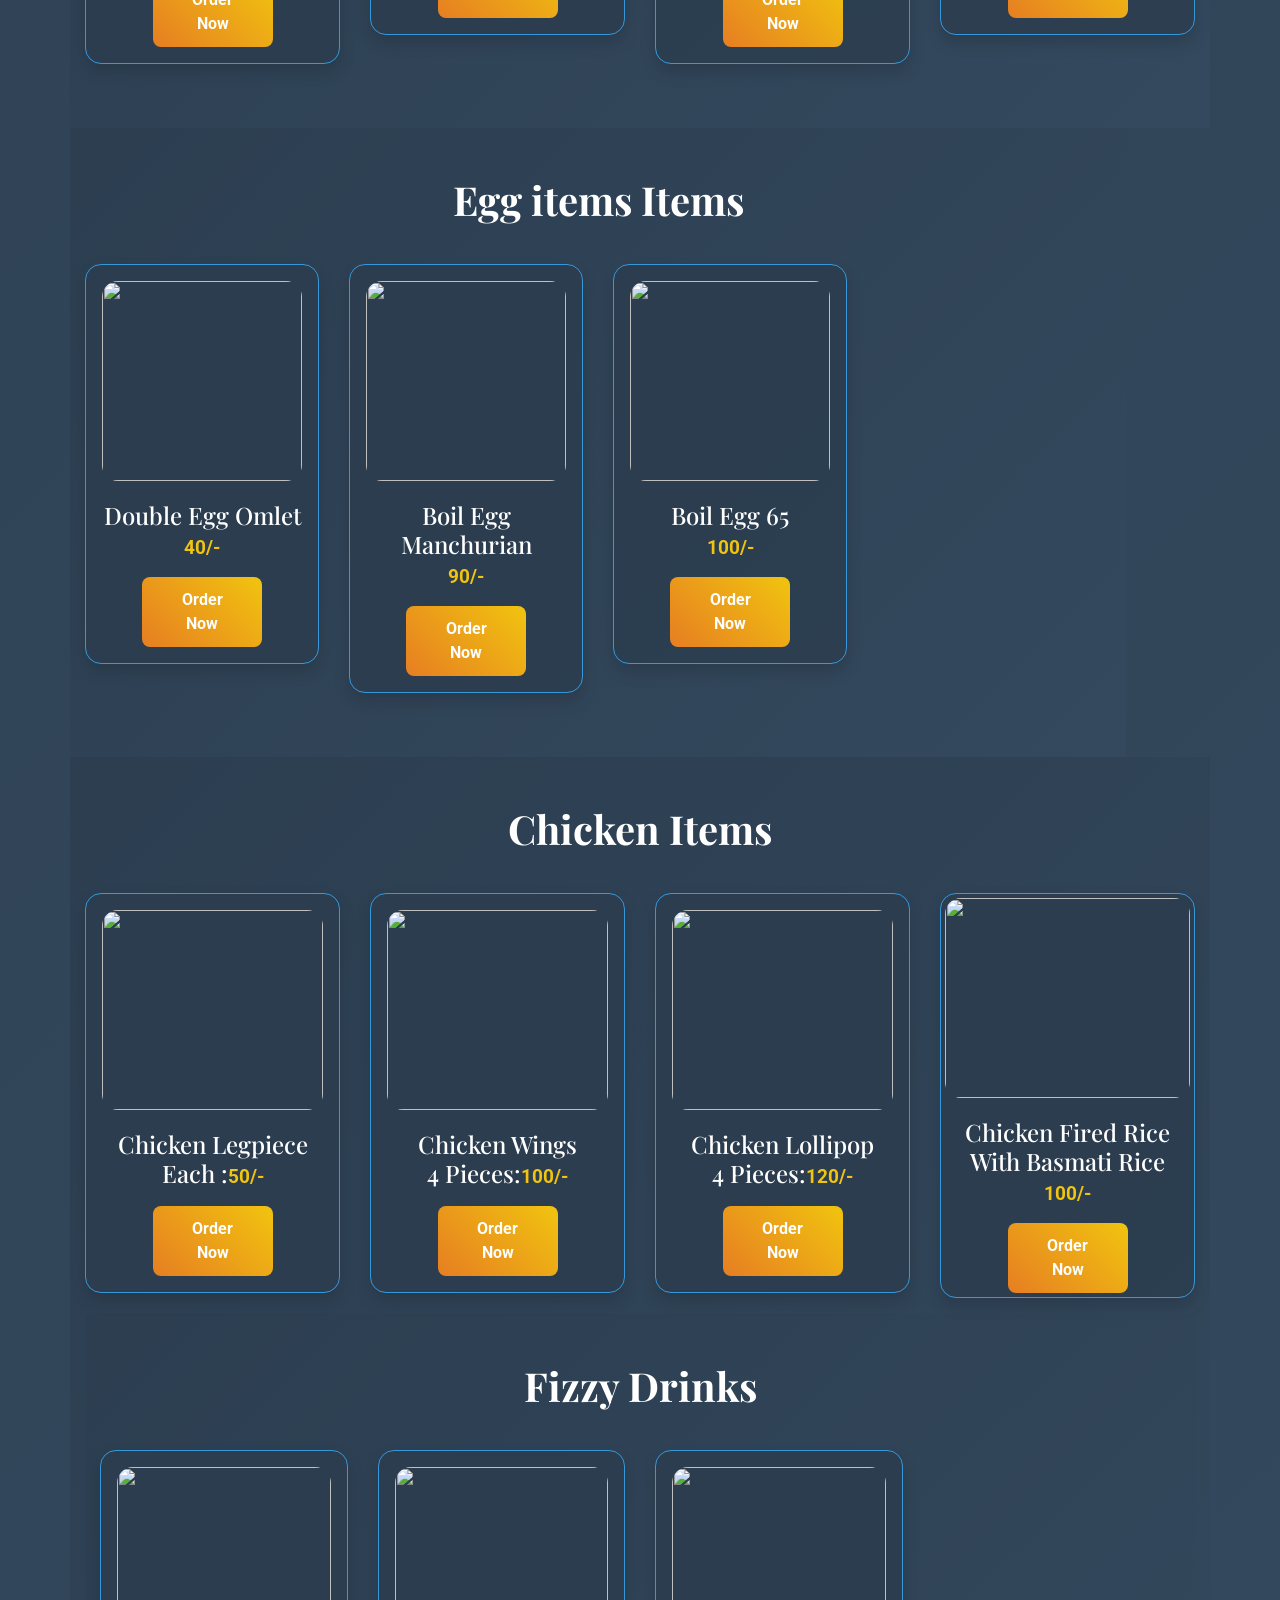
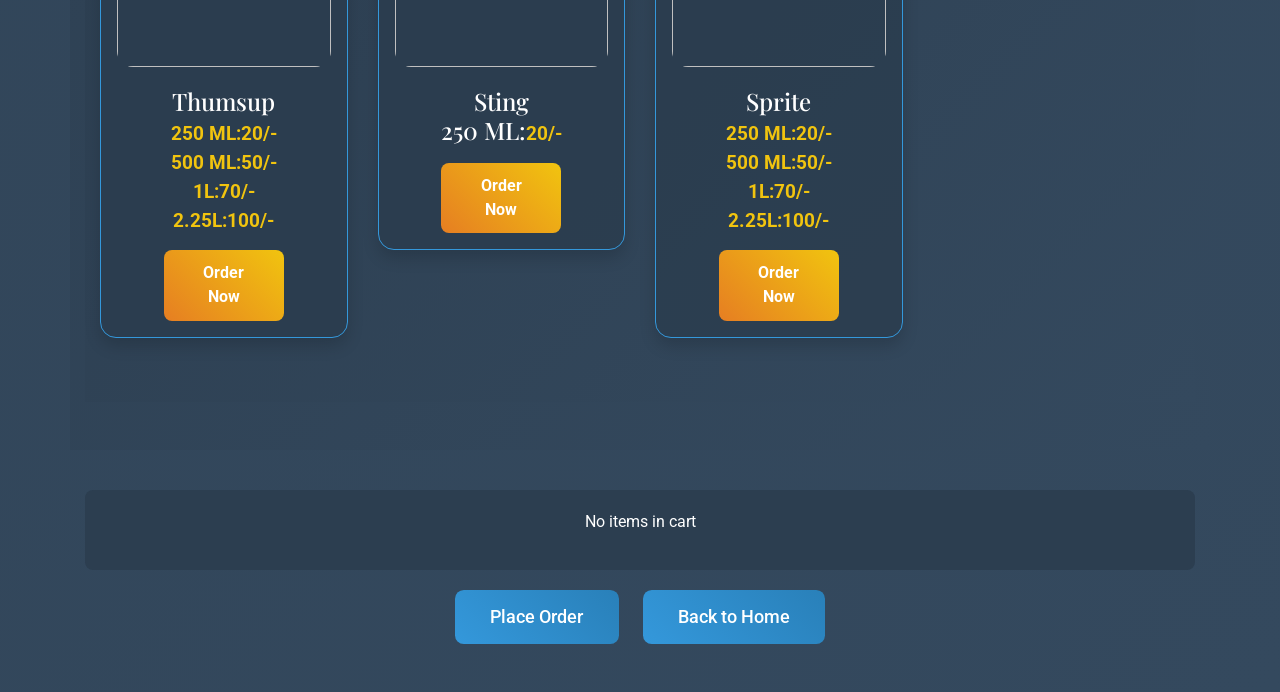
==== commit 6c5f4792: "Update menu card.html changed chicken wings price 80 to 100" ====
--- a/menu card.html
+++ b/menu card.html
@@ -438,7 +438,7 @@
                 <div class="shadow menu-item-card p-3 mb-3">
                     <img src="https://img.freepik.com/free-photo/high-angle-chicken-wings-plate-with-sesame-seeds-ketchup_23-2148679080.jpg?ga=GA1.1.856797453.1758613499&semt=ais_hybrid&w=740&q=80" class="menu-item-image" />
                     <div class="d-flex flex-row justify-content-center">
-                        <h1 class="menu-card-title">Chicken Wings<br/>4 Pieces:<span>80/-</span></h1>
+                        <h1 class="menu-card-title">Chicken Wings<br/>4 Pieces:<span>100/-</span></h1>
                     </div>
                     <div class="d-flex flex-row justify-content-center">
                         <button class="button-1">Order Now</button>
@@ -570,3 +570,4 @@
 
 
 
+
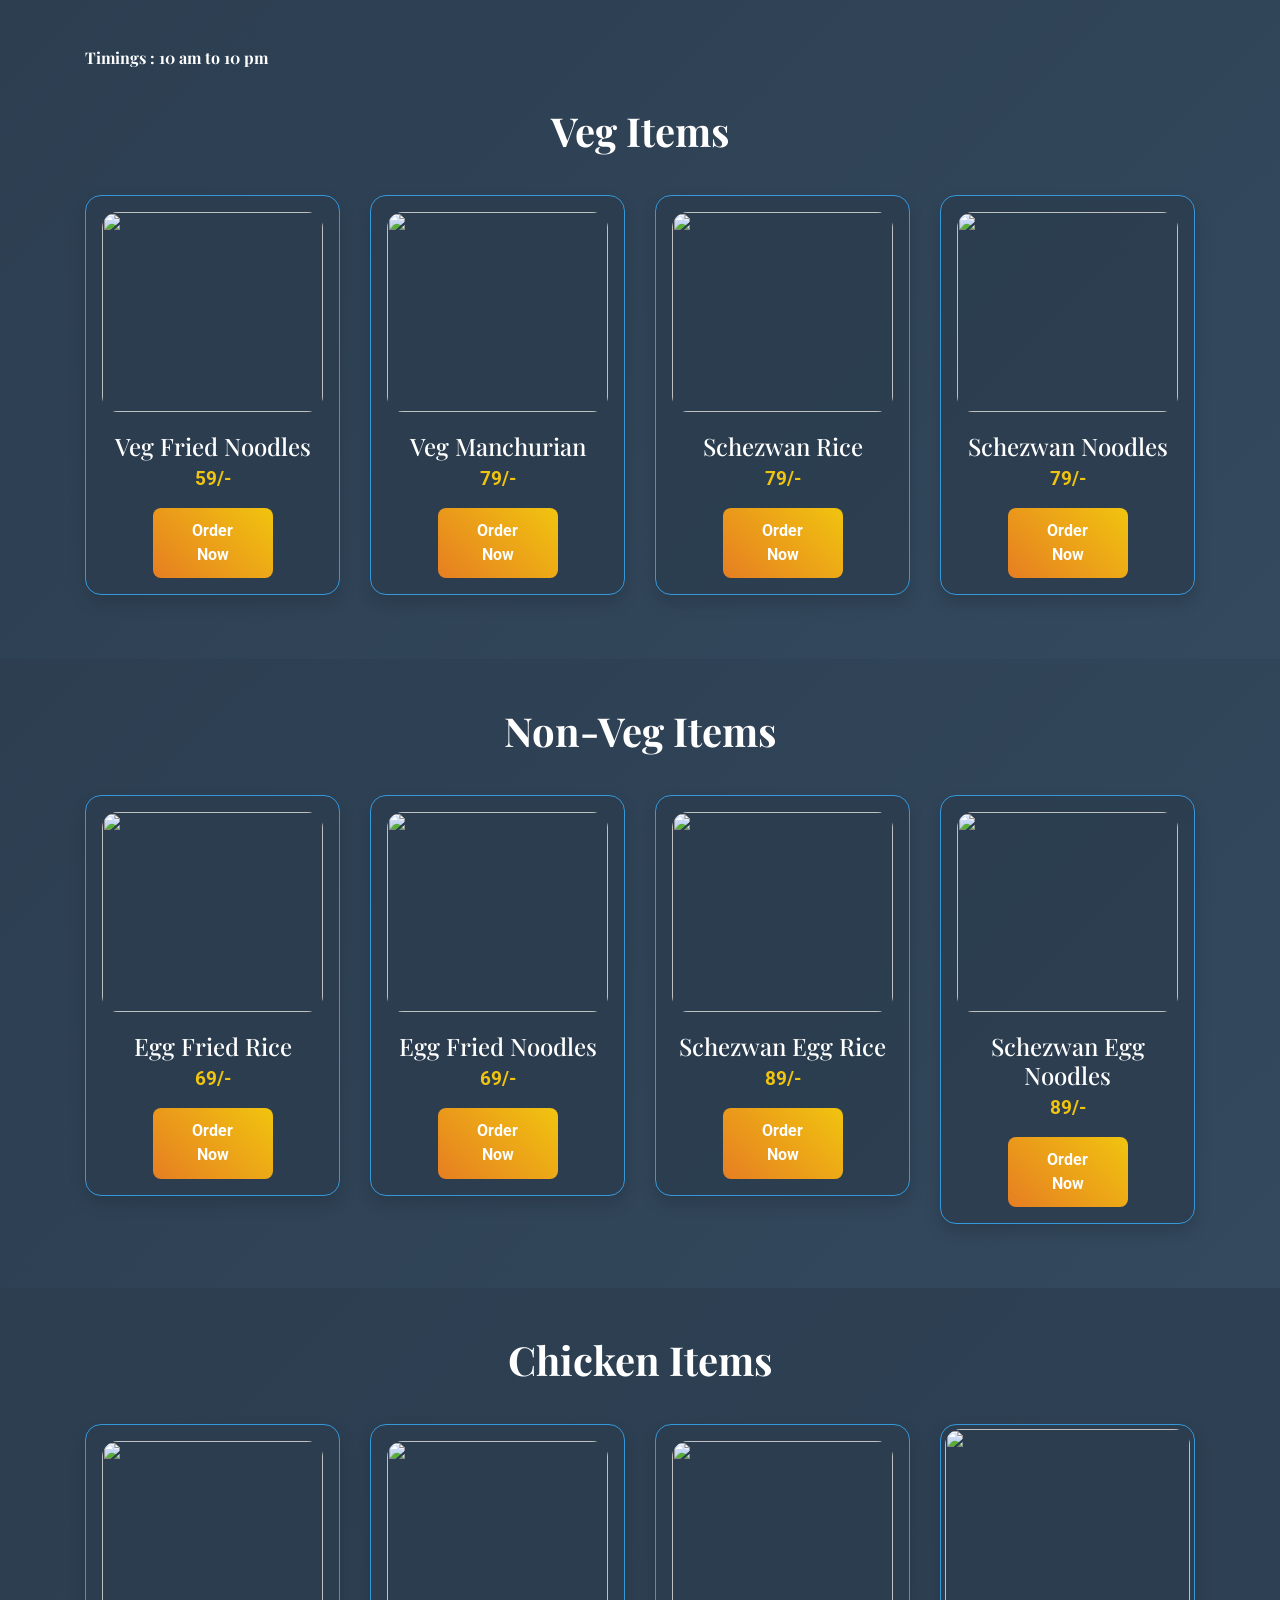
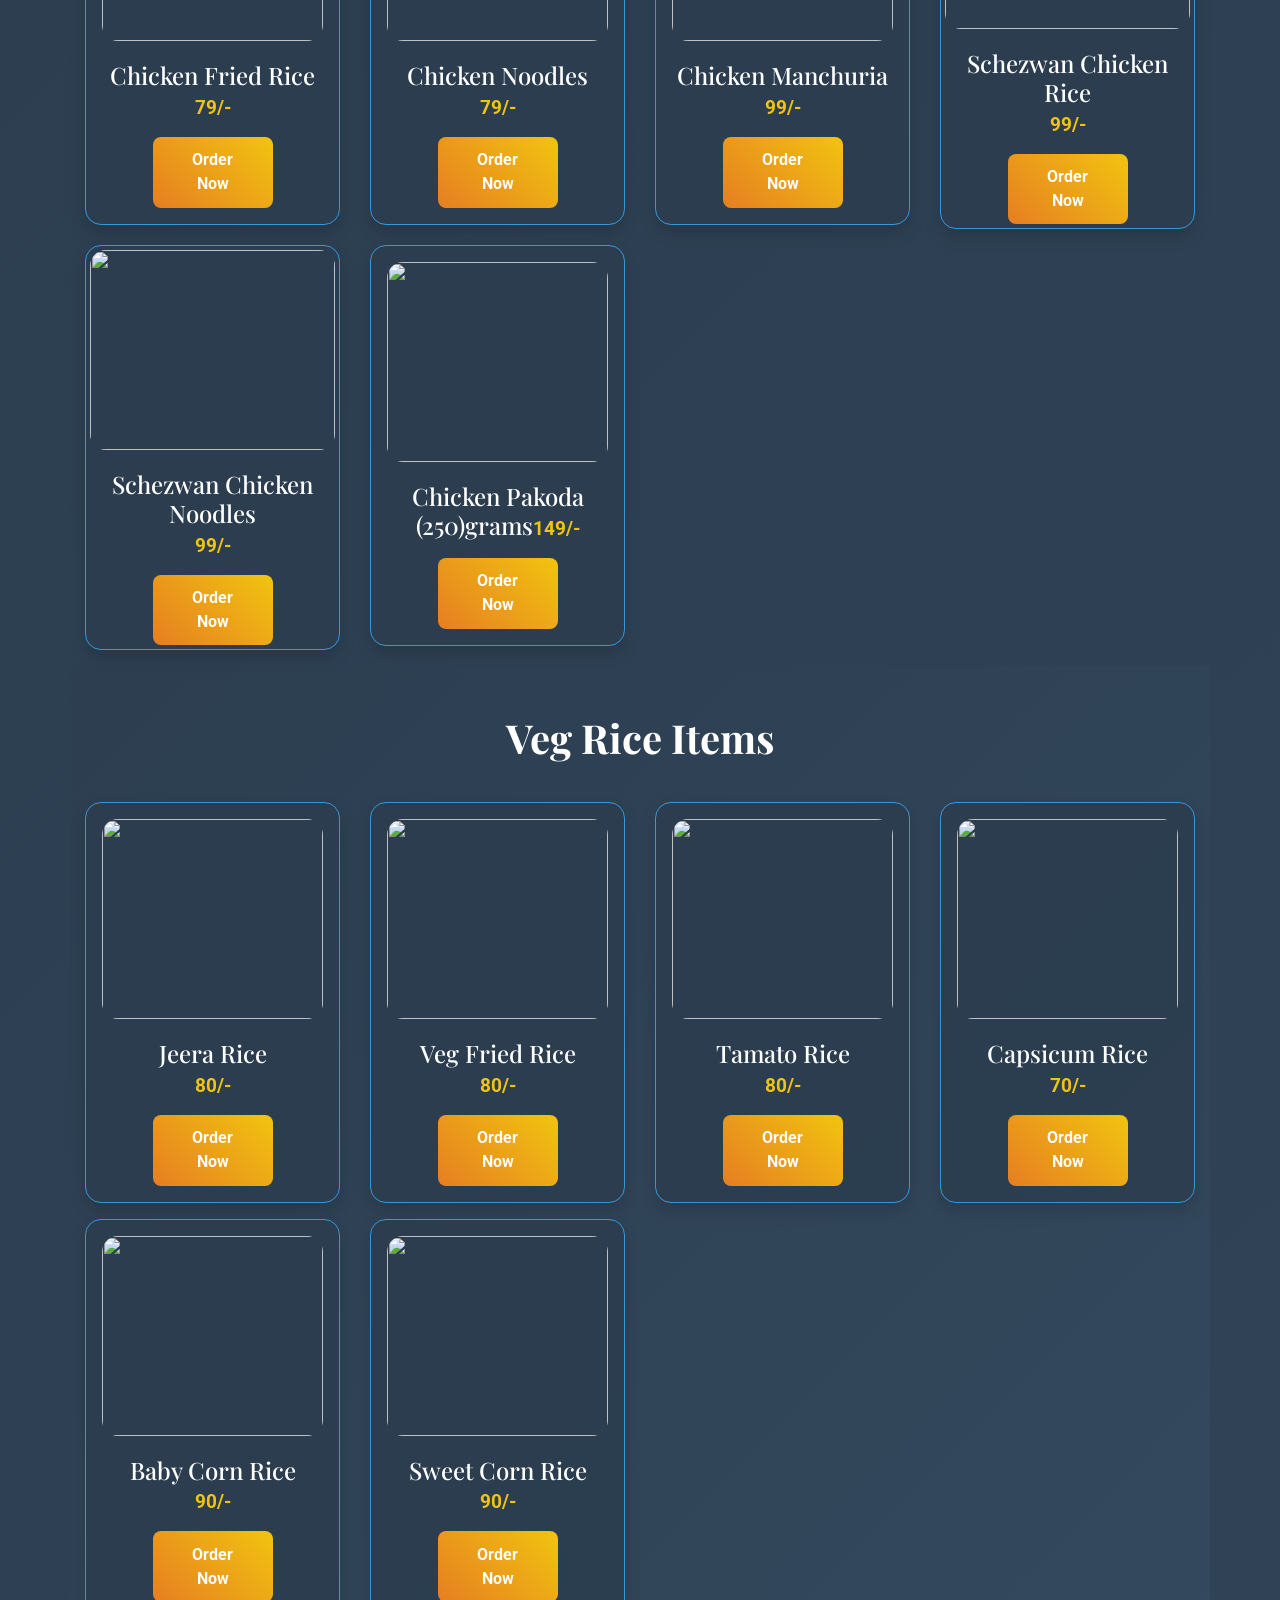
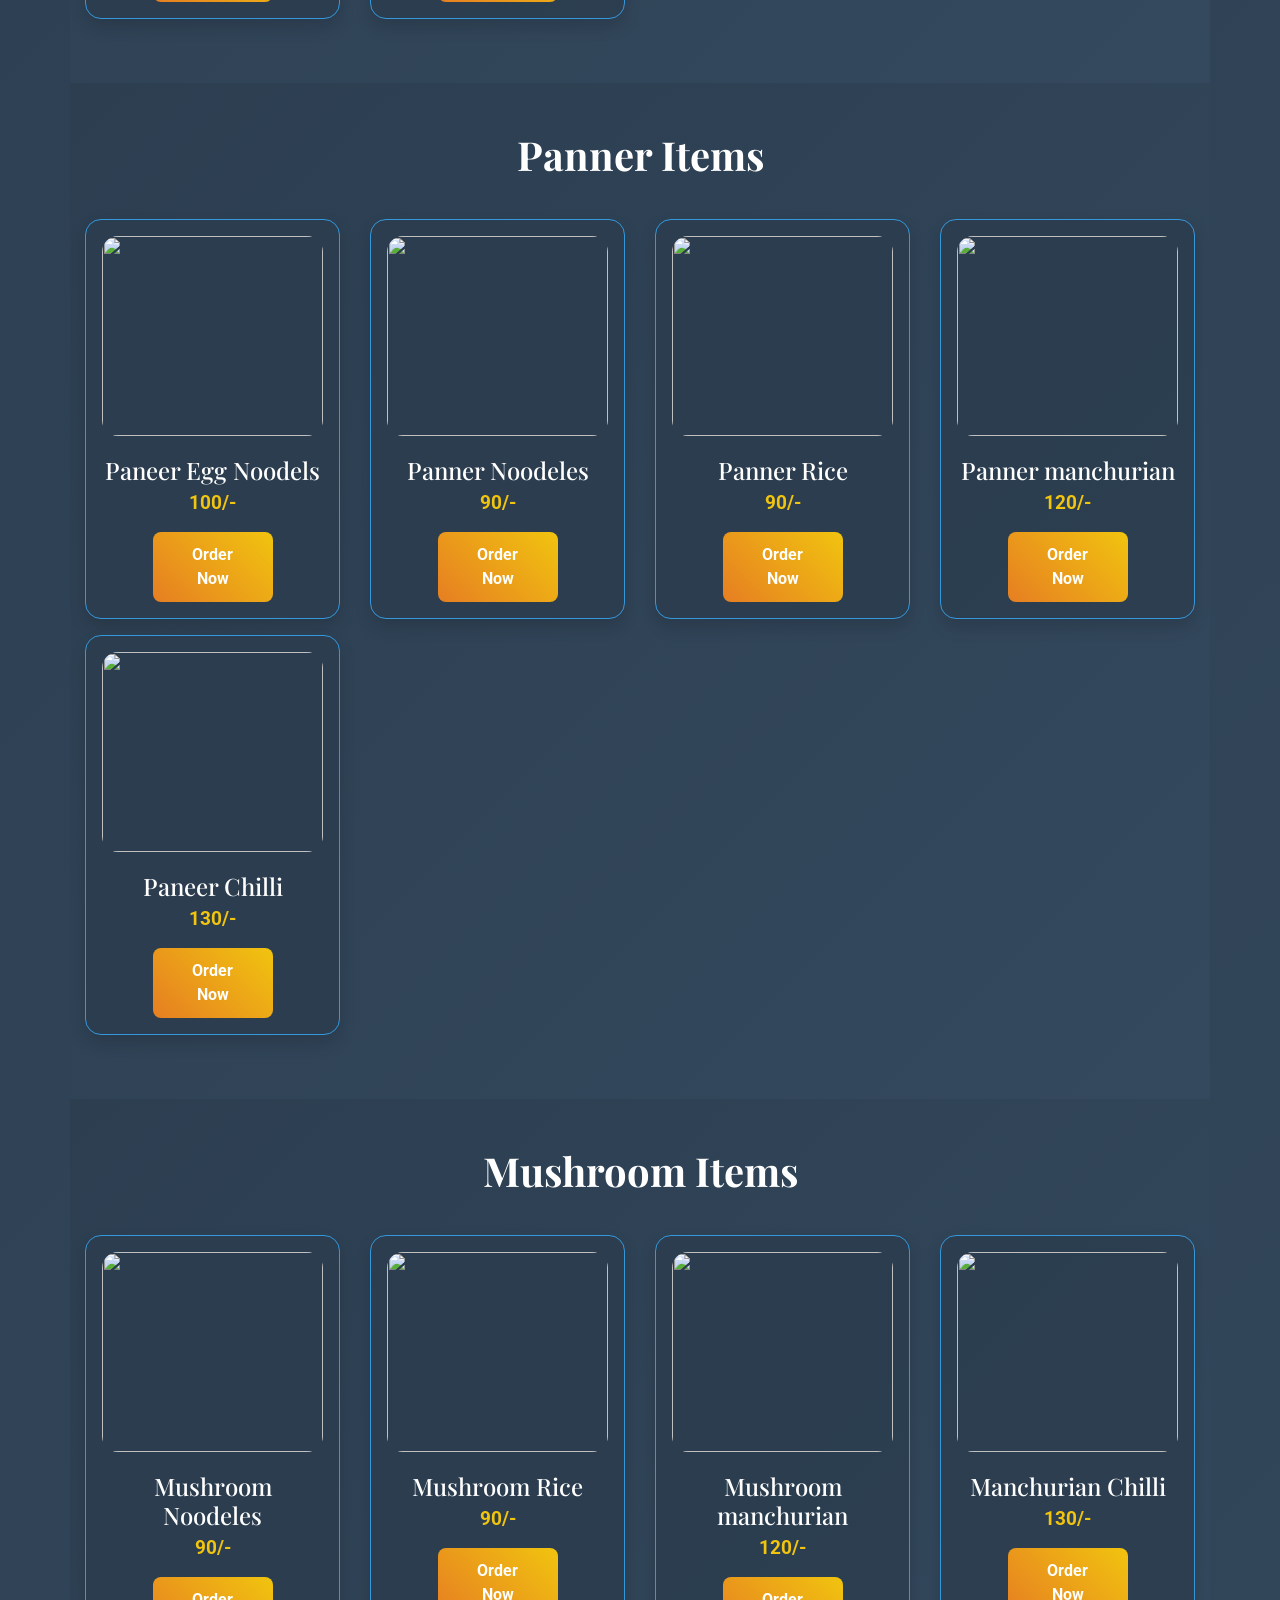
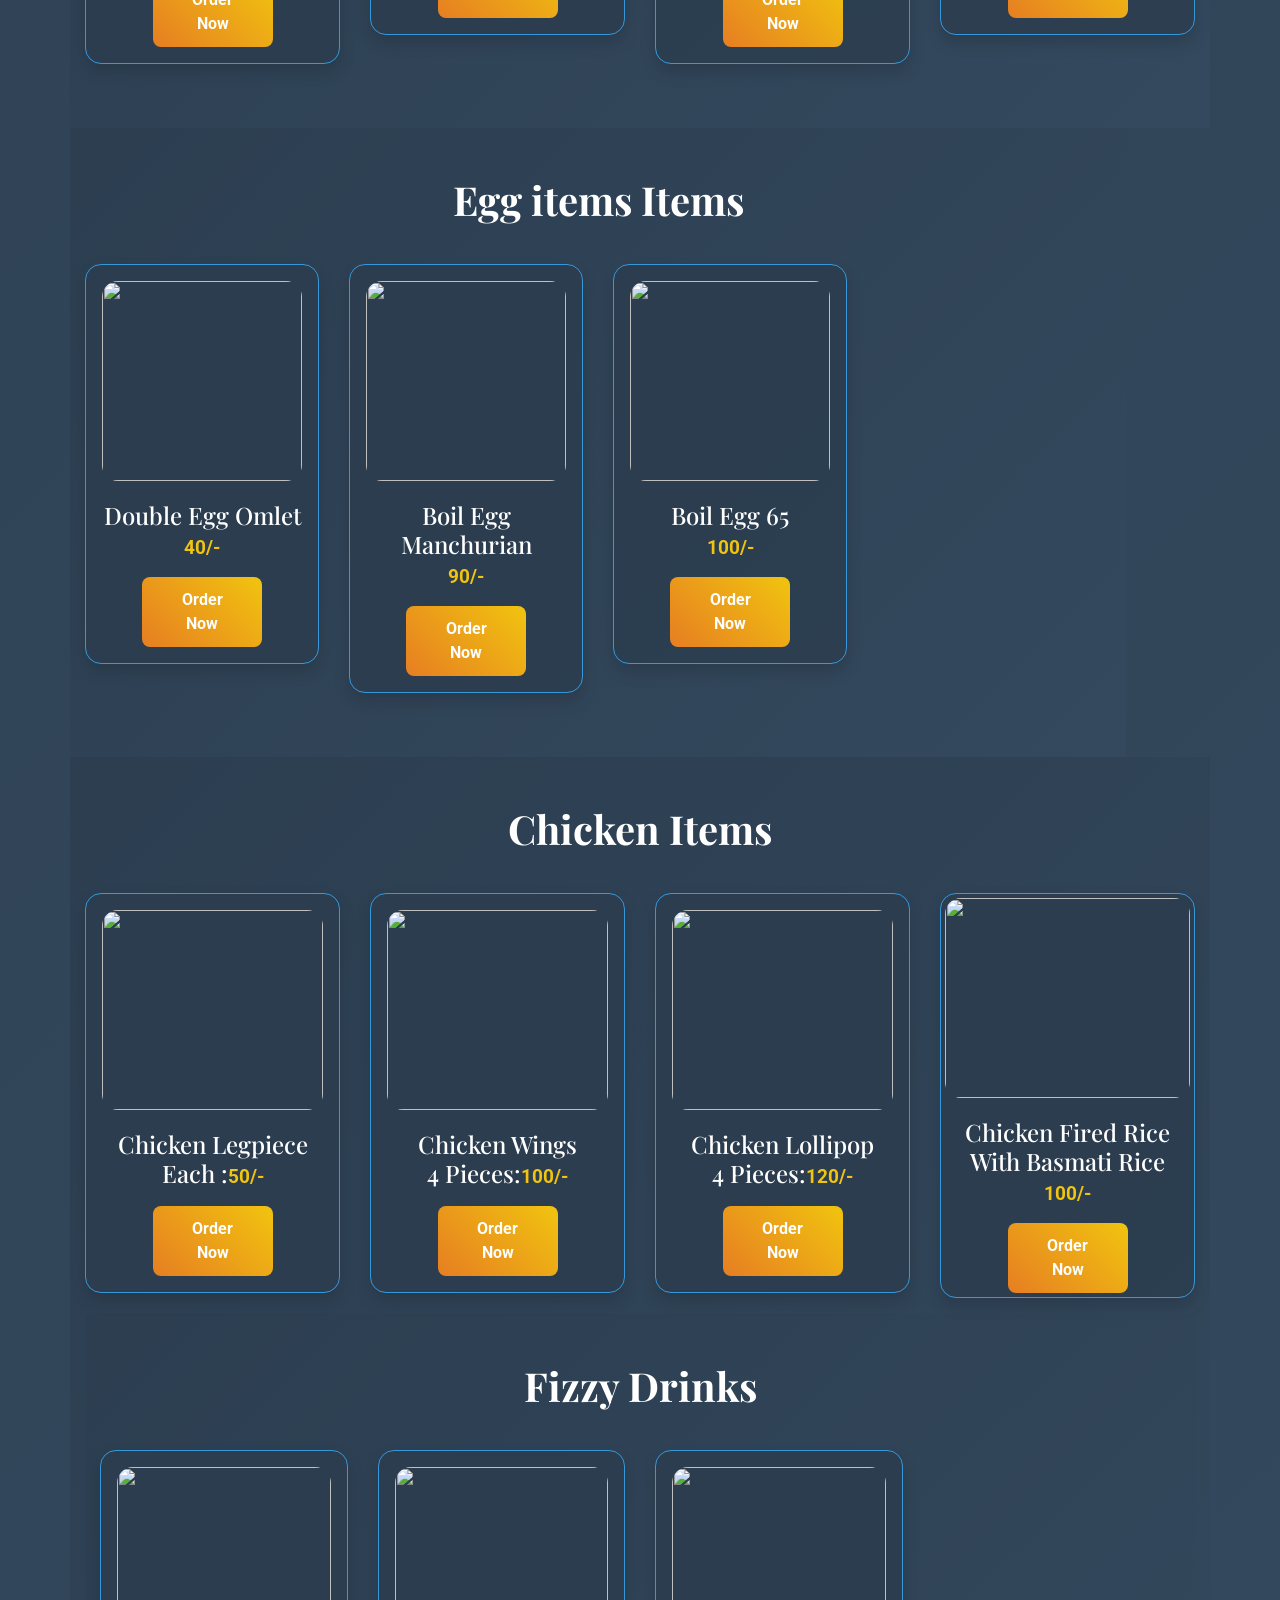
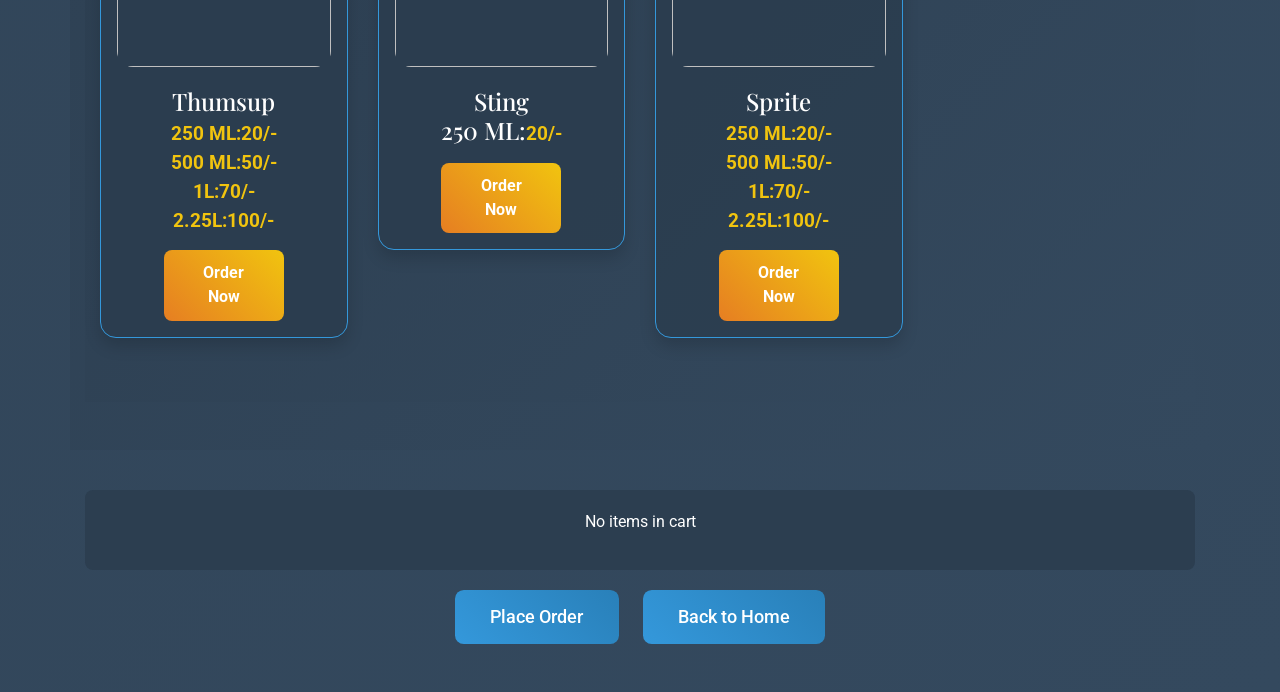
==== commit 0e6b67f5: "Update menu card.html" ====
--- a/menu card.html
+++ b/menu card.html
@@ -207,6 +207,17 @@
                     </div>
                 </div>
             </div>
+             <div class="col-12 col-md-6 col-lg-3">
+                <div class="shadow menu-item-card p-3 mb-3">
+                    <img src="https://img.freepik.com/premium-photo/cumin-rice-jeera-rice-is-popular-indian-main-course-item-made-using-basmati-rice-with-basic-spices_466689-2489.jpg?ga=GA1.1.856797453.1758613499&semt=ais_hybrid&w=740&q=80" class="menu-item-image" />
+                    <div class="d-flex flex-row justify-content-center">
+                        <h1 class="menu-card-title">Veg Fried Rice<br/><span>80/-</span></h1>
+                    </div>
+                    <div class="d-flex flex-row justify-content-center">
+                        <button class="button-1">Order Now</button>
+                    </div>
+                </div>
+            </div>
             <div class="col-12 col-md-6 col-lg-3">
                 <div class="shadow menu-item-card p-3 mb-3">
                     <img src="https://img.freepik.com/premium-photo/close-up-fried-rice-served-plate-table-against-black-background_1048944-8669570.jpg?ga=GA1.1.856797453.1758613499&semt=ais_hybrid&w=740&q=80" class="menu-item-image" />
@@ -571,3 +582,4 @@
 
 
 
+
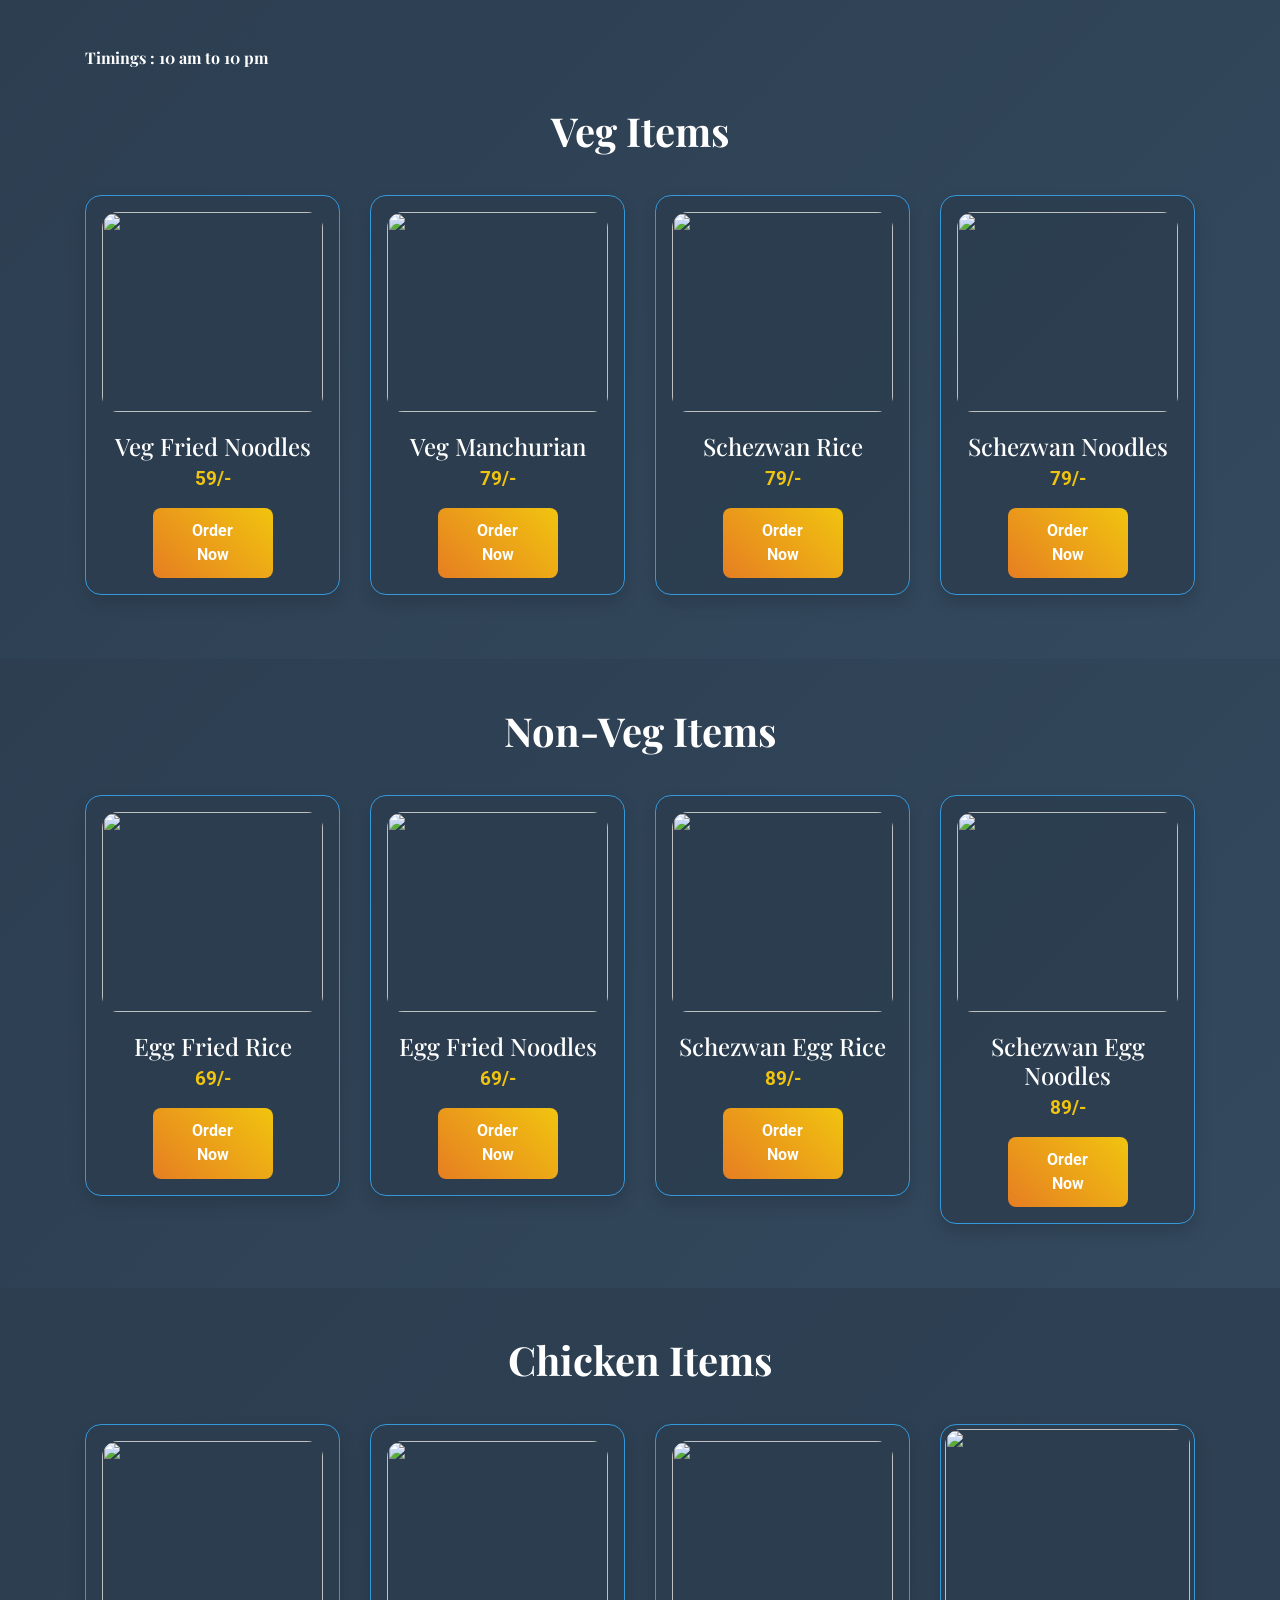
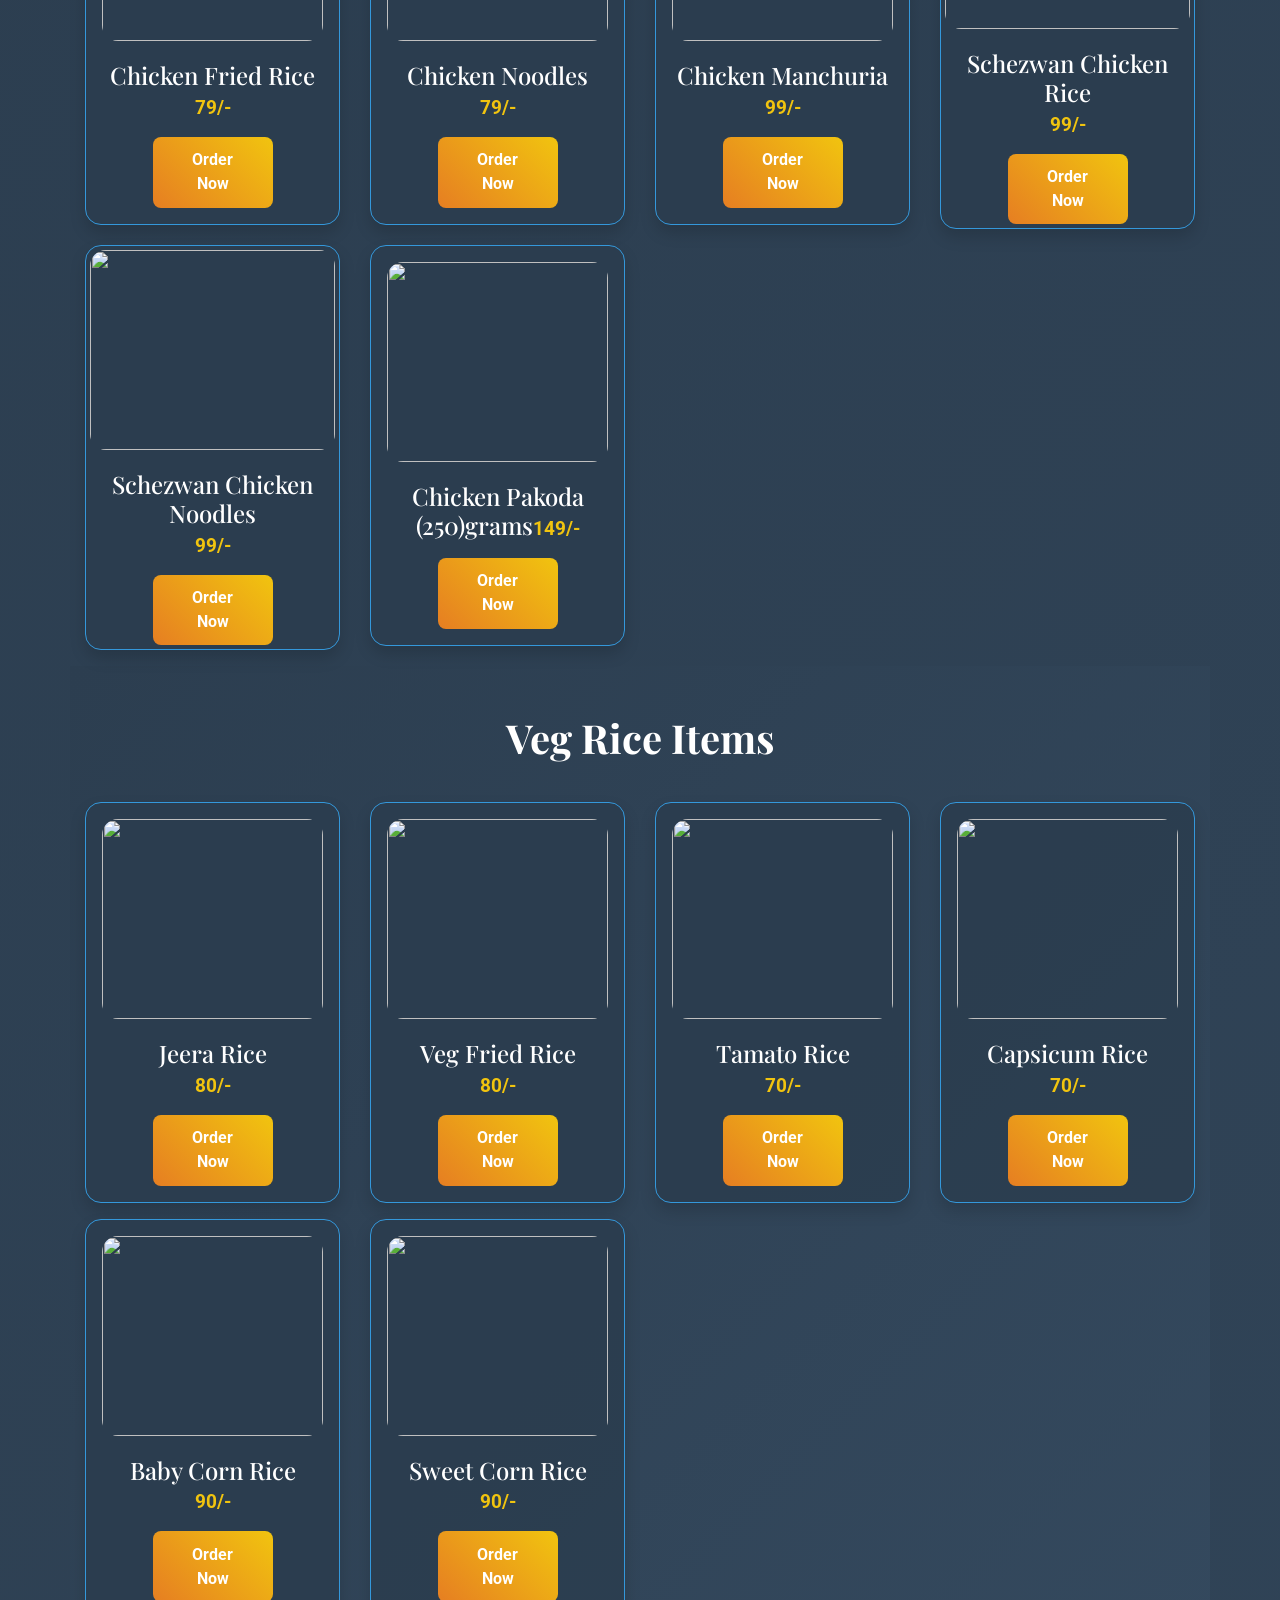
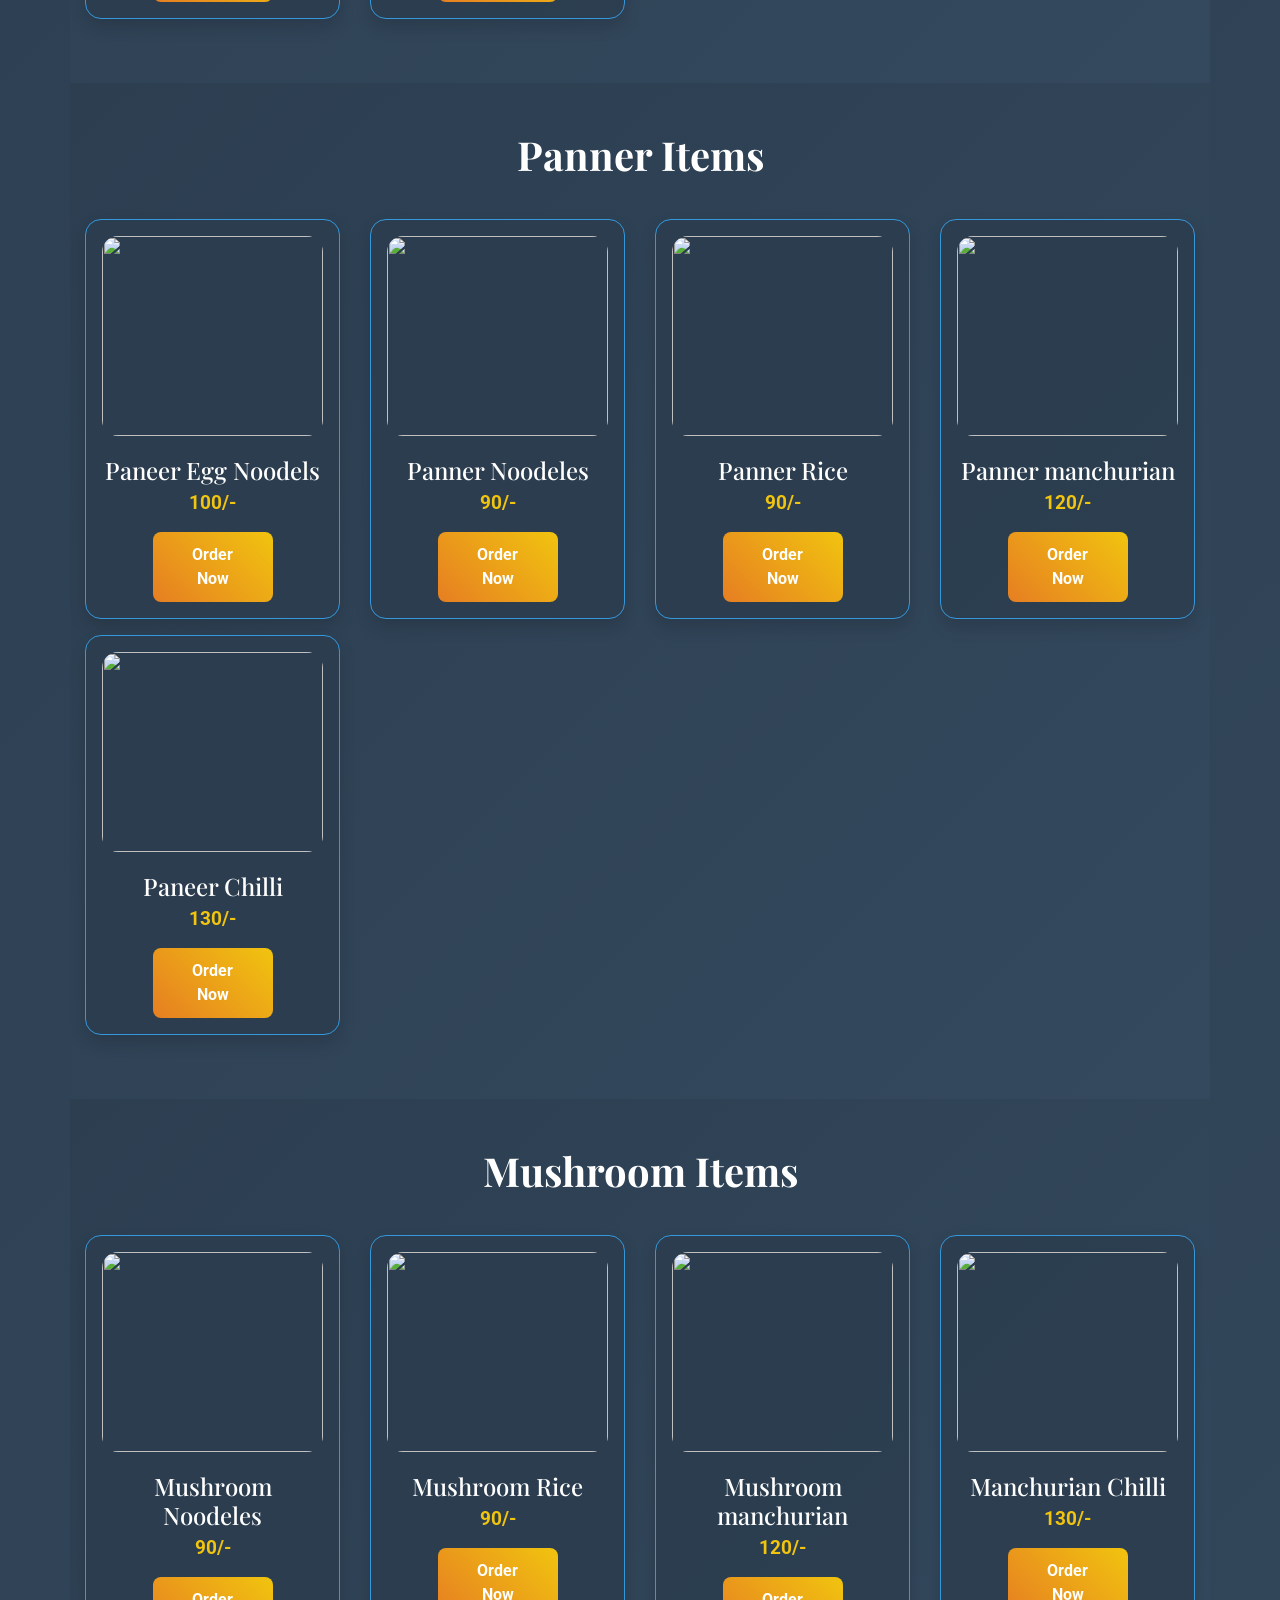
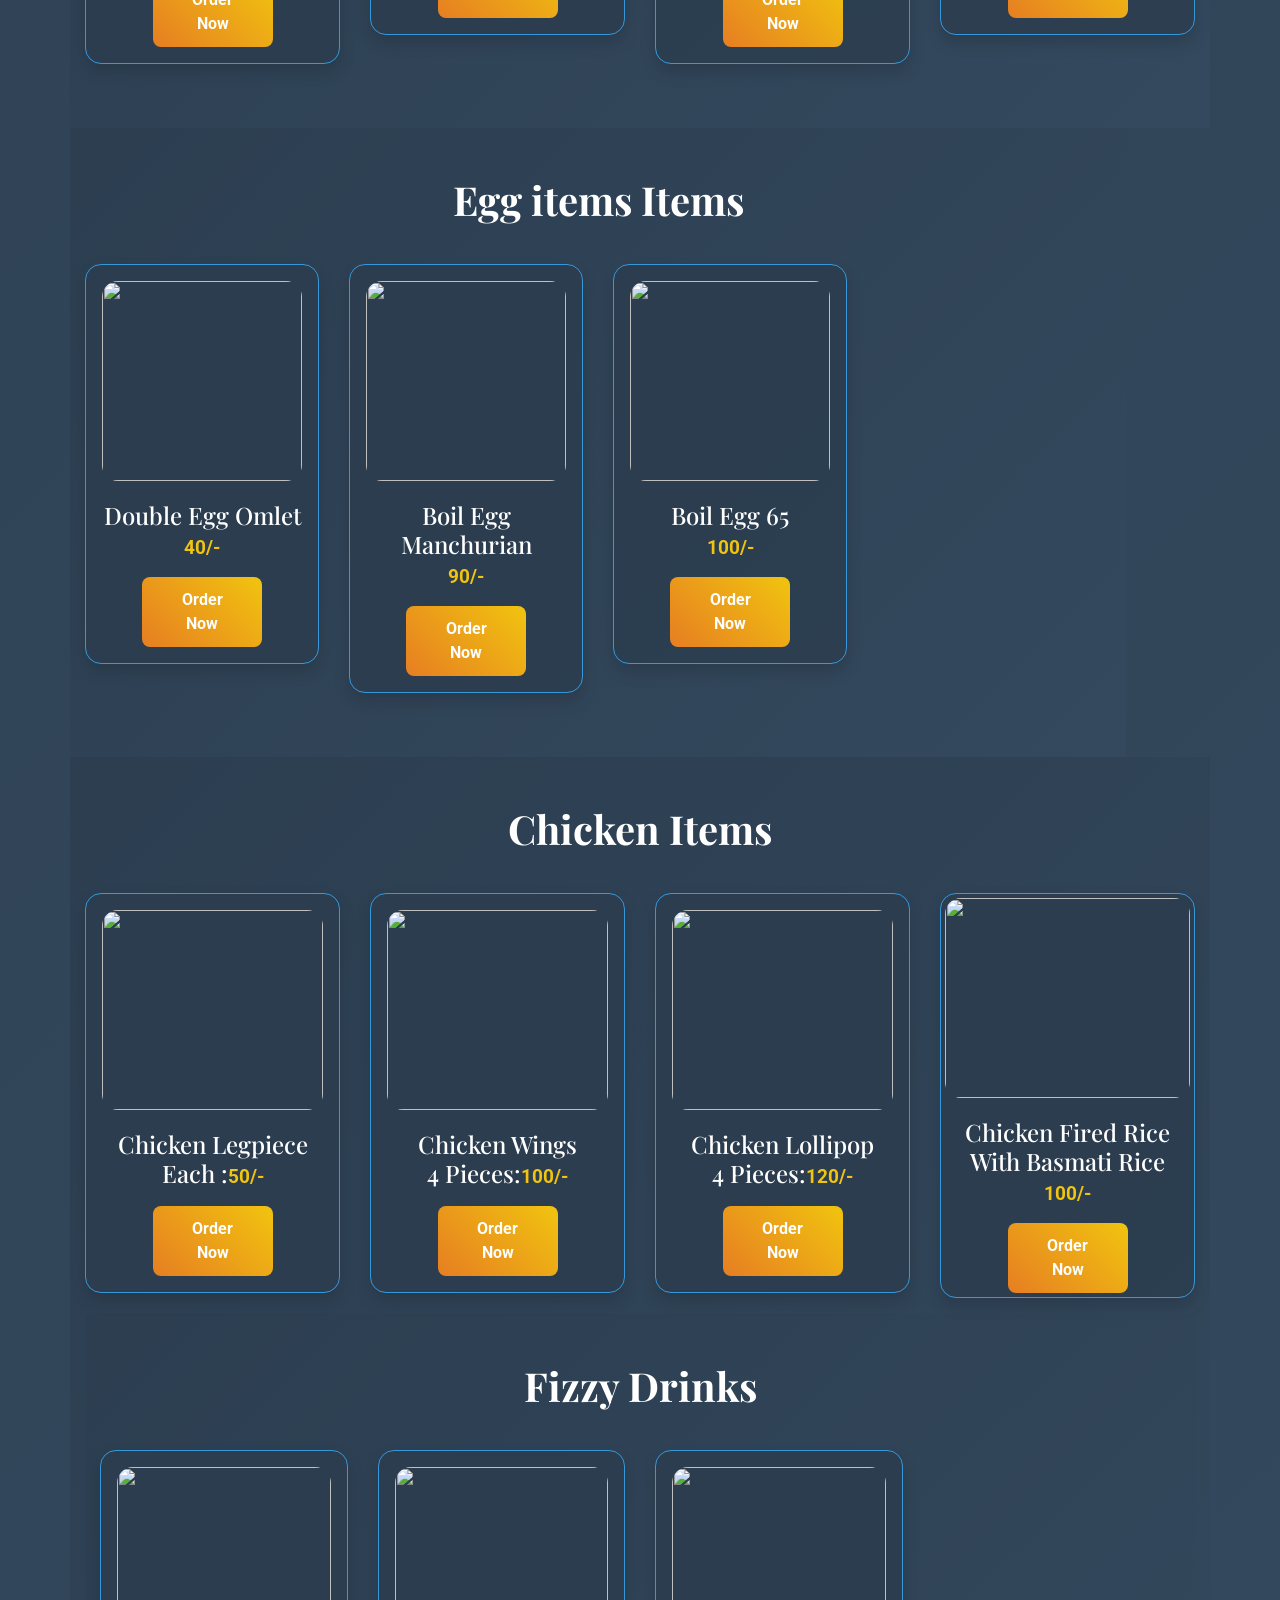
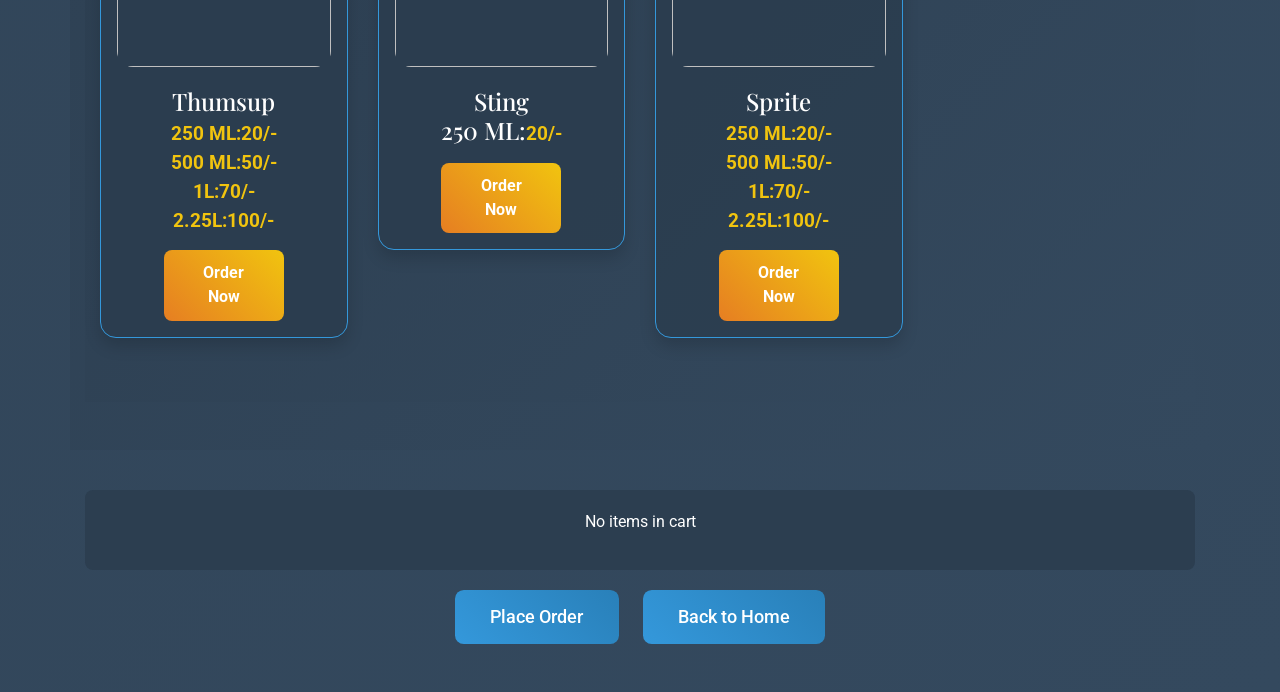
==== commit 2e21129c: "Update menu card.html Added Veg fried rice" ====
--- a/menu card.html
+++ b/menu card.html
@@ -209,7 +209,7 @@
             </div>
              <div class="col-12 col-md-6 col-lg-3">
                 <div class="shadow menu-item-card p-3 mb-3">
-                    <img src="https://img.freepik.com/premium-photo/cumin-rice-jeera-rice-is-popular-indian-main-course-item-made-using-basmati-rice-with-basic-spices_466689-2489.jpg?ga=GA1.1.856797453.1758613499&semt=ais_hybrid&w=740&q=80" class="menu-item-image" />
+                    <img src="https://th.bing.com/th/id/OIP.p4K5UEhv3CoOjWgmGQeizwHaEo?w=306&h=191&c=7&r=0&o=7&dpr=1.3&pid=1.7&rm=3" class="menu-item-image" />
                     <div class="d-flex flex-row justify-content-center">
                         <h1 class="menu-card-title">Veg Fried Rice<br/><span>80/-</span></h1>
                     </div>
@@ -222,7 +222,7 @@
                 <div class="shadow menu-item-card p-3 mb-3">
                     <img src="https://img.freepik.com/premium-photo/close-up-fried-rice-served-plate-table-against-black-background_1048944-8669570.jpg?ga=GA1.1.856797453.1758613499&semt=ais_hybrid&w=740&q=80" class="menu-item-image" />
                     <div class="d-flex flex-row justify-content-center">
-                        <h1 class="menu-card-title">Tamato Rice<br/><span>80/-</span></h1>
+                        <h1 class="menu-card-title">Tamato Rice<br/><span>70/-</span></h1>
                     </div>
                     <div class="d-flex flex-row justify-content-center">
                         <button class="button-1">Order Now</button>
@@ -583,3 +583,4 @@
 
 
 
+
